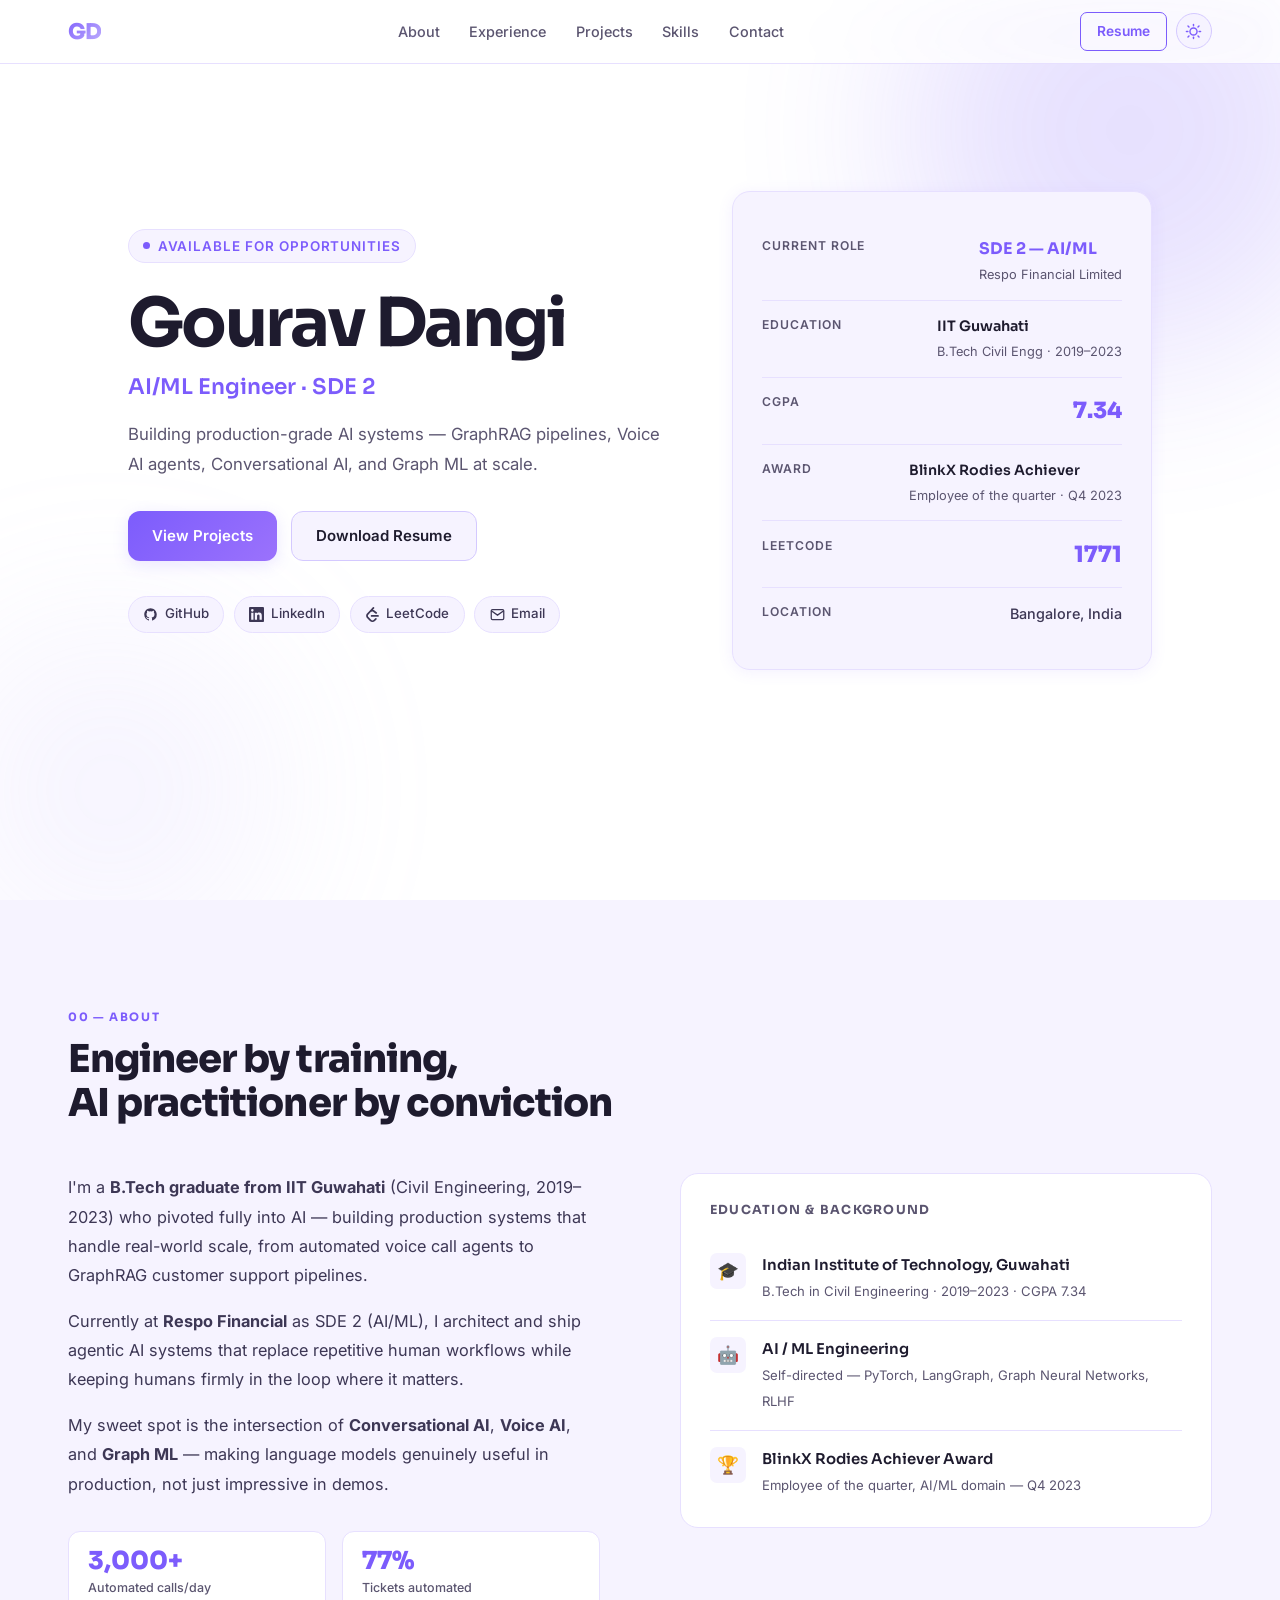
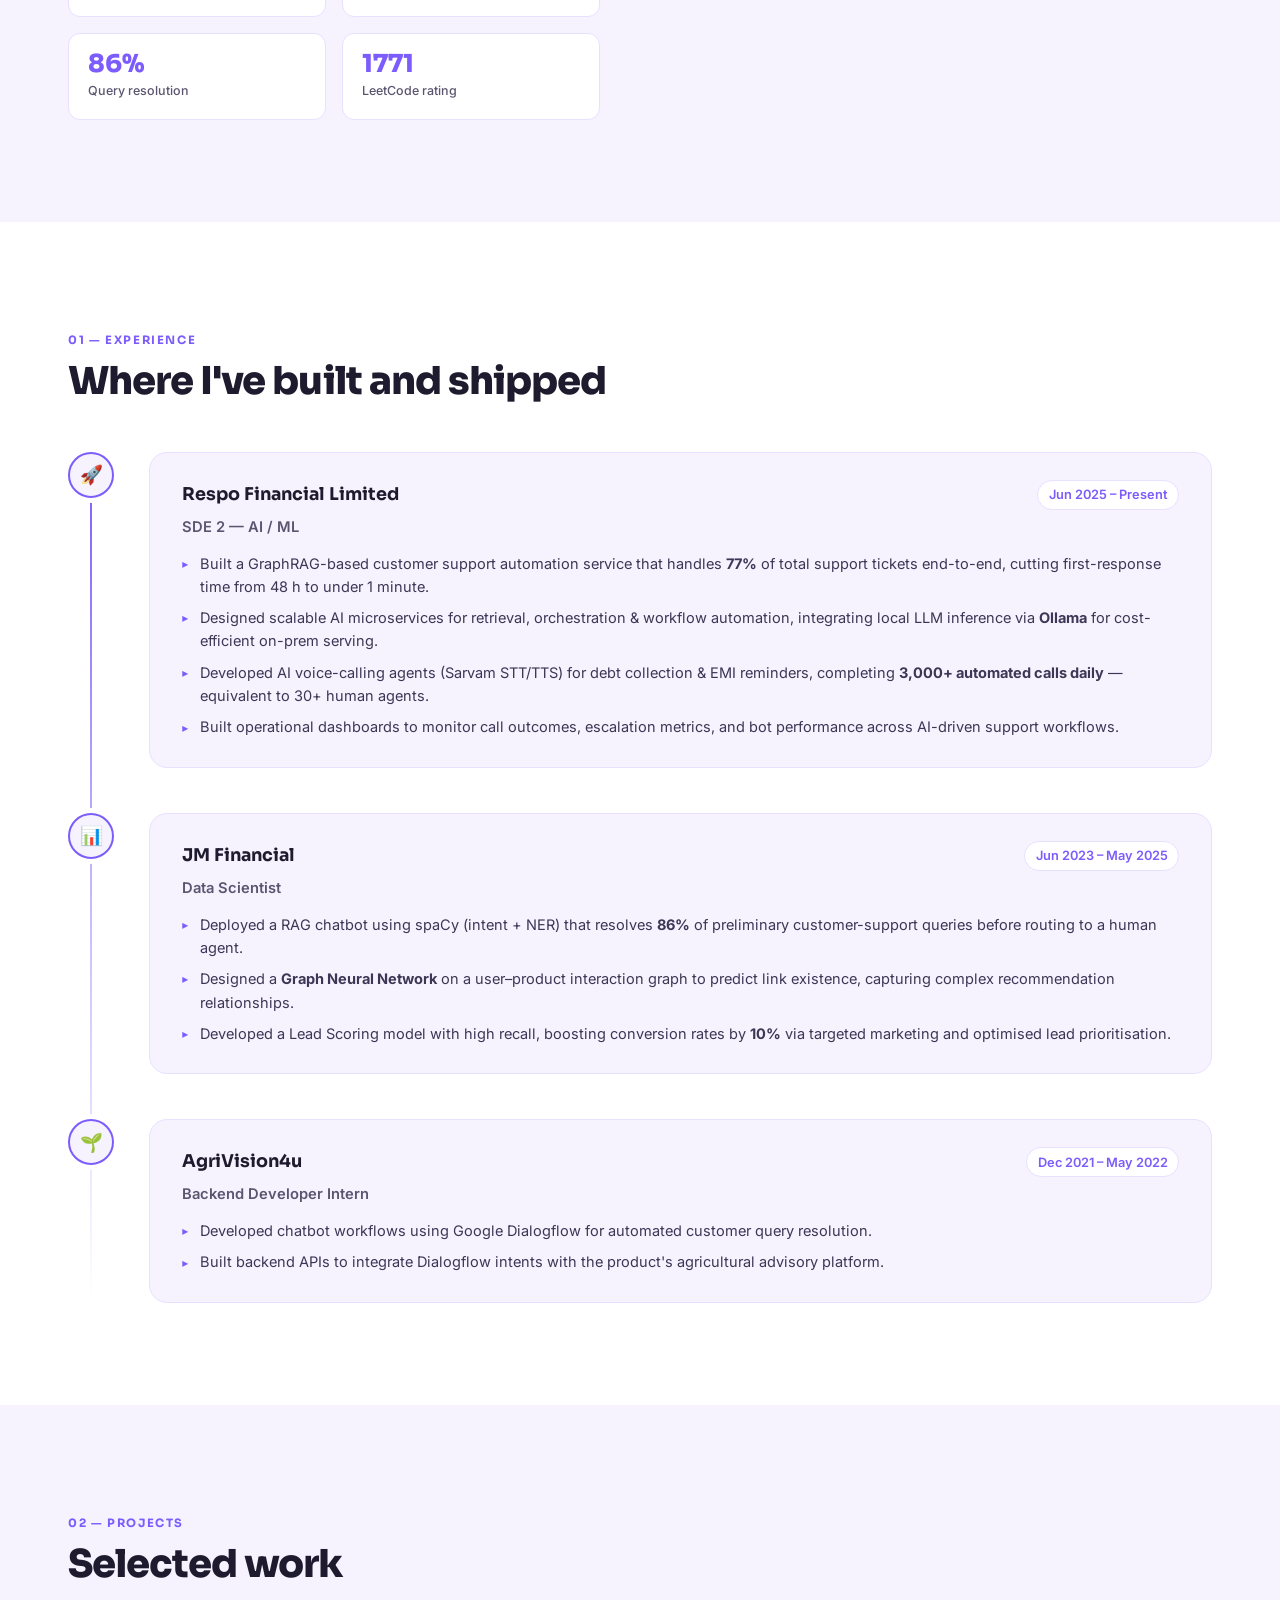
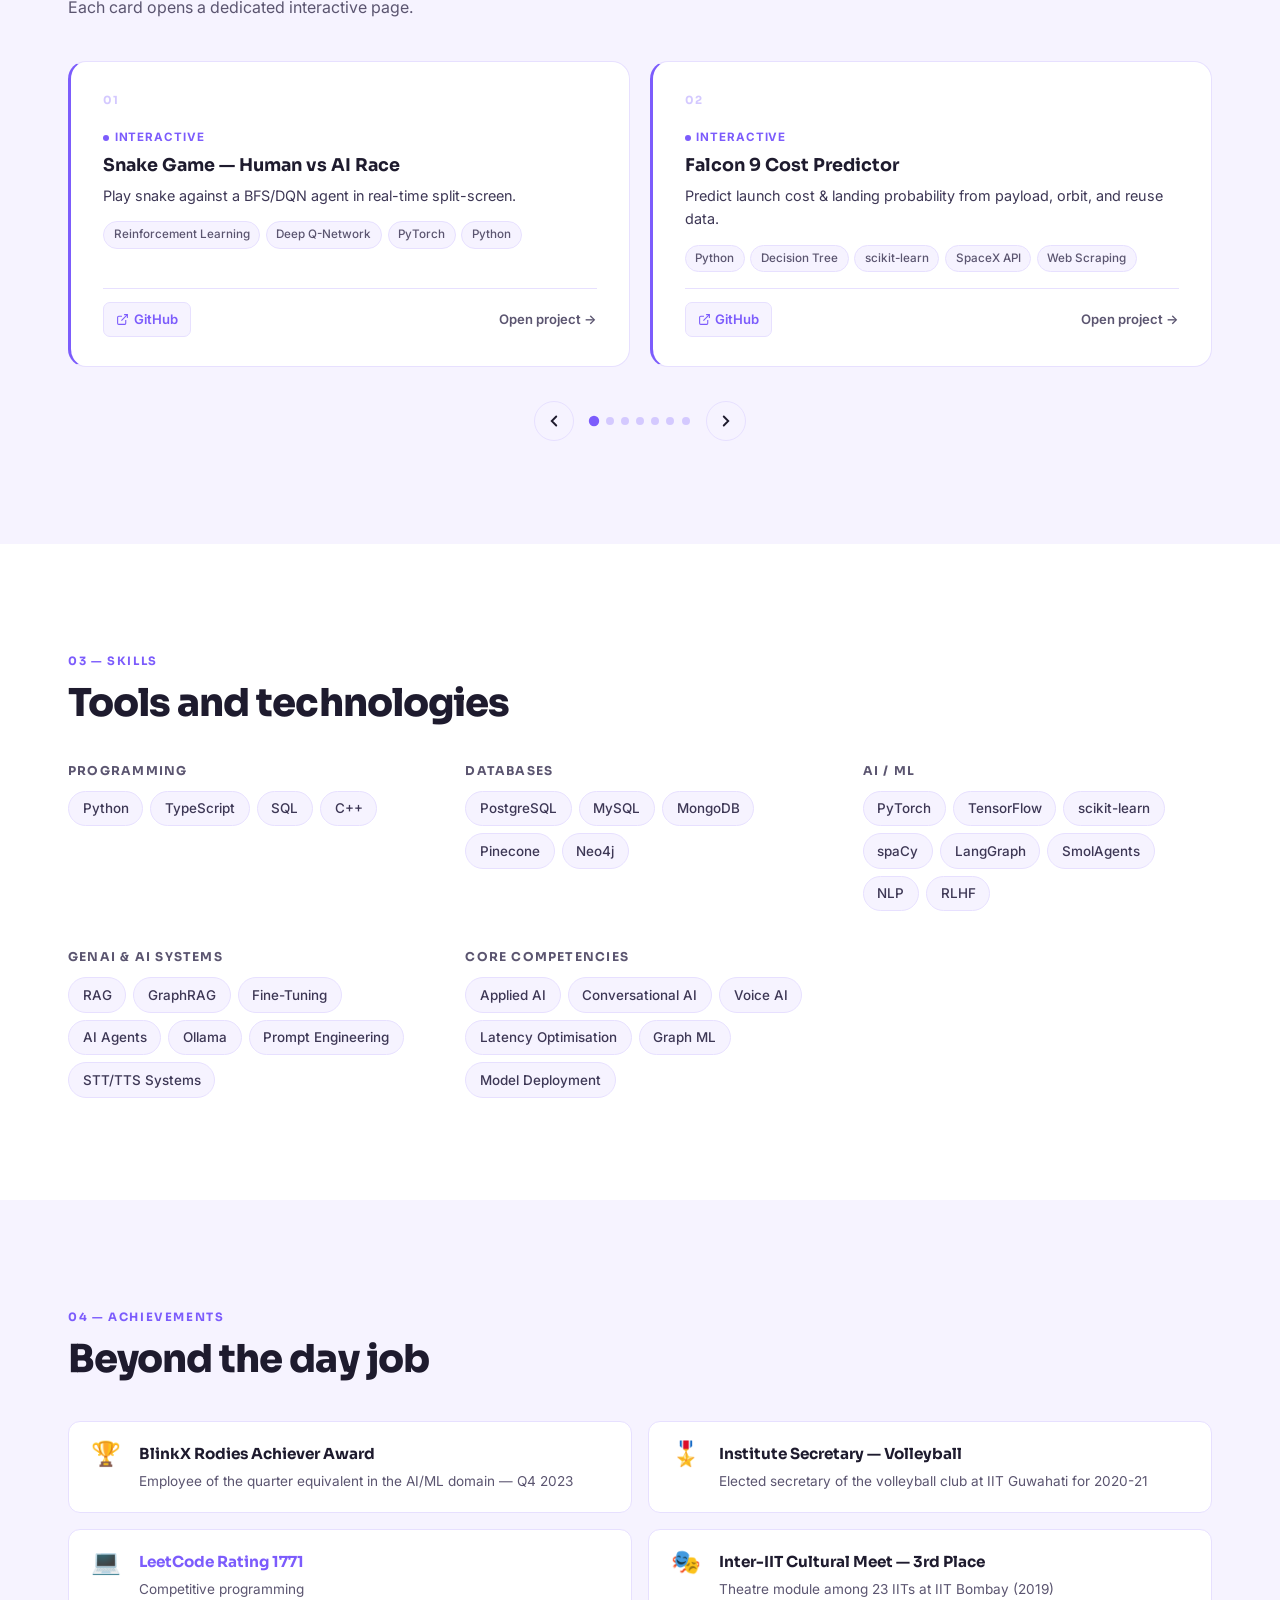
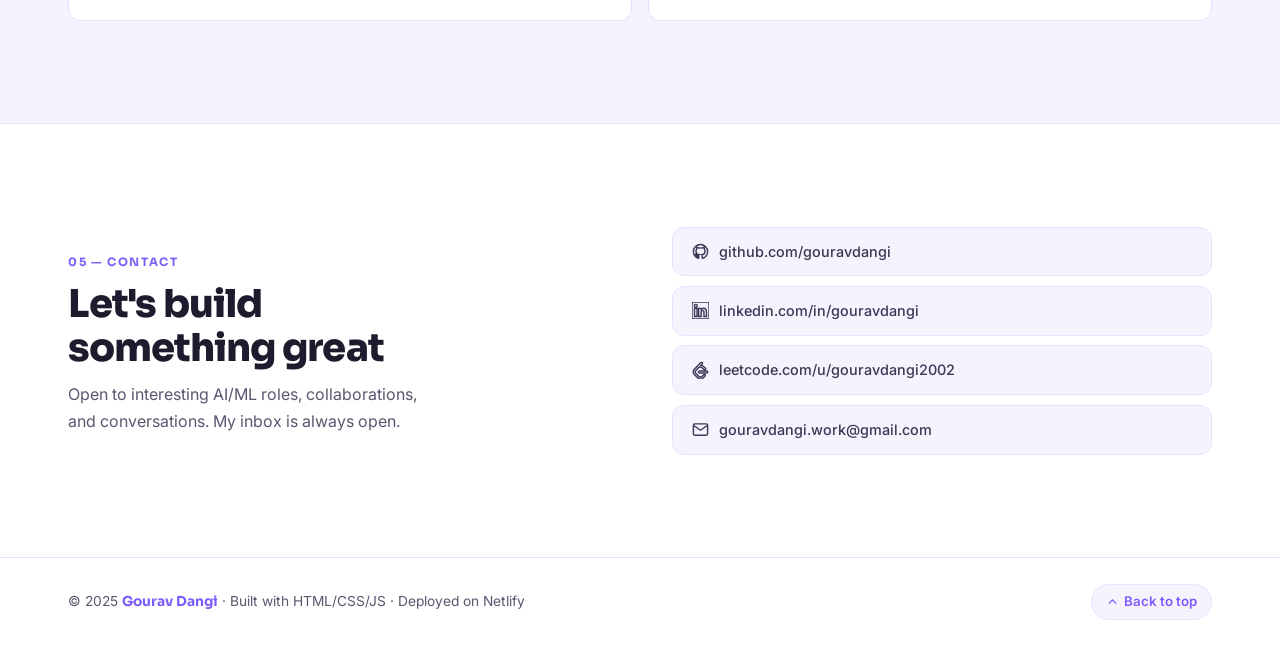
==== index.html @ 4181b65f "minor fix" ====
<!DOCTYPE html>
<html lang="en" data-theme="light">
<head>
  <meta charset="UTF-8" />
  <meta name="viewport" content="width=device-width, initial-scale=1.0" />
  <title>Gourav Dangi — AI/ML Engineer</title>
  <meta name="description" content="Portfolio of Gourav Dangi — AI/ML Engineer specialising in Conversational AI, Voice AI, GraphRAG and agentic systems." />
  <link rel="preconnect" href="https://fonts.googleapis.com" />
  <link rel="preconnect" href="https://fonts.gstatic.com" crossorigin />
  <link rel="icon" type="image/svg+xml" href="assets/favicon.svg" />
  <link rel="stylesheet" href="css/styles.css" />
  <script>(function(){var s=localStorage.getItem('theme')||(window.matchMedia('(prefers-color-scheme:dark)').matches?'dark':'light');document.documentElement.setAttribute('data-theme',s);})();</script>
</head>
<body>

<!-- ── Navbar ──────────────────────────────────────────────── -->
<nav id="navbar">
  <div class="container nav-inner">
    <a href="#hero" class="nav-logo">GD</a>
    <ul class="nav-links">
      <li><a href="#about">About</a></li>
      <li><a href="#experience">Experience</a></li>
      <li><a href="#projects">Projects</a></li>
      <li><a href="#skills">Skills</a></li>
      <li><a href="#contact">Contact</a></li>
    </ul>
    <div class="nav-actions">
      <a href="assets/resume.pdf" download class="btn-resume desktop">Resume</a>
      <button class="theme-toggle" id="themeToggle" aria-label="Toggle colour theme">
        <svg class="icon-sun" viewBox="0 0 24 24"><circle cx="12" cy="12" r="5"/><line x1="12" y1="2" x2="12" y2="4"/><line x1="12" y1="20" x2="12" y2="22"/><line x1="4.22" y1="4.22" x2="5.64" y2="5.64"/><line x1="18.36" y1="18.36" x2="19.78" y2="19.78"/><line x1="2" y1="12" x2="4" y2="12"/><line x1="20" y1="12" x2="22" y2="12"/><line x1="4.22" y1="19.78" x2="5.64" y2="18.36"/><line x1="18.36" y1="5.64" x2="19.78" y2="4.22"/></svg>
        <svg class="icon-moon" viewBox="0 0 24 24" style="display:none"><path d="M21 12.79A9 9 0 1 1 11.21 3 7 7 0 0 0 21 12.79z"/></svg>
      </button>
      <button class="hamburger" id="hamburger" aria-label="Open menu" aria-expanded="false">
        <span></span><span></span><span></span>
      </button>
    </div>
  </div>
</nav>
<div class="nav-mobile" id="mobileNav">
  <a href="#about">About</a>
  <a href="#experience">Experience</a>
  <a href="#projects">Projects</a>
  <a href="#skills">Skills</a>
  <a href="#contact">Contact</a>
  <a href="assets/resume.pdf" download>Download Resume</a>
</div>

<!-- ── Hero ────────────────────────────────────────────────── -->
<section id="hero">
  <div class="hero-blob blob-1" aria-hidden="true"></div>
  <div class="hero-blob blob-2" aria-hidden="true"></div>
  <div class="container">
    <div class="hero-grid">
      <div class="hero-left">
        <div class="hero-eyebrow">Available for opportunities</div>
        <h1 class="hero-name">Gourav Dangi</h1>
        <p class="hero-role">AI/ML Engineer &middot; SDE 2</p>
        <p class="hero-tagline">
          Building production-grade AI systems — GraphRAG pipelines,
          Voice AI agents, Conversational AI, and Graph ML at scale.
        </p>
        <div class="hero-btns">
          <a href="#projects" class="btn-primary">View Projects</a>
          <a href="assets/resume.pdf" download class="btn-secondary">Download Resume</a>
        </div>
        <div class="hero-socials">
          <a href="https://github.com/gouravdangi" target="_blank" rel="noopener" class="social-link">
            <svg viewBox="0 0 24 24" width="15" height="15" fill="currentColor"><path d="M12 2C6.477 2 2 6.484 2 12.017c0 4.425 2.865 8.18 6.839 9.504.5.092.682-.217.682-.483 0-.237-.008-.868-.013-1.703-2.782.605-3.369-1.343-3.369-1.343-.454-1.158-1.11-1.466-1.11-1.466-.908-.62.069-.608.069-.608 1.003.07 1.531 1.032 1.531 1.032.892 1.53 2.341 1.088 2.91.832.092-.647.35-1.088.636-1.338-2.22-.253-4.555-1.113-4.555-4.951 0-1.093.39-1.988 1.029-2.688-.103-.253-.446-1.272.098-2.65 0 0 .84-.27 2.75 1.026A9.564 9.564 0 0 1 12 6.844a9.59 9.59 0 0 1 2.504.337c1.909-1.296 2.747-1.027 2.747-1.027.546 1.379.202 2.398.1 2.651.64.7 1.028 1.595 1.028 2.688 0 3.848-2.339 4.695-4.566 4.943.359.309.678.92.678 1.855 0 1.338-.012 2.419-.012 2.747 0 .268.18.58.688.482A10.019 10.019 0 0 0 22 12.017C22 6.484 17.522 2 12 2z"/></svg>
            GitHub
          </a>
          <a href="https://www.linkedin.com/in/gouravdangi" target="_blank" rel="noopener" class="social-link">
            <svg viewBox="0 0 24 24" width="15" height="15" fill="currentColor"><path d="M20.447 20.452h-3.554v-5.569c0-1.328-.027-3.037-1.852-3.037-1.853 0-2.136 1.445-2.136 2.939v5.667H9.351V9h3.414v1.561h.046c.477-.9 1.637-1.85 3.37-1.85 3.601 0 4.267 2.37 4.267 5.455v6.286zM5.337 7.433a2.062 2.062 0 0 1-2.063-2.065 2.064 2.064 0 1 1 2.063 2.065zm1.782 13.019H3.555V9h3.564v11.452zM22.225 0H1.771C.792 0 0 .774 0 1.729v20.542C0 23.227.792 24 1.771 24h20.451C23.2 24 24 23.227 24 22.271V1.729C24 .774 23.2 0 22.222 0h.003z"/></svg>
            LinkedIn
          </a>
          <a href="https://leetcode.com/u/gouravdangi2002/" target="_blank" rel="noopener" class="social-link">
            <svg viewBox="0 0 24 24" width="15" height="15" fill="currentColor"><path d="M13.483 0a1.374 1.374 0 0 0-.961.438L7.116 6.226l-3.854 4.126a5.266 5.266 0 0 0-1.209 2.104 5.35 5.35 0 0 0-.125.513 5.527 5.527 0 0 0 .062 2.362 5.83 5.83 0 0 0 .349 1.017 5.938 5.938 0 0 0 1.271 1.818l4.277 4.193.039.038c2.248 2.165 5.852 2.133 8.063-.074l2.396-2.392c.54-.54.54-1.414.003-1.955a1.378 1.378 0 0 0-1.951-.003l-2.396 2.392a3.021 3.021 0 0 1-4.205.038l-.02-.019-4.276-4.193c-.652-.64-.972-1.469-.948-2.263a2.68 2.68 0 0 1 .066-.523 2.545 2.545 0 0 1 .619-1.164L9.13 8.114c1.058-1.134 3.204-1.27 4.43-.278l3.501 2.831c.593.48 1.461.387 1.94-.207a1.384 1.384 0 0 0-.207-1.943l-3.5-2.831c-.8-.647-1.766-1.045-2.774-1.202l2.015-2.158A1.384 1.384 0 0 0 13.483 0zm-2.866 12.815a1.38 1.38 0 0 0-1.38 1.382 1.38 1.38 0 0 0 1.38 1.382H20.79a1.38 1.38 0 0 0 1.38-1.382 1.38 1.38 0 0 0-1.38-1.382z"/></svg>
            LeetCode
          </a>
          <a href="mailto:gouravdangi.work@gmail.com" class="social-link">
            <svg viewBox="0 0 24 24" width="15" height="15" fill="none" stroke="currentColor" stroke-width="2"><path d="M4 4h16c1.1 0 2 .9 2 2v12c0 1.1-.9 2-2 2H4c-1.1 0-2-.9-2-2V6c0-1.1.9-2 2-2z"/><polyline points="22,6 12,13 2,6"/></svg>
            Email
          </a>
        </div>
      </div>
      <div class="hero-panel">
        <div class="hero-panel-row">
          <div class="panel-label">Current role</div>
          <div>
            <div style="font-family:'Sora',sans-serif;font-weight:700;font-size:1rem;color:var(--accent)">SDE 2 — AI/ML</div>
            <div class="panel-sub">Respo Financial Limited</div>
          </div>
        </div>
        <div class="hero-panel-row">
          <div class="panel-label">Education</div>
          <div>
            <div style="font-family:'Sora',sans-serif;font-weight:600;font-size:0.9rem;color:var(--text)">IIT Guwahati</div>
            <div class="panel-sub">B.Tech Civil Engg &middot; 2019–2023</div>
          </div>
        </div>
        <div class="hero-panel-row">
          <div class="panel-label">CGPA</div>
          <div class="panel-value">7.34</div>
        </div>
        <div class="hero-panel-row">
          <div class="panel-label">Award</div>
          <div>
            <div style="font-family:'Sora',sans-serif;font-weight:600;font-size:0.88rem;color:var(--text)">BlinkX Rodies Achiever</div>
            <div class="panel-sub">Employee of the quarter &middot; Q4 2023</div>
          </div>
        </div>
        <div class="hero-panel-row">
          <div class="panel-label">LeetCode</div>
          <div class="panel-value">1771</div>
        </div>
        <div class="hero-panel-row" style="border-bottom:none">
          <div class="panel-label">Location</div>
          <div style="font-size:0.9rem;color:var(--text-2);font-weight:500">Bangalore, India</div>
        </div>
      </div>
    </div>
  </div>
</section>

<!-- ── About ────────────────────────────────────────────────── -->
<section id="about">
  <div class="container">
    <div class="">
      <div class="sec-kicker">00 &mdash; About</div>
      <h2 class="sec-title">Engineer by training,<br>AI practitioner by conviction</h2>
    </div>
    <div class="about-layout" style="margin-top:3rem">
      <div class="about-text">
        <p>
          I'm a <strong>B.Tech graduate from IIT Guwahati</strong> (Civil Engineering, 2019–2023)
          who pivoted fully into AI — building production systems that handle real-world
          scale, from automated voice call agents to GraphRAG customer support pipelines.
        </p>
        <p>
          Currently at <strong>Respo Financial</strong> as SDE 2 (AI/ML), I architect and ship
          agentic AI systems that replace repetitive human workflows while keeping humans
          firmly in the loop where it matters.
        </p>
        <p>
          My sweet spot is the intersection of <strong>Conversational AI</strong>,
          <strong>Voice AI</strong>, and <strong>Graph ML</strong> — making language models
          genuinely useful in production, not just impressive in demos.
        </p>
        <div class="stats-strip" style="grid-template-columns:repeat(2,1fr)">
          <div class="stat-card"><div class="stat-value">3,000+</div><div class="stat-label">Automated calls/day</div></div>
          <div class="stat-card"><div class="stat-value">77%</div><div class="stat-label">Tickets automated</div></div>
          <div class="stat-card"><div class="stat-value">86%</div><div class="stat-label">Query resolution</div></div>
          <div class="stat-card"><div class="stat-value">1771</div><div class="stat-label">LeetCode rating</div></div>
        </div>
      </div>
      <div class="about-edu">
        <h4>Education &amp; Background</h4>
        <div class="edu-item">
          <div class="edu-icon">🎓</div>
          <div class="edu-info">
            <h5>Indian Institute of Technology, Guwahati</h5>
            <span>B.Tech in Civil Engineering &middot; 2019–2023 &middot; CGPA 7.34</span>
          </div>
        </div>
        <div class="edu-item">
          <div class="edu-icon">🤖</div>
          <div class="edu-info">
            <h5>AI / ML Engineering</h5>
            <span>Self-directed — PyTorch, LangGraph, Graph Neural Networks, RLHF</span>
          </div>
        </div>
        <div class="edu-item">
          <div class="edu-icon">🏆</div>
          <div class="edu-info">
            <h5>BlinkX Rodies Achiever Award</h5>
            <span>Employee of the quarter, AI/ML domain — Q4 2023</span>
          </div>
        </div>
      </div>
    </div>
  </div>
</section>

<!-- ── Experience ───────────────────────────────────────────── -->
<section id="experience">
  <div class="container">
    <div class="">
      <div class="sec-kicker">01 &mdash; Experience</div>
      <h2 class="sec-title">Where I've built and shipped</h2>
    </div>
    <div class="timeline" id="experienceTimeline" style="margin-top:3rem"></div>
  </div>
</section>

<!-- ── Projects ─────────────────────────────────────────────── -->
<section id="projects">
  <div class="container">
    <div class="">
      <div class="sec-kicker">02 &mdash; Projects</div>
      <h2 class="sec-title">Selected work</h2>
      <p class="sec-sub">Each card opens a dedicated interactive page.</p>
    </div>
    <div class="proj-carousel-wrap" style="margin-top:2.5rem">
      <div class="proj-carousel" id="projCarousel"></div>
      <div class="proj-carousel-nav">
        <button class="proj-nav-btn" id="projPrev" aria-label="Previous projects">
          <svg width="18" height="18" viewBox="0 0 24 24" fill="none" stroke="currentColor" stroke-width="2.5" stroke-linecap="round"><polyline points="15 18 9 12 15 6"/></svg>
        </button>
        <div class="proj-dots" id="projDots"></div>
        <button class="proj-nav-btn" id="projNext" aria-label="Next projects">
          <svg width="18" height="18" viewBox="0 0 24 24" fill="none" stroke="currentColor" stroke-width="2.5" stroke-linecap="round"><polyline points="9 18 15 12 9 6"/></svg>
        </button>
      </div>
    </div>
  </div>
</section>

<!-- ── Skills ───────────────────────────────────────────────── -->
<section id="skills">
  <div class="container">
    <div class="">
      <div class="sec-kicker">03 &mdash; Skills</div>
      <h2 class="sec-title">Tools and technologies</h2>
    </div>
    <div class="skills-groups" id="skillsGroups" style="margin-top:2.5rem"></div>
  </div>
</section>

<!-- ── Achievements ─────────────────────────────────────────── -->
<section id="achievements">
  <div class="container">
    <div class="">
      <div class="sec-kicker">04 &mdash; Achievements</div>
      <h2 class="sec-title">Beyond the day job</h2>
    </div>
    <div class="achievements-list" id="achievementsList" style="margin-top:2.5rem"></div>
  </div>
</section>

<!-- ── Contact ───────────────────────────────────────────────── -->
<section id="contact">
  <div class="container">
    <div class="contact-band">
      <div class="contact-left">
        <div class="sec-kicker">05 &mdash; Contact</div>
        <h2 class="sec-title" style="margin-bottom:0.7rem">Let's build<br>something great</h2>
        <p>Open to interesting AI/ML roles, collaborations, and conversations. My inbox is always open.</p>
      </div>
      <div class="contact-links">
        <a href="https://github.com/gouravdangi" target="_blank" rel="noopener" class="contact-link">
          <svg viewBox="0 0 24 24" class="contact-link-icon" fill="currentColor" stroke="none"><path d="M12 2C6.477 2 2 6.484 2 12.017c0 4.425 2.865 8.18 6.839 9.504.5.092.682-.217.682-.483 0-.237-.008-.868-.013-1.703-2.782.605-3.369-1.343-3.369-1.343-.454-1.158-1.11-1.466-1.11-1.466-.908-.62.069-.608.069-.608 1.003.07 1.531 1.032 1.531 1.032.892 1.53 2.341 1.088 2.91.832.092-.647.35-1.088.636-1.338-2.22-.253-4.555-1.113-4.555-4.951 0-1.093.39-1.988 1.029-2.688-.103-.253-.446-1.272.098-2.65 0 0 .84-.27 2.75 1.026A9.564 9.564 0 0 1 12 6.844a9.59 9.59 0 0 1 2.504.337c1.909-1.296 2.747-1.027 2.747-1.027.546 1.379.202 2.398.1 2.651.64.7 1.028 1.595 1.028 2.688 0 3.848-2.339 4.695-4.566 4.943.359.309.678.92.678 1.855 0 1.338-.012 2.419-.012 2.747 0 .268.18.58.688.482A10.019 10.019 0 0 0 22 12.017C22 6.484 17.522 2 12 2z"/></svg>
          github.com/gouravdangi
        </a>
        <a href="https://www.linkedin.com/in/gouravdangi" target="_blank" rel="noopener" class="contact-link">
          <svg viewBox="0 0 24 24" class="contact-link-icon" fill="currentColor" stroke="none"><path d="M20.447 20.452h-3.554v-5.569c0-1.328-.027-3.037-1.852-3.037-1.853 0-2.136 1.445-2.136 2.939v5.667H9.351V9h3.414v1.561h.046c.477-.9 1.637-1.85 3.37-1.85 3.601 0 4.267 2.37 4.267 5.455v6.286zM5.337 7.433a2.062 2.062 0 0 1-2.063-2.065 2.064 2.064 0 1 1 2.063 2.065zm1.782 13.019H3.555V9h3.564v11.452zM22.225 0H1.771C.792 0 0 .774 0 1.729v20.542C0 23.227.792 24 1.771 24h20.451C23.2 24 24 23.227 24 22.271V1.729C24 .774 23.2 0 22.222 0h.003z"/></svg>
          linkedin.com/in/gouravdangi
        </a>
        <a href="https://leetcode.com/u/gouravdangi2002/" target="_blank" rel="noopener" class="contact-link">
          <svg viewBox="0 0 24 24" class="contact-link-icon" fill="currentColor" stroke="none"><path d="M13.483 0a1.374 1.374 0 0 0-.961.438L7.116 6.226l-3.854 4.126a5.266 5.266 0 0 0-1.209 2.104 5.35 5.35 0 0 0-.125.513 5.527 5.527 0 0 0 .062 2.362 5.83 5.83 0 0 0 .349 1.017 5.938 5.938 0 0 0 1.271 1.818l4.277 4.193.039.038c2.248 2.165 5.852 2.133 8.063-.074l2.396-2.392c.54-.54.54-1.414.003-1.955a1.378 1.378 0 0 0-1.951-.003l-2.396 2.392a3.021 3.021 0 0 1-4.205.038l-.02-.019-4.276-4.193c-.652-.64-.972-1.469-.948-2.263a2.68 2.68 0 0 1 .066-.523 2.545 2.545 0 0 1 .619-1.164L9.13 8.114c1.058-1.134 3.204-1.27 4.43-.278l3.501 2.831c.593.48 1.461.387 1.94-.207a1.384 1.384 0 0 0-.207-1.943l-3.5-2.831c-.8-.647-1.766-1.045-2.774-1.202l2.015-2.158A1.384 1.384 0 0 0 13.483 0zm-2.866 12.815a1.38 1.38 0 0 0-1.38 1.382 1.38 1.38 0 0 0 1.38 1.382H20.79a1.38 1.38 0 0 0 1.38-1.382 1.38 1.38 0 0 0-1.38-1.382z"/></svg>
          leetcode.com/u/gouravdangi2002
        </a>
        <a href="mailto:gouravdangi.work@gmail.com" class="contact-link">
          <svg viewBox="0 0 24 24" class="contact-link-icon" fill="none" stroke="currentColor" stroke-width="2"><path d="M4 4h16c1.1 0 2 .9 2 2v12c0 1.1-.9 2-2 2H4c-1.1 0-2-.9-2-2V6c0-1.1.9-2 2-2z"/><polyline points="22,6 12,13 2,6"/></svg>
          gouravdangi.work@gmail.com
        </a>
      </div>
    </div>
  </div>
</section>

<footer>
  <div class="container footer-inner">
    <p class="footer-left">&copy; 2025 <strong>Gourav Dangi</strong> &middot; Built with HTML/CSS/JS &middot; Deployed on Netlify</p>
    <a href="#hero" class="back-top">
      <svg width="13" height="13" viewBox="0 0 24 24" fill="none" stroke="currentColor" stroke-width="2.5" stroke-linecap="round"><polyline points="18 15 12 9 6 15"/></svg>
      Back to top
    </a>
  </div>
</footer>

<script src="js/data.js"></script>
<script src="js/site.js"></script>
<script src="js/main.js"></script>
</body>
</html>
---- css/styles.css ----
/* ── Google Fonts ─────────────────────────────────────────────── */
@import url('https://fonts.googleapis.com/css2?family=Sora:wght@400;500;600;700;800&family=Inter:wght@300;400;500;600&display=swap');

/* ── Design Tokens ────────────────────────────────────────────── */
:root {
  --bg:           #FFFFFF;
  --surface:      #F6F3FF;
  --surface-2:    #EDE8FF;
  --accent:       #7C5CFC;
  --accent-soft:  #C4B5FD;
  --accent-glow:  rgba(124,92,252,0.15);
  --text:         #1E1B2E;
  --text-2:       #3D3755;
  --muted:        #5B5570;
  --border:       #E7E0FF;
  --border-2:     #D4C9FF;
  --radius:       12px;
  --radius-sm:    7px;
  --radius-lg:    18px;
  --shadow:       0 2px 16px rgba(124,92,252,0.09);
  --shadow-lg:    0 6px 32px rgba(124,92,252,0.14);
  --nav-h:        64px;
  --font-sans:    'Inter', system-ui, sans-serif;
  --font-display: 'Sora', system-ui, sans-serif;
  --transition:   0.2s ease;
}
[data-theme="dark"] {
  --bg:           #111019;
  --surface:      #1C1829;
  --surface-2:    #251F38;
  --accent:       #C4B5FD;
  --accent-soft:  #7C5CFC;
  --accent-glow:  rgba(196,181,253,0.13);
  --text:         #F2F0FF;
  --text-2:       #CFC8F0;
  --muted:        #9E96BF;
  --border:       #2A2440;
  --border-2:     #352D55;
  --shadow:       0 2px 16px rgba(0,0,0,0.45);
  --shadow-lg:    0 6px 32px rgba(0,0,0,0.6);
}

/* ── Reset ────────────────────────────────────────────────────── */
*,*::before,*::after { box-sizing: border-box; margin: 0; padding: 0; }
html {
  scroll-behavior: smooth;
  scroll-padding-top: var(--nav-h);
  font-size: 16px;
  -webkit-text-size-adjust: 100%;
}
@media (prefers-reduced-motion: reduce) {
  html { scroll-behavior: auto; }
  *,*::before,*::after { animation-duration:.01ms!important; transition-duration:.01ms!important; }
}
body {
  font-family: var(--font-sans);
  background: var(--bg);
  color: var(--text);
  line-height: 1.65;
  transition: background var(--transition), color var(--transition);
  overflow-x: hidden;
  animation: bodyFade 0.3s ease both;
}
@keyframes bodyFade { from { opacity:0 } to { opacity:1 } }
img,svg { display:block; max-width:100%; }
a { color: var(--accent); text-decoration: none; transition: opacity var(--transition); }
a:hover { opacity: 0.8; }
a:focus-visible { outline: 2px solid var(--accent); outline-offset: 3px; border-radius: 3px; }
button { cursor: pointer; font-family: var(--font-sans); }
ul { list-style: none; }

/* ── Typography ──────────────────────────────────────────────── */
h1,h2,h3,h4 { font-family: var(--font-display); font-weight: 700; line-height: 1.15; color: var(--text); }
h1 { font-size: clamp(2.6rem,5.5vw,4.2rem); letter-spacing: -0.04em; }
h2 { font-size: clamp(1.9rem,3.5vw,2.8rem); letter-spacing: -0.025em; }
h3 { font-size: 1.2rem; }
p  { color: var(--text-2); }

/* ── Layout ──────────────────────────────────────────────────── */
.container {
  max-width: 1240px;
  margin-inline: auto;
  padding-inline: clamp(1.4rem,4vw,3rem);
}
.container--wide {
  max-width: 1360px;
  margin-inline: auto;
  padding-inline: clamp(1.4rem,4vw,3rem);
}
section { padding-block: clamp(4rem,8vw,7rem); }

/* ── Scroll Reveal — removed; all content visible immediately ── */

/* ── Section kicker / editorial heading ──────────────────────── */
.sec-kicker {
  display: inline-block;
  font-size: 0.72rem;
  font-weight: 700;
  letter-spacing: 0.14em;
  text-transform: uppercase;
  color: var(--accent);
  font-family: var(--font-display);
  margin-bottom: 0.6rem;
}
.sec-title {
  font-family: var(--font-display);
  font-size: clamp(1.75rem,3vw,2.5rem);
  font-weight: 800;
  color: var(--text);
  letter-spacing: -0.025em;
  line-height: 1.15;
}
.sec-sub {
  font-size: 1rem;
  color: var(--muted);
  margin-top: 0.5rem;
  max-width: 520px;
}

/* ── Navbar ──────────────────────────────────────────────────── */
#navbar {
  position: fixed; top:0; left:0; right:0;
  height: var(--nav-h);
  display: flex; align-items: center;
  background: rgba(255,255,255,0.86);
  backdrop-filter: blur(16px);
  -webkit-backdrop-filter: blur(16px);
  border-bottom: 1px solid var(--border);
  z-index: 100;
  transition: background var(--transition), box-shadow var(--transition), border-color var(--transition);
}
[data-theme="dark"] #navbar { background: rgba(17,16,25,0.88); }
#navbar.scrolled { box-shadow: var(--shadow); }

.nav-inner {
  display: flex; align-items: center; justify-content: space-between; width: 100%;
}
.nav-logo {
  font-family: var(--font-display); font-weight: 800; font-size: 1.35rem;
  letter-spacing: -0.04em;
  background: linear-gradient(135deg, var(--accent), var(--accent-soft));
  -webkit-background-clip: text; -webkit-text-fill-color: transparent; background-clip: text;
}
.nav-links { display: flex; align-items: center; gap: 0.15rem; }
.nav-links a {
  font-size: 0.9rem; font-weight: 500; color: var(--muted);
  padding: 0.45rem 0.85rem; border-radius: var(--radius-sm);
  transition: color var(--transition), background var(--transition);
}
.nav-links a:hover, .nav-links a.active {
  color: var(--accent); background: var(--surface); opacity: 1;
}
.nav-actions { display: flex; align-items: center; gap: 0.55rem; }

.btn-resume {
  font-size: 0.86rem; font-weight: 600;
  padding: 0.42rem 1rem;
  border-radius: var(--radius-sm);
  border: 1.5px solid var(--accent);
  color: var(--accent); background: transparent;
  transition: background var(--transition), color var(--transition);
}
.btn-resume:hover { background: var(--accent); color: #fff; }

.theme-toggle {
  width: 36px; height: 36px; border-radius: 50%;
  border: 1.5px solid var(--border-2);
  background: var(--surface);
  display: flex; align-items: center; justify-content: center;
  transition: background var(--transition);
  flex-shrink: 0;
}
.theme-toggle:hover { background: var(--surface-2); }
.theme-toggle svg { width: 17px; height: 17px; stroke: var(--accent); fill: none; stroke-width: 2; stroke-linecap: round; }

.hamburger {
  display: none; width: 36px; height: 36px;
  border-radius: var(--radius-sm); border: 1.5px solid var(--border);
  background: var(--surface);
  flex-direction: column; align-items: center; justify-content: center; gap: 5px;
}
.hamburger span { display:block; width:17px; height:2px; background:var(--text); border-radius:2px; transition: transform var(--transition), opacity var(--transition); }
.hamburger.open span:nth-child(1) { transform: translateY(7px) rotate(45deg); }
.hamburger.open span:nth-child(2) { opacity:0; }
.hamburger.open span:nth-child(3) { transform: translateY(-7px) rotate(-45deg); }

.nav-mobile {
  display: none; flex-direction: column;
  background: var(--bg); border-bottom: 1px solid var(--border);
  padding: 1rem 1.4rem 1.4rem; gap: 0.15rem;
  position: fixed; top: var(--nav-h); left:0; right:0;
  z-index: 99; box-shadow: var(--shadow);
}
.nav-mobile.open { display: flex; }
.nav-mobile a {
  font-size: 0.97rem; font-weight: 500; color: var(--text);
  padding: 0.6rem 0.8rem; border-radius: var(--radius-sm);
  transition: background var(--transition), color var(--transition);
}
.nav-mobile a:hover { background: var(--surface); color: var(--accent); opacity:1; }

/* ── Hero ────────────────────────────────────────────────────── */
#hero {
  min-height: 100svh;
  display: flex; align-items: center;
  padding-top: var(--nav-h);
  position: relative; overflow: hidden;
}
.hero-blob {
  position:absolute; border-radius:50%;
  filter: blur(90px); pointer-events:none;
  animation: blobFloat 10s ease-in-out infinite alternate;
}
.blob-1 { width:460px; height:460px; background:var(--accent); opacity:0.18; top:-100px; right:-80px; }
.blob-2 { width:340px; height:340px; background:var(--accent-soft); opacity:0.14; bottom:-60px; left:-60px; animation-delay:-5s; }
[data-theme="dark"] .blob-1 { opacity:0.12; }
[data-theme="dark"] .blob-2 { opacity:0.10; }
@keyframes blobFloat { from { transform:translate(0,0) scale(1); } to { transform:translate(18px,16px) scale(1.06); } }

.hero-grid {
  position: relative; z-index: 1;
  display: grid;
  grid-template-columns: 1fr 420px;
  gap: 4rem;
  align-items: center;
  width: 100%;
}
.hero-eyebrow {
  display: inline-flex; align-items: center; gap: 0.5rem;
  font-size: 0.84rem; font-weight: 600; letter-spacing: 0.07em; text-transform: uppercase;
  color: var(--accent); background: var(--surface);
  border: 1px solid var(--border);
  padding: 0.3rem 0.85rem; border-radius: 100px;
  margin-bottom: 1.4rem;
}
.hero-eyebrow::before {
  content:''; width:7px; height:7px; border-radius:50%;
  background:var(--accent); animation: pulse 2s ease-in-out infinite;
}
@keyframes pulse { 0%,100%{opacity:1;transform:scale(1)} 50%{opacity:0.35;transform:scale(0.7)} }
.hero-name { margin-bottom: 0.4rem; }
.hero-role {
  font-family: var(--font-display); font-size: clamp(1.05rem,2.2vw,1.35rem);
  font-weight: 600; color: var(--accent); margin-bottom: 1rem;
}
.hero-tagline {
  font-size: 1.05rem; color: var(--muted); line-height: 1.75;
  max-width: 540px; margin-bottom: 2rem;
}
.hero-btns { display: flex; flex-wrap: wrap; gap: 0.85rem; margin-bottom: 2.2rem; }

.btn-primary {
  display: inline-flex; align-items: center; gap: 0.5rem;
  padding: 0.72rem 1.5rem;
  background: linear-gradient(135deg, var(--accent), #9B72FC);
  color: #fff; border: none; border-radius: var(--radius);
  font-size: 0.94rem; font-weight: 600; font-family: var(--font-sans);
  box-shadow: 0 4px 16px var(--accent-glow);
  transition: opacity var(--transition), transform var(--transition), box-shadow var(--transition);
  text-decoration: none;
}
.btn-primary:hover { opacity:0.88; transform:translateY(-2px); box-shadow:var(--shadow-lg); color:#fff; }

.btn-secondary {
  display: inline-flex; align-items: center; gap: 0.5rem;
  padding: 0.72rem 1.5rem;
  background: var(--surface); color: var(--text);
  border: 1.5px solid var(--border-2); border-radius: var(--radius);
  font-size: 0.94rem; font-weight: 600; font-family: var(--font-sans);
  transition: background var(--transition), border-color var(--transition), transform var(--transition);
  text-decoration: none;
}
.btn-secondary:hover { background:var(--surface-2); border-color:var(--accent); transform:translateY(-2px); color:var(--text); opacity:1; }

.hero-socials { display: flex; flex-wrap: wrap; gap: 0.6rem; }
.social-link {
  display: inline-flex; align-items: center; gap: 0.4rem;
  padding: 0.4rem 0.9rem; border-radius: 100px;
  border: 1px solid var(--border); background: var(--surface);
  font-size: 0.83rem; font-weight: 500; color: var(--text-2);
  transition: border-color var(--transition), color var(--transition), background var(--transition), transform var(--transition);
}
.social-link svg { width:15px; height:15px; flex-shrink:0; }
.social-link:hover { border-color:var(--accent); color:var(--accent); background:var(--surface-2); transform:translateY(-2px); opacity:1; }

/* Hero right panel */
.hero-panel {
  background: var(--surface);
  border: 1px solid var(--border);
  border-radius: var(--radius-lg);
  padding: 1.8rem;
  box-shadow: var(--shadow);
}
.hero-panel-row {
  display: flex; justify-content: space-between;
  align-items: flex-start;
  padding: 0.9rem 0;
  border-bottom: 1px solid var(--border);
}
.hero-panel-row:last-child { border-bottom: none; }
.panel-label { font-size: 0.76rem; font-weight: 600; text-transform: uppercase; letter-spacing: 0.08em; color: var(--muted); }
.panel-value { font-family: var(--font-display); font-size: 1.4rem; font-weight: 800; color: var(--accent); }
.panel-sub   { font-size: 0.8rem; color: var(--muted); margin-top: 0.15rem; }

/* ── About ───────────────────────────────────────────────────── */
#about { background: var(--surface); }
.about-layout {
  display: grid;
  grid-template-columns: 1fr 1fr;
  gap: 5rem;
  align-items: start;
}
.about-text p { margin-bottom: 1rem; font-size: 1.02rem; line-height: 1.8; }
.stats-strip {
  display: grid;
  grid-template-columns: repeat(4, 1fr);
  gap: 1rem;
  margin-top: 2rem;
}
.stat-card {
  background: var(--bg); border: 1px solid var(--border); border-radius: var(--radius);
  padding: 1.1rem 1.2rem;
  transition: box-shadow var(--transition), border-color var(--transition), transform var(--transition);
}
.stat-card:hover { box-shadow: var(--shadow); border-color: var(--accent-soft); transform: translateY(-3px); }
.stat-value { font-family: var(--font-display); font-size: 1.55rem; font-weight: 800; color: var(--accent); line-height:1; margin-bottom:0.25rem; }
.stat-label { font-size: 0.78rem; font-weight: 500; color: var(--muted); }
.about-edu {
  background: var(--bg); border: 1px solid var(--border);
  border-radius: var(--radius-lg); padding: 1.8rem;
}
.about-edu h4 { font-size: 0.78rem; font-weight: 700; letter-spacing: 0.1em; text-transform: uppercase; color: var(--muted); margin-bottom: 1.2rem; }
.edu-item { display:flex; gap:1rem; align-items:flex-start; padding:1rem 0; border-bottom:1px solid var(--border); }
.edu-item:last-child { border-bottom:none; padding-bottom:0; }
.edu-icon { width:36px; height:36px; border-radius:var(--radius-sm); background:var(--surface); display:flex; align-items:center; justify-content:center; flex-shrink:0; font-size:1.1rem; }
.edu-info h5 { font-family:var(--font-display); font-weight:600; font-size:0.93rem; color:var(--text); }
.edu-info span { font-size:0.82rem; color:var(--muted); }

/* ── Experience ──────────────────────────────────────────────── */
.timeline { position: relative; }
.timeline::before {
  content:''; position:absolute; left:22px; top:0; bottom:0;
  width:2px; background:linear-gradient(to bottom, var(--accent), var(--accent-soft), transparent);
}
.tl-item { display:flex; gap:2.2rem; padding-bottom:2.8rem; position:relative; }
.tl-item:last-child { padding-bottom:0; }
.tl-dot {
  width:46px; height:46px; border-radius:50%;
  background:var(--surface); border:2.5px solid var(--accent);
  display:flex; align-items:center; justify-content:center;
  flex-shrink:0; z-index:1; font-size:1.15rem;
  box-shadow: 0 0 0 5px var(--bg);
}
.tl-card {
  flex:1; background:var(--surface); border:1px solid var(--border);
  border-radius:var(--radius-lg); padding:1.7rem 2rem;
  transition: box-shadow var(--transition), border-color var(--transition), transform var(--transition);
}
.tl-card:hover { box-shadow:var(--shadow-lg); border-color:var(--accent-soft); transform:translateX(4px); }
.tl-header { display:flex; justify-content:space-between; align-items:flex-start; flex-wrap:wrap; gap:0.5rem; margin-bottom:0.3rem; }
.tl-company { font-family:var(--font-display); font-weight:700; font-size:1.1rem; color:var(--text); }
.tl-date { font-size:0.8rem; font-weight:600; color:var(--accent); background:var(--bg); border:1px solid var(--border); padding:0.22rem 0.65rem; border-radius:100px; }
.tl-role { font-weight:600; color:var(--muted); font-size:0.92rem; margin-bottom:0.85rem; }
.tl-bullets { display:flex; flex-direction:column; gap:0.5rem; }
.tl-bullets li { font-size:0.91rem; color:var(--text-2); padding-left:1.1rem; position:relative; line-height:1.6; }
.tl-bullets li::before { content:'▸'; position:absolute; left:0; color:var(--accent); font-size:0.75rem; top:0.1em; }

/* ── Project cards (shared: carousel + project pages) ───────── */
#projects { background: var(--surface); }

.project-card {
  display: flex;
  flex-direction: column;
  background: var(--bg);
  border: 1px solid var(--border);
  border-radius: var(--radius-lg);
  padding: 1.8rem 2rem;
  gap: 1rem;
  text-decoration: none;
  color: inherit;
  transition: box-shadow var(--transition), border-color var(--transition), transform var(--transition);
  position: relative;
  overflow: hidden;
}
.project-card:hover { box-shadow: var(--shadow-lg); border-color: var(--accent-soft); transform: translateY(-4px); opacity:1; }
.project-card.interactive { border-left: 3px solid var(--accent); }

.proj-index {
  font-family: var(--font-display);
  font-size: 0.7rem;
  font-weight: 700;
  letter-spacing: 0.12em;
  color: var(--border-2);
  margin-bottom: -0.2rem;
}
.proj-body { flex: 1; }
.proj-kicker {
  display: inline-flex; align-items: center; gap: 0.35rem;
  font-size: 0.72rem; font-weight: 700; letter-spacing: 0.08em; text-transform: uppercase;
  color: var(--accent); margin-bottom: 0.5rem;
}
.proj-live-dot {
  width: 6px; height: 6px; border-radius: 50%;
  background: var(--accent); animation: pulse 2s ease-in-out infinite;
  display: inline-block;
}
.proj-body h3 { font-size: 1.1rem; color: var(--text); margin-bottom: 0.5rem; }
.proj-summary { font-size: 0.9rem; color: var(--text-2); line-height: 1.65; margin-bottom: 0.85rem; }
.project-tags { display:flex; flex-wrap:wrap; gap:0.35rem; }
.tag {
  font-size: 0.73rem; font-weight: 500;
  padding: 0.2rem 0.6rem; border-radius: 100px;
  background: var(--surface); color: var(--muted); border: 1px solid var(--border);
}
.proj-footer {
  display: flex; align-items: center; justify-content: space-between;
  flex-wrap: wrap; gap: 0.5rem;
  padding-top: 0.8rem;
  border-top: 1px solid var(--border);
  margin-top: auto;
}
.proj-ext-link {
  display: inline-flex; align-items: center; gap: 0.3rem;
  font-size: 0.82rem; font-weight: 600; color: var(--accent);
  padding: 0.35rem 0.75rem; border-radius: var(--radius-sm);
  border: 1px solid var(--border); background: var(--surface);
  transition: background var(--transition), border-color var(--transition);
  cursor: pointer;
}
.proj-ext-link:hover { background: var(--surface-2); border-color: var(--accent); }
.proj-ext-link svg { width:13px; height:13px; stroke:currentColor; fill:none; stroke-width:2; }
.proj-arrow {
  font-size: 0.82rem; font-weight: 600; color: var(--muted);
  margin-left: auto;
  transition: color var(--transition), transform var(--transition);
  display: inline-block;
}
.project-card:hover .proj-arrow { color: var(--accent); transform: translateX(4px); }

/* ── Projects carousel ───────────────────────────────────────── */
.proj-carousel-wrap { position: relative; }
.proj-carousel {
  display: flex;
  gap: 1.2rem;
  overflow-x: auto;
  scroll-snap-type: x mandatory;
  scroll-behavior: smooth;
  -webkit-overflow-scrolling: touch;
  padding-bottom: 0.75rem;
  scrollbar-width: none;
}
.proj-carousel::-webkit-scrollbar { display: none; }
.proj-carousel .project-card {
  flex: 0 0 calc(50% - 0.6rem);
  scroll-snap-align: start;
  min-width: 300px;
}
.proj-carousel-nav {
  display: flex;
  align-items: center;
  justify-content: center;
  gap: 1rem;
  margin-top: 1.4rem;
}
.proj-nav-btn {
  width: 40px; height: 40px; border-radius: 50%;
  border: 1.5px solid var(--border); background: var(--surface);
  display: flex; align-items: center; justify-content: center;
  color: var(--text); cursor: pointer;
  transition: background var(--transition), border-color var(--transition), transform var(--transition);
  flex-shrink: 0;
}
.proj-nav-btn:hover { background: var(--surface-2); border-color: var(--accent); transform: scale(1.05); }
.proj-nav-btn svg { stroke: var(--text); }
.proj-dots { display: flex; gap: 0.45rem; }
.proj-dot {
  width: 8px; height: 8px; border-radius: 50%;
  background: var(--border-2); border: none; cursor: pointer;
  transition: background var(--transition), transform var(--transition);
  padding: 0;
}
.proj-dot.active { background: var(--accent); transform: scale(1.3); }

/* ── Skills ──────────────────────────────────────────────────── */
.skills-groups {
  display: grid;
  grid-template-columns: repeat(3, 1fr);
  gap: 2.5rem 3rem;
}
.skill-group h4 { font-size: 0.76rem; font-weight: 700; letter-spacing: 0.1em; text-transform: uppercase; color: var(--muted); margin-bottom: 0.75rem; }
.skill-chips { display:flex; flex-wrap:wrap; gap:0.45rem; }
.skill-chip {
  padding: 0.35rem 0.85rem; border-radius: 100px;
  border: 1.5px solid var(--border); background: var(--surface);
  font-size: 0.84rem; font-weight: 500; color: var(--text-2);
  transition: border-color var(--transition), color var(--transition), transform var(--transition), background var(--transition);
}
.skill-chip:hover { border-color:var(--accent); color:var(--accent); background:var(--surface-2); transform:translateY(-2px); }

/* ── Achievements ────────────────────────────────────────────── */
#achievements { background: var(--surface); }
.achievements-list { display:grid; grid-template-columns:1fr 1fr; gap:1rem; }
.ach-item {
  display:flex; gap:1.1rem; align-items:flex-start;
  background:var(--bg); border:1px solid var(--border);
  border-radius:var(--radius); padding:1.2rem 1.4rem;
  transition: box-shadow var(--transition), border-color var(--transition), transform var(--transition);
}
.ach-item:hover { box-shadow:var(--shadow); border-color:var(--accent-soft); transform:translateX(4px); }
.ach-icon { font-size:1.5rem; flex-shrink:0; line-height:1; margin-top:0.05rem; }
.ach-info h5 { font-family:var(--font-display); font-weight:700; font-size:0.95rem; color:var(--text); margin-bottom:0.25rem; }
.ach-info p { font-size:0.85rem; color:var(--muted); margin:0; }

/* ── Contact — two-col band ──────────────────────────────────── */
#contact { border-top: 1px solid var(--border); }
.contact-band {
  display: grid;
  grid-template-columns: 1fr 1fr;
  gap: 4rem;
  align-items: center;
}
.contact-left h2 { margin-bottom: 0.6rem; }
.contact-left p { color: var(--muted); font-size: 1rem; max-width: 380px; }
.contact-links { display: flex; flex-direction: column; gap: 0.6rem; }
.contact-link {
  display: inline-flex; align-items: center; gap: 0.6rem;
  padding: 0.75rem 1.2rem;
  border-radius: var(--radius); border: 1.5px solid var(--border);
  background: var(--surface); font-size: 0.9rem; font-weight: 500; color: var(--text-2);
  transition: border-color var(--transition), color var(--transition), background var(--transition), transform var(--transition);
}
.contact-link:hover { border-color: var(--accent); color: var(--accent); background: var(--surface-2); transform: translateX(4px); opacity:1; }
.contact-link svg { width:17px; height:17px; stroke:currentColor; fill:none; stroke-width:2; flex-shrink:0; }
.contact-link-icon { width:17px; height:17px; flex-shrink:0; }

/* ── Footer ──────────────────────────────────────────────────── */
footer { border-top: 1px solid var(--border); padding-block: 1.6rem; }
.footer-inner { display:flex; align-items:center; justify-content:space-between; flex-wrap:wrap; gap:1rem; }
.footer-left { font-size:0.86rem; color:var(--muted); }
.footer-left strong { color:var(--accent); font-family:var(--font-display); }
.back-top {
  display:inline-flex; align-items:center; gap:0.35rem;
  font-size:0.83rem; font-weight:600; color:var(--accent);
  padding:0.38rem 0.85rem; border-radius:100px;
  border:1px solid var(--border); background:var(--surface);
  transition: background var(--transition), border-color var(--transition);
}
.back-top:hover { background:var(--surface-2); border-color:var(--accent-soft); opacity:1; }

/* ── Project page layout ─────────────────────────────────────── */
.proj-page {
  padding-top: var(--nav-h);
  min-height: 100svh;
}
.proj-page-header {
  background: var(--surface);
  border-bottom: 1px solid var(--border);
  padding-block: 3rem 3.5rem;
}
.proj-back {
  display: inline-flex; align-items: center; gap: 0.4rem;
  font-size: 0.83rem; font-weight: 600; color: var(--muted);
  margin-bottom: 1.5rem;
  transition: color var(--transition);
}
.proj-back:hover { color: var(--accent); opacity: 1; }
.proj-page-kicker {
  font-size: 0.72rem; font-weight: 700; letter-spacing: 0.14em;
  text-transform: uppercase; color: var(--accent);
  font-family: var(--font-display); margin-bottom: 0.5rem;
}
.proj-page-title { font-size: clamp(2rem,4vw,3.2rem); margin-bottom: 0.75rem; }
.proj-page-sub { font-size: 1.05rem; color: var(--muted); max-width: 620px; }

.proj-page-body {
  display: grid;
  grid-template-columns: 1fr 360px;
  gap: 4rem;
  align-items: start;
  padding-block: 3.5rem;
}
.proj-demo-area { min-width: 0; }
.proj-info-col {
  background: var(--surface);
  border: 1px solid var(--border);
  border-radius: var(--radius-lg);
  padding: 1.8rem;
  position: sticky;
  top: calc(var(--nav-h) + 1.5rem);
}
.proj-info-col h4 {
  font-size: 0.72rem; font-weight: 700; letter-spacing: 0.1em;
  text-transform: uppercase; color: var(--muted); margin-bottom: 1rem;
}
.proj-info-section { margin-bottom: 1.6rem; }
.proj-info-section:last-child { margin-bottom: 0; }
.proj-info-section p { font-size: 0.9rem; line-height: 1.7; color: var(--text-2); }
.proj-info-section .tag { margin-right: 0.3rem; margin-bottom: 0.35rem; }
.info-links { display: flex; flex-direction: column; gap: 0.5rem; margin-top: 0.5rem; }
.info-link {
  display: inline-flex; align-items: center; gap: 0.4rem;
  font-size: 0.85rem; font-weight: 600; color: var(--accent);
  padding: 0.45rem 0.85rem; border-radius: var(--radius-sm);
  border: 1px solid var(--border); background: var(--bg);
  transition: background var(--transition), border-color var(--transition);
}
.info-link:hover { background: var(--surface-2); border-color: var(--accent); opacity:1; }
.info-link svg { width:13px; height:13px; stroke:currentColor; fill:none; stroke-width:2; }

/* ── Snake dual-board ────────────────────────────────────────── */
.snake-race { display: flex; flex-direction: column; gap: 1.2rem; max-width: 900px; margin: 0 auto; }
.snake-scoreboard {
  display: grid; grid-template-columns: 1fr auto 1fr; align-items: center;
  gap: 1rem; text-align: center;
}
.snake-player-score h4 { font-size:0.72rem; font-weight:700; letter-spacing:0.1em; text-transform:uppercase; color:var(--muted); margin-bottom:0.2rem; }
.snake-score-val { font-family:var(--font-display); font-size:2.2rem; font-weight:800; color:var(--accent); line-height:1; }
.vs-divider { font-family:var(--font-display); font-weight:800; font-size:1.4rem; color:var(--muted); }
.snake-boards { display: grid; grid-template-columns: 1fr 1fr; gap: 1rem; }
.snake-board-wrap { display: flex; flex-direction: column; gap: 0.5rem; min-width: 0; }
.snake-board-label { font-size:0.78rem; font-weight:700; letter-spacing:0.08em; text-transform:uppercase; color:var(--muted); text-align:center; }
canvas.snake-canvas {
  border: 2px solid var(--border); border-radius: var(--radius);
  background: var(--surface); display:block; width:100%; aspect-ratio:1/1;
  min-width: 0;
}
canvas.snake-canvas.active-board { border-color: var(--accent); }
.snake-result {
  display: none; text-align:center; padding: 1rem;
  background: var(--surface); border: 1px solid var(--border);
  border-radius: var(--radius); font-family: var(--font-display);
}
.snake-result.show { display: block; }
.result-text { font-size:1.5rem; font-weight:800; color:var(--accent); margin-bottom:0.3rem; }
.snake-controls-row {
  display: flex; align-items: center; justify-content: center;
  flex-wrap: wrap; gap: 0.6rem;
}
.snake-controls-row button {
  padding: 0.5rem 1rem; border-radius: var(--radius-sm);
  border: 1.5px solid var(--border); background: var(--surface);
  font-size: 0.86rem; font-weight: 600; color: var(--text);
  transition: background var(--transition), border-color var(--transition);
}
.snake-controls-row button:hover { background: var(--surface-2); border-color: var(--accent); }
.snake-controls-row button.active { background: var(--accent); color: #fff; border-color: var(--accent); }
.speed-label { font-size:0.82rem; color:var(--muted); font-weight:600; }
.dpad { display:grid; grid-template-columns:repeat(3,42px); grid-template-rows:repeat(3,42px); gap:3px; justify-content:center; }
.dpad button { width:42px; height:42px; border-radius:var(--radius-sm); border:1.5px solid var(--border); background:var(--surface); display:flex; align-items:center; justify-content:center; font-size:0.95rem; transition:background var(--transition); }
.dpad button:hover { background:var(--surface-2); border-color:var(--accent); }
.dpad-up    { grid-column:2; grid-row:1; }
.dpad-left  { grid-column:1; grid-row:2; }
.dpad-right { grid-column:3; grid-row:2; }
.dpad-down  { grid-column:2; grid-row:3; }

/* ── Falcon demo ─────────────────────────────────────────────── */
.falcon-demo { display: flex; flex-direction: column; gap: 1.4rem; }
.slider-row { display:flex; flex-direction:column; gap:0.5rem; }
.slider-label { display:flex; justify-content:space-between; font-size:0.88rem; font-weight:500; color:var(--text); }
.slider-label span { font-weight:700; color:var(--accent); }
input[type=range] {
  width:100%; -webkit-appearance:none; height:5px; border-radius:3px;
  background:var(--border); outline:none; cursor:pointer;
}
input[type=range]::-webkit-slider-thumb {
  -webkit-appearance:none; width:17px; height:17px; border-radius:50%;
  background:var(--accent); border:2px solid var(--bg);
  box-shadow:0 0 0 3px var(--accent-glow); cursor:pointer;
}
input[type=range]::-moz-range-thumb {
  width:17px; height:17px; border-radius:50%;
  background:var(--accent); border:2px solid var(--bg); cursor:pointer;
}
.select-row select {
  width:100%; padding:0.52rem 0.85rem;
  border-radius:var(--radius-sm); border:1.5px solid var(--border);
  background:var(--surface); color:var(--text);
  font-family:var(--font-sans); font-size:0.9rem;
  outline:none; cursor:pointer; appearance:none;
}
.falcon-result {
  background: var(--surface); border: 1px solid var(--border);
  border-radius: var(--radius); padding: 1.5rem 1.8rem;
}
.falcon-cost-val { font-family:var(--font-display); font-size:2.6rem; font-weight:800; color:var(--accent); }
.falcon-cost-sub { font-size:0.84rem; color:var(--muted); margin-top:0.2rem; }
.falcon-breakdown { font-size:0.83rem; color:var(--muted); line-height:2; margin-top:0.9rem; }

/* ── Chat demo ───────────────────────────────────────────────── */
.chat-demo { display: flex; flex-direction: column; gap: 0.9rem; }
.chat-window {
  background:var(--surface); border:1px solid var(--border); border-radius:var(--radius);
  height:380px; overflow-y:auto; padding:1rem;
  display:flex; flex-direction:column; gap:0.75rem; scroll-behavior:smooth;
}
.chat-msg { display:flex; gap:0.55rem; align-items:flex-end; max-width:88%; }
.chat-msg.user { align-self:flex-end; flex-direction:row-reverse; }
.chat-avatar {
  width:28px; height:28px; border-radius:50%; background:var(--accent);
  display:flex; align-items:center; justify-content:center;
  font-size:0.78rem; font-weight:700; color:#fff; flex-shrink:0;
}
.chat-avatar.user { background:var(--surface-2); color:var(--accent); border:1.5px solid var(--accent-soft); }
.chat-bubble {
  padding:0.6rem 0.9rem; border-radius:13px;
  font-size:0.88rem; line-height:1.55;
  background:var(--bg); border:1px solid var(--border); color:var(--text-2);
}
.chat-msg.user .chat-bubble { background:var(--accent); color:#fff; border-color:transparent; }
.chat-chips { display:flex; flex-wrap:wrap; gap:0.45rem; }
.chat-chip {
  padding:0.38rem 0.8rem; border-radius:100px;
  border:1.5px solid var(--accent-soft); background:var(--surface);
  font-size:0.82rem; font-weight:500; color:var(--accent); cursor:pointer;
  transition:background var(--transition), border-color var(--transition);
}
.chat-chip:hover { background:var(--surface-2); border-color:var(--accent); }
.chat-input-row { display:flex; gap:0.55rem; }
.chat-input-row input {
  flex:1; padding:0.58rem 0.95rem; border-radius:var(--radius-sm);
  border:1.5px solid var(--border); background:var(--surface); color:var(--text);
  font-family:var(--font-sans); font-size:0.9rem; outline:none;
  transition:border-color var(--transition);
}
.chat-input-row input:focus { border-color:var(--accent); }
.chat-input-row button {
  padding:0.58rem 1.15rem; border-radius:var(--radius-sm); border:none;
  background:var(--accent); color:#fff; font-weight:600; font-size:0.86rem;
  font-family:var(--font-sans); transition:opacity var(--transition);
}
.chat-input-row button:hover { opacity:0.85; }

/* ── Bandit demo ─────────────────────────────────────────────── */
.bandit-demo { display: flex; flex-direction: column; gap: 1.2rem; }
.bandit-info-box {
  font-size:0.86rem; color:var(--muted); line-height:1.75;
  background:var(--surface); border:1px solid var(--border);
  border-radius:var(--radius-sm); padding:0.9rem 1rem;
}
.bandit-ctr-display { text-align:center; padding: 0.5rem 0; }
.bandit-ctr-label { font-size:0.74rem; font-weight:700; text-transform:uppercase; letter-spacing:0.1em; color:var(--muted); margin-bottom:0.2rem; }
.bandit-ctr-val { font-family:var(--font-display); font-size:2.4rem; font-weight:800; color:var(--accent); }
.hour-grid { display:grid; grid-template-columns:repeat(4,1fr); gap:0.5rem; }
.hour-btn {
  padding:0.5rem 0; border-radius:var(--radius-sm);
  border:1.5px solid var(--border); background:var(--surface);
  font-size:0.8rem; font-weight:600; color:var(--text-2);
  transition:background var(--transition), border-color var(--transition), color var(--transition);
}
.hour-btn:hover { border-color:var(--accent); color:var(--accent); }
.hour-btn.best { background:var(--accent); color:#fff; border-color:var(--accent); }
.bandit-chart-wrap { background:var(--surface); border:1px solid var(--border); border-radius:var(--radius-sm); padding:0.5rem; }
#banditCanvas { display:block; width:100%; height:180px; }
.bandit-actions { display:flex; gap:0.7rem; flex-wrap:wrap; }
.bandit-actions button {
  padding:0.5rem 1.1rem; border-radius:var(--radius-sm);
  border:1.5px solid var(--border); background:var(--surface);
  font-size:0.86rem; font-weight:600; color:var(--text);
  font-family:var(--font-sans);
  transition:background var(--transition), border-color var(--transition);
}
.bandit-actions button:hover { background:var(--surface-2); border-color:var(--accent); }
.bandit-actions .btn-autorun {
  background:var(--accent); color:#fff; border-color:var(--accent);
}
.bandit-actions .btn-autorun:hover { opacity:0.88; }

/* ── Read-only project detail ─────────────────────────────────── */
.detail-grid {
  display: grid;
  grid-template-columns: 1fr 1fr;
  gap: 3rem 4rem;
  margin-top: 2.5rem;
}
.detail-block h4 {
  font-size:0.72rem; font-weight:700; letter-spacing:0.12em;
  text-transform:uppercase; color:var(--muted); margin-bottom:0.7rem;
}
.detail-block p { font-size:0.95rem; line-height:1.8; }
.impact-stat {
  display: flex; align-items: baseline; gap: 0.5rem; margin-bottom: 0.5rem;
}
.impact-num { font-family:var(--font-display); font-size:1.8rem; font-weight:800; color:var(--accent); }
.impact-label { font-size:0.88rem; color:var(--muted); }

/* ── Responsive ──────────────────────────────────────────────── */
@media (max-width: 900px) {
  .hero-grid { grid-template-columns: 1fr; gap: 2.5rem; }
  .hero-panel { display: none; }
}
@media (max-width: 1080px) {
  .about-layout { grid-template-columns: 1fr; gap: 2.5rem; }
  .stats-strip { grid-template-columns: repeat(2, 1fr); }
  .contact-band { grid-template-columns: 1fr; gap: 2.5rem; }
  .proj-page-body { grid-template-columns: 1fr; }
  .proj-info-col { position: static; }
  .detail-grid { grid-template-columns: 1fr; gap: 2rem; }
}
@media (max-width: 780px) {
  .nav-links { display: none; }
  .hamburger { display: flex; }
  .btn-resume.desktop { display: none; }
  .proj-carousel .project-card { flex: 0 0 85%; }
  .skills-groups { grid-template-columns: 1fr 1fr; }
  .achievements-list { grid-template-columns: 1fr; }
  .snake-boards { gap: 0.5rem; }
}
@media (max-width: 520px) {
  .skills-groups { grid-template-columns: 1fr; }
  .stats-strip { grid-template-columns: 1fr 1fr; }
  .proj-carousel .project-card { flex: 0 0 92%; }
}
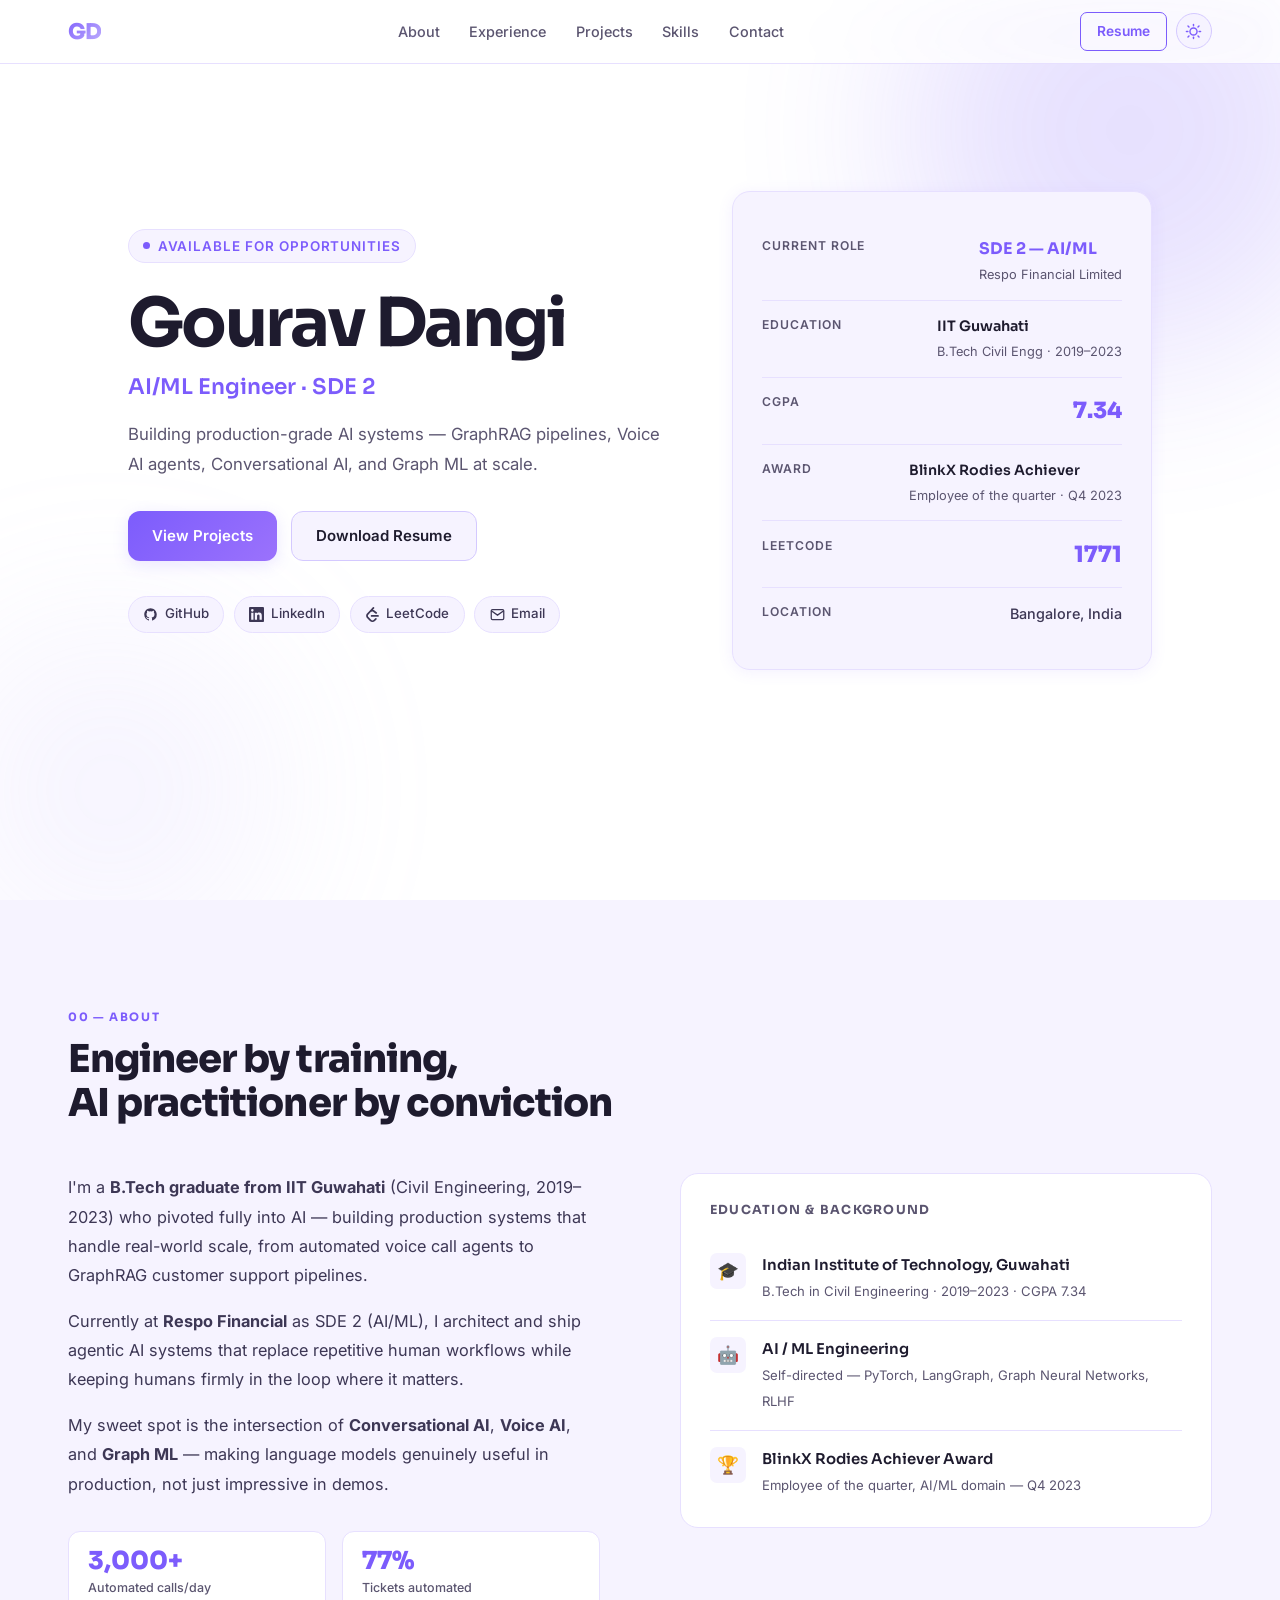
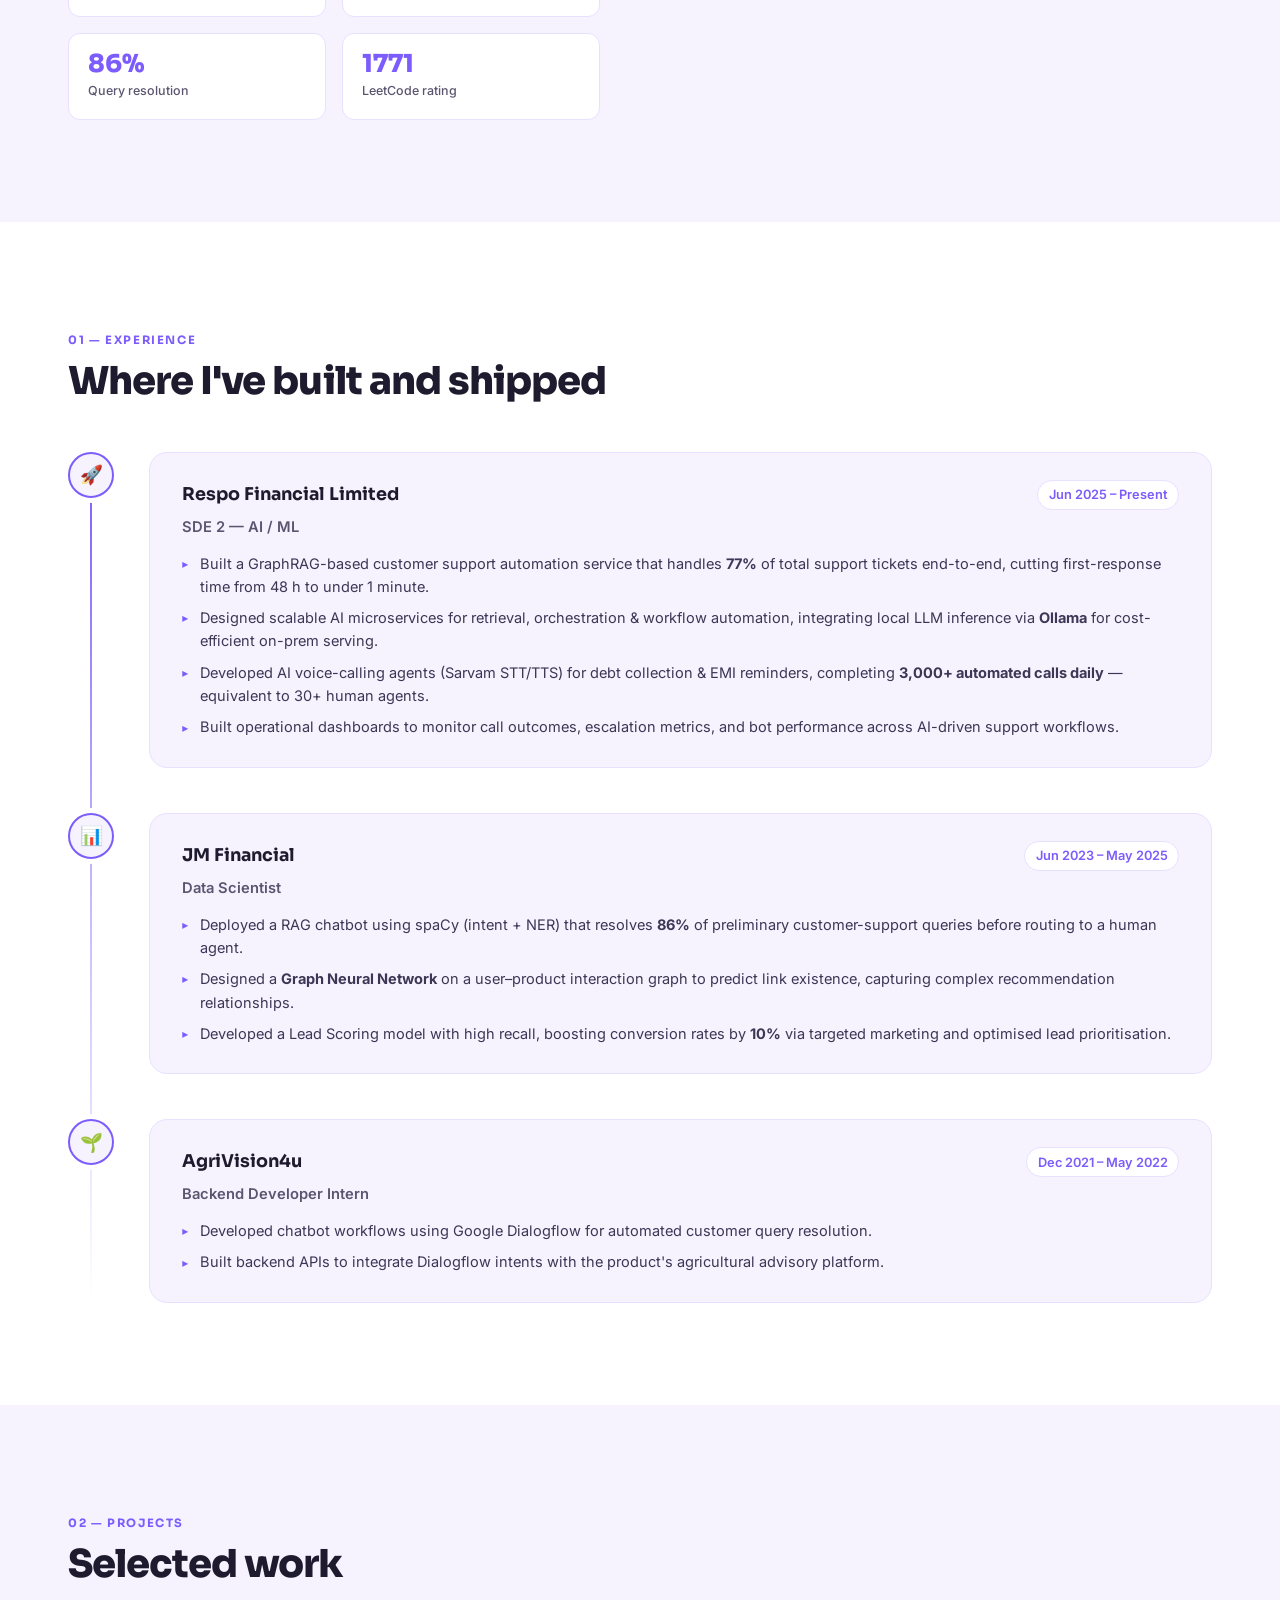
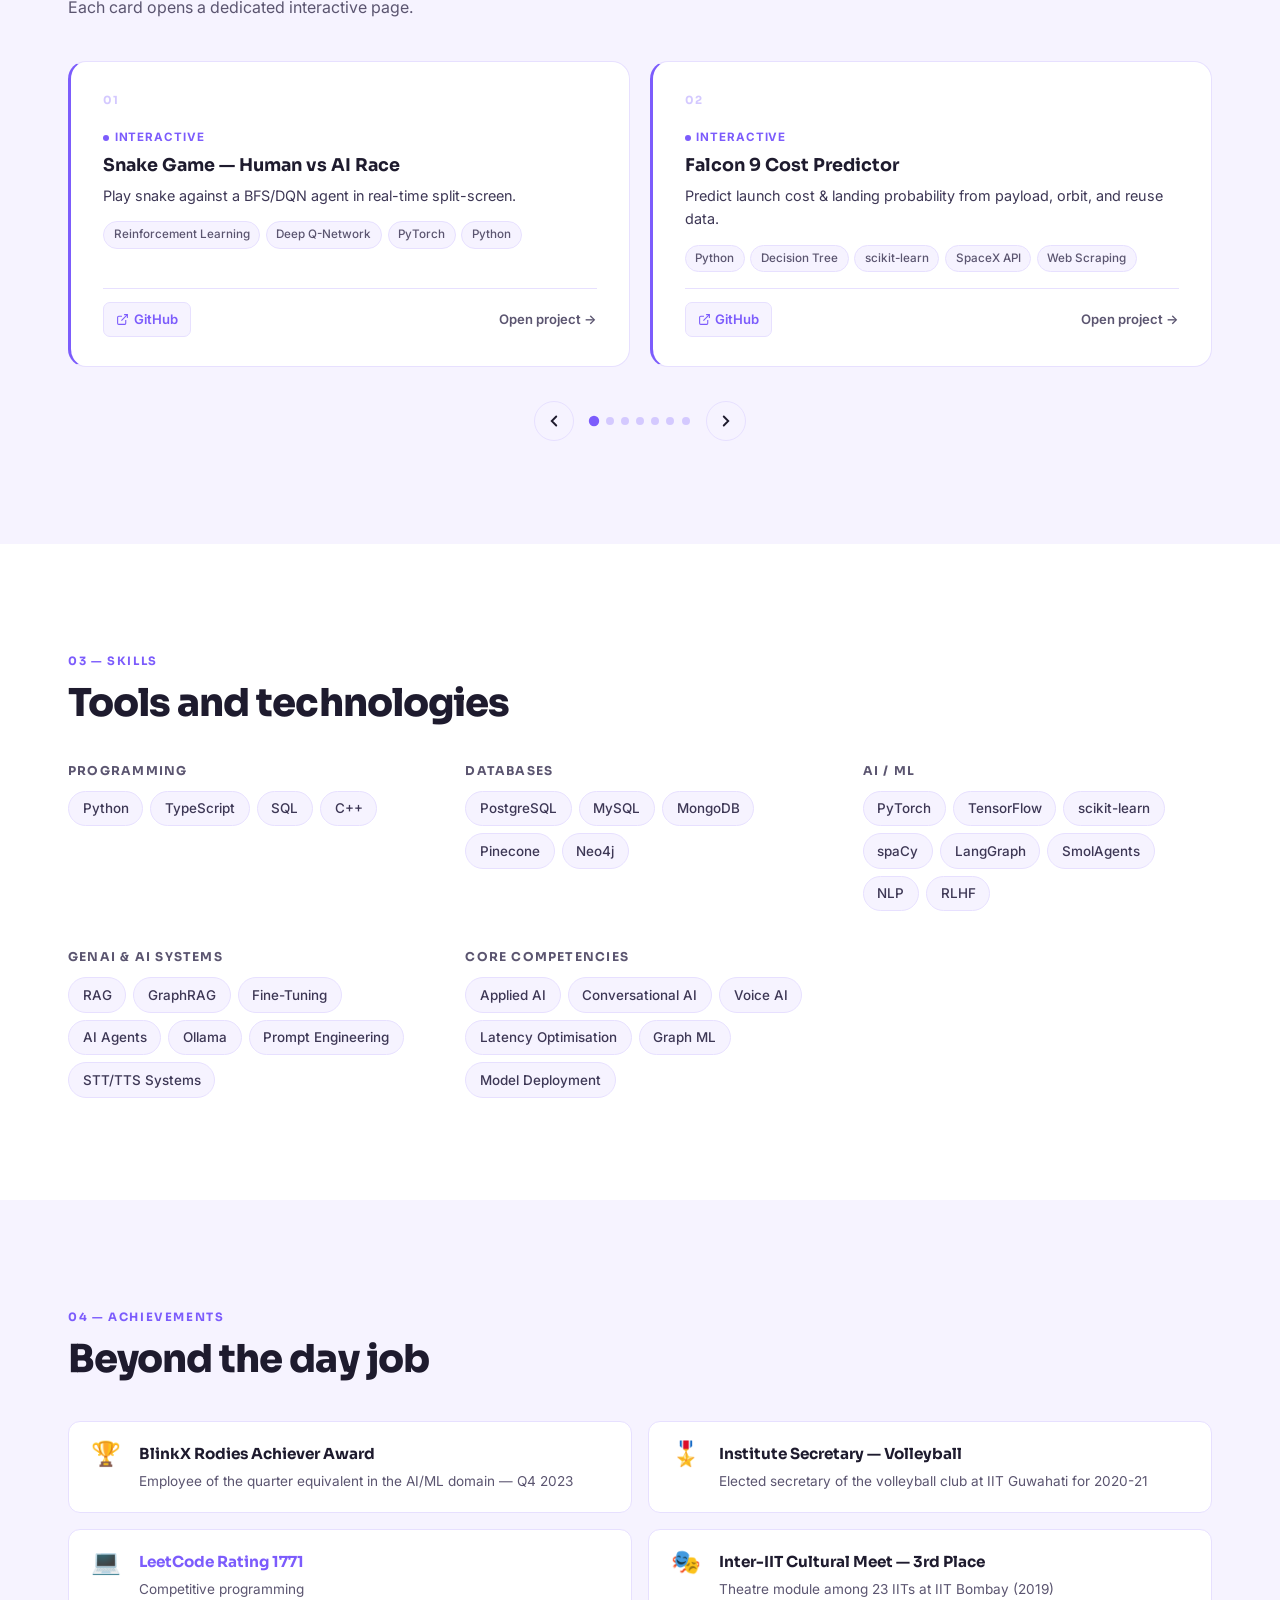
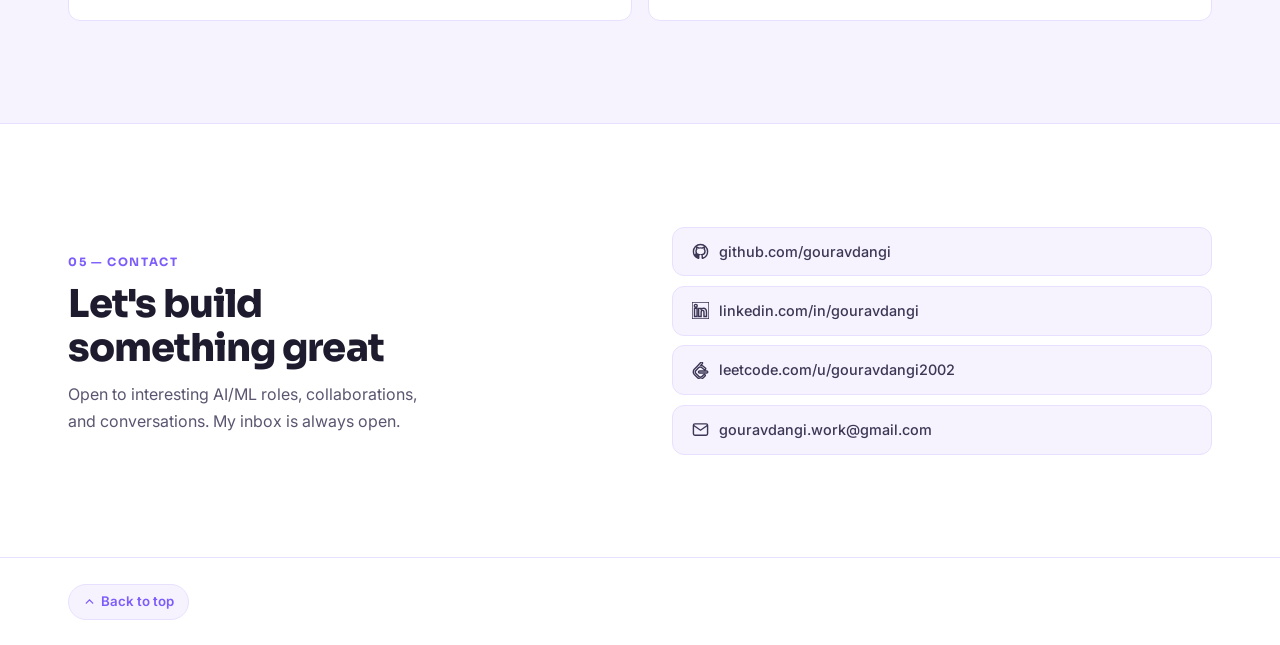
==== commit b2b94d08: "footer fix" ====
--- a/index.html
+++ b/index.html
@@ -269,7 +269,7 @@
 
 <footer>
   <div class="container footer-inner">
-    <p class="footer-left">&copy; 2025 <strong>Gourav Dangi</strong> &middot; Built with HTML/CSS/JS &middot; Deployed on Netlify</p>
+    <!-- <p class="footer-left">&copy; 2025 <strong>Gourav Dangi</strong> &middot; Built with HTML/CSS/JS &middot; Deployed on vercel</p> -->
     <a href="#hero" class="back-top">
       <svg width="13" height="13" viewBox="0 0 24 24" fill="none" stroke="currentColor" stroke-width="2.5" stroke-linecap="round"><polyline points="18 15 12 9 6 15"/></svg>
       Back to top
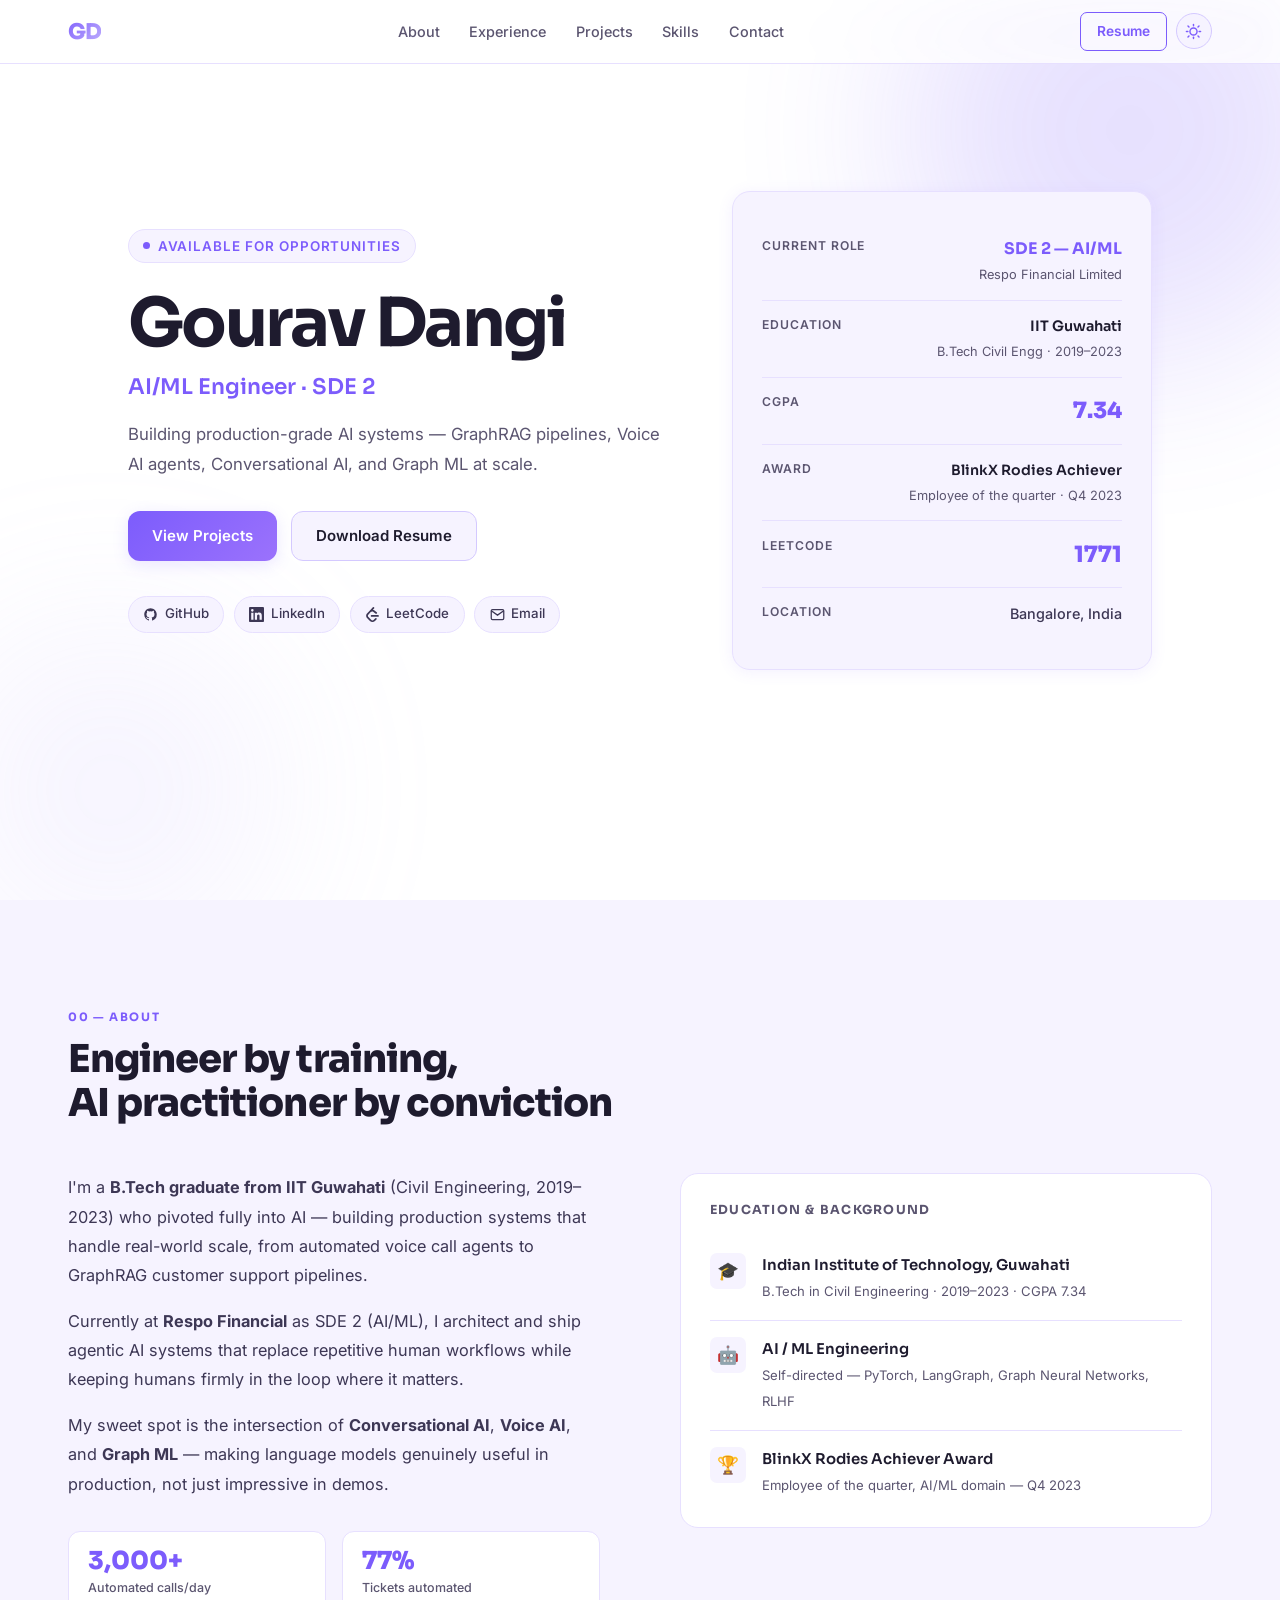
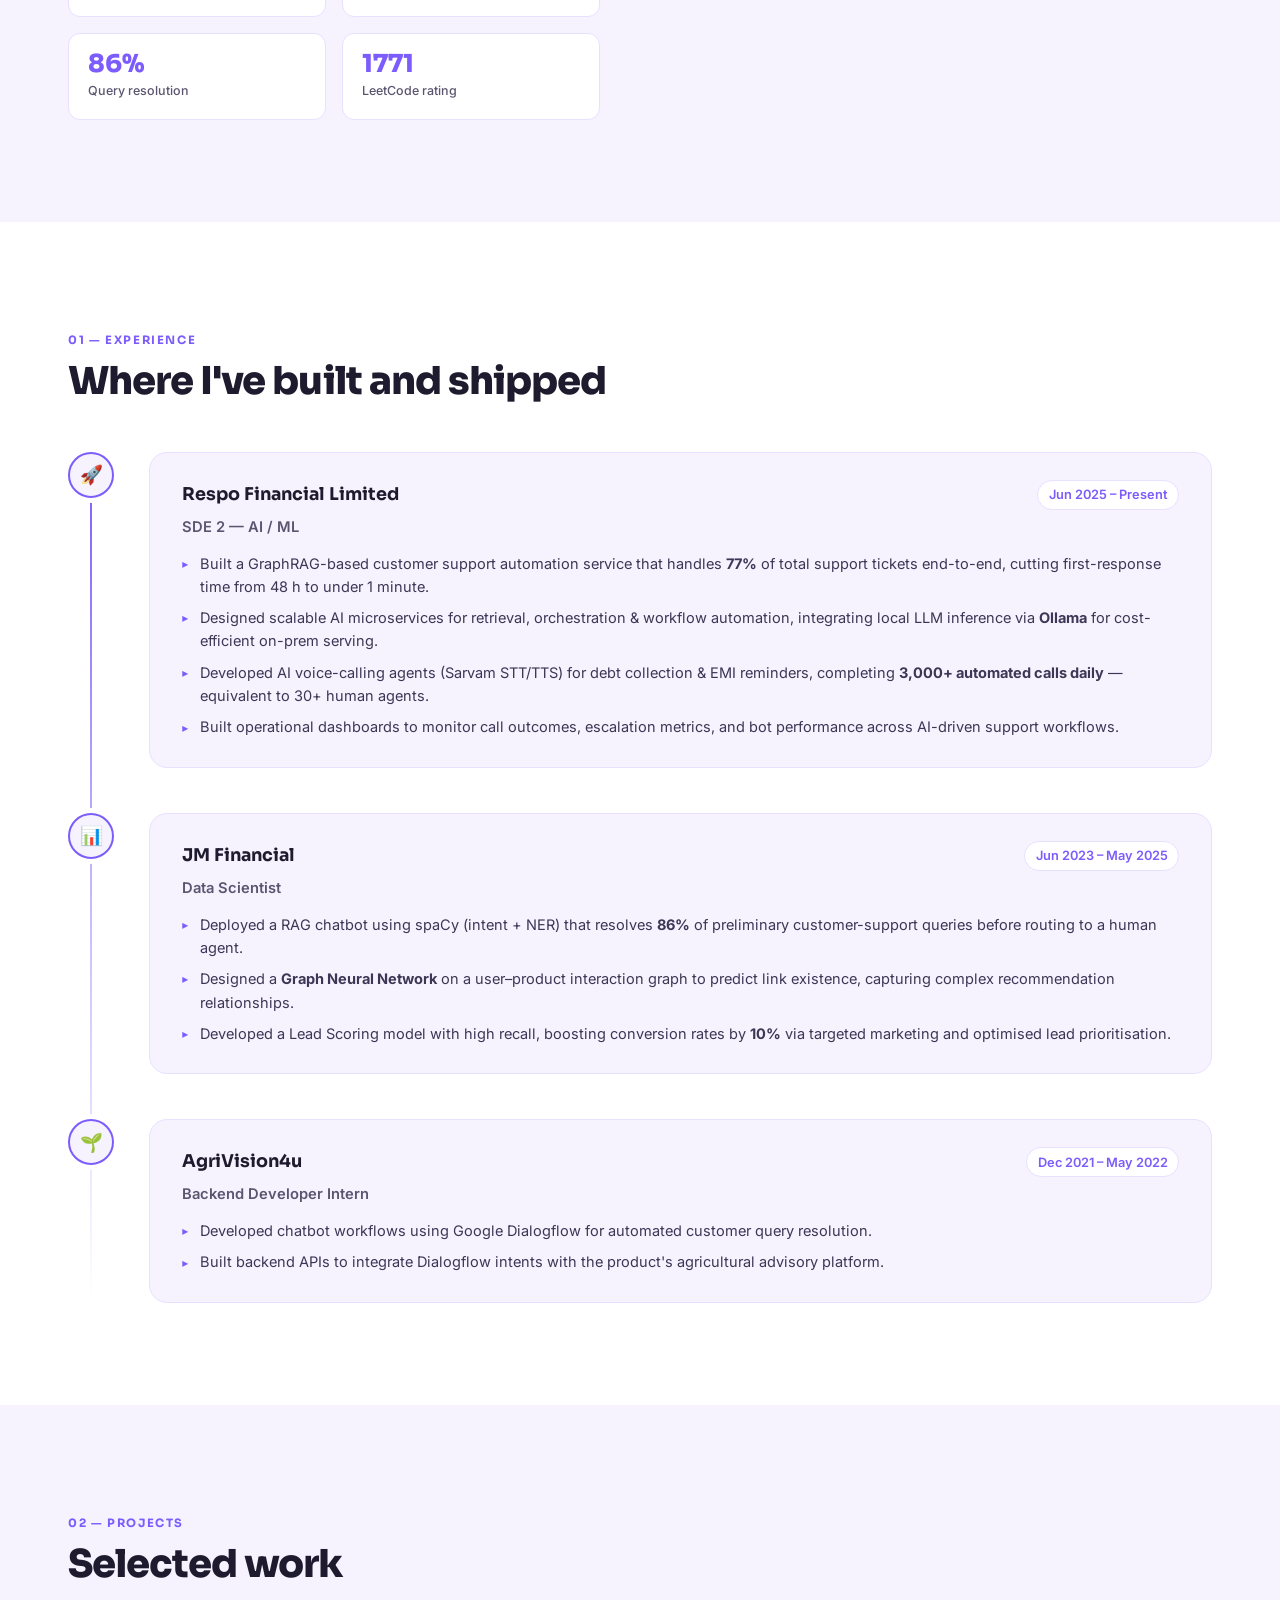
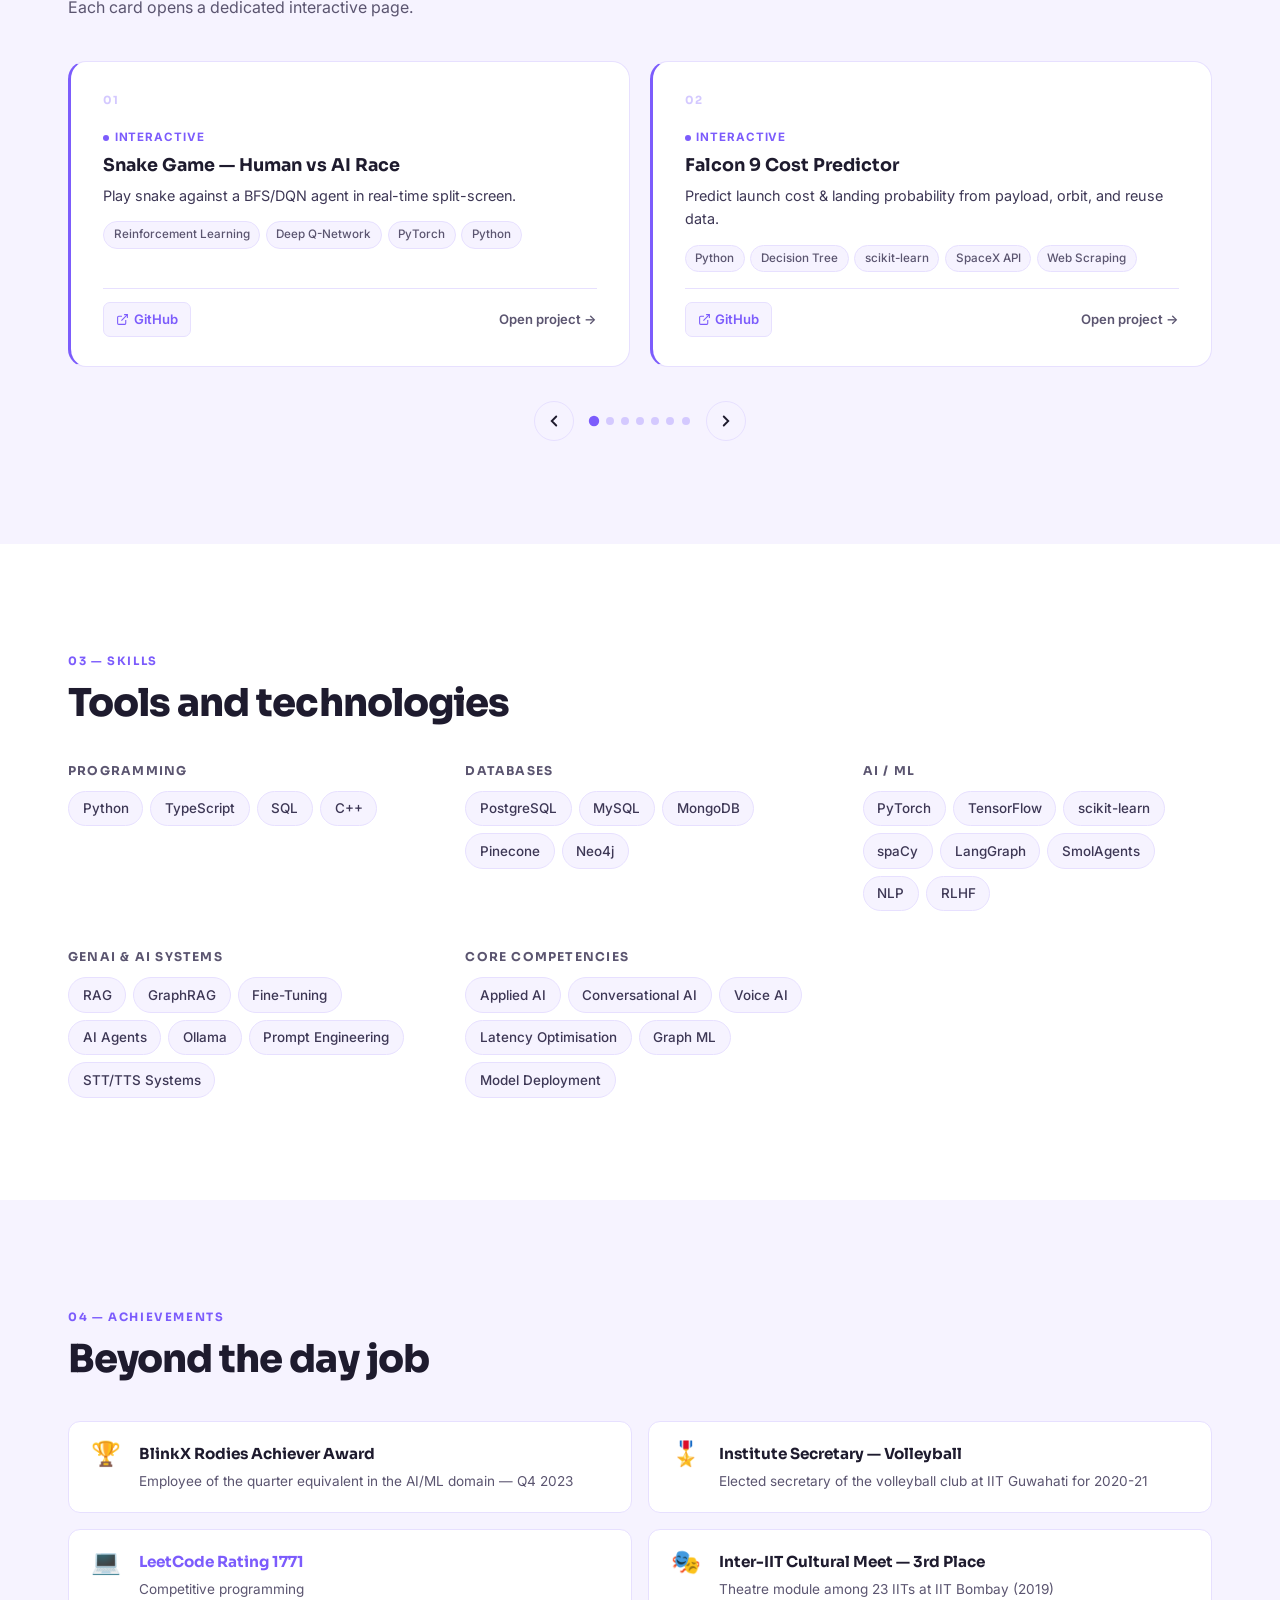
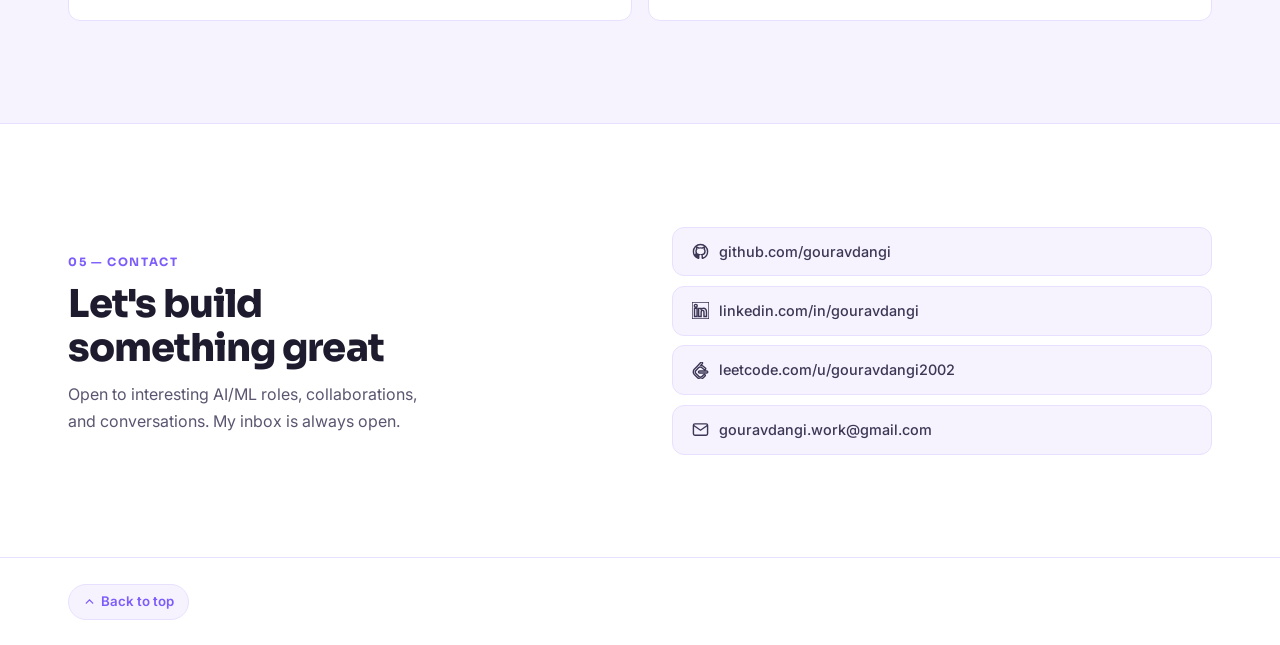
==== commit 3ab30471: "styling fix" ====
--- a/index.html
+++ b/index.html
@@ -85,14 +85,14 @@
       <div class="hero-panel">
         <div class="hero-panel-row">
           <div class="panel-label">Current role</div>
-          <div>
+          <div class="panel-detail">
             <div style="font-family:'Sora',sans-serif;font-weight:700;font-size:1rem;color:var(--accent)">SDE 2 — AI/ML</div>
             <div class="panel-sub">Respo Financial Limited</div>
           </div>
         </div>
         <div class="hero-panel-row">
           <div class="panel-label">Education</div>
-          <div>
+          <div class="panel-detail">
             <div style="font-family:'Sora',sans-serif;font-weight:600;font-size:0.9rem;color:var(--text)">IIT Guwahati</div>
             <div class="panel-sub">B.Tech Civil Engg &middot; 2019–2023</div>
           </div>
@@ -103,7 +103,7 @@
         </div>
         <div class="hero-panel-row">
           <div class="panel-label">Award</div>
-          <div>
+          <div class="panel-detail">
             <div style="font-family:'Sora',sans-serif;font-weight:600;font-size:0.88rem;color:var(--text)">BlinkX Rodies Achiever</div>
             <div class="panel-sub">Employee of the quarter &middot; Q4 2023</div>
           </div>
--- a/css/styles.css
+++ b/css/styles.css
@@ -300,6 +300,7 @@
 .hero-panel-row:last-child { border-bottom: none; }
 .panel-label { font-size: 0.76rem; font-weight: 600; text-transform: uppercase; letter-spacing: 0.08em; color: var(--muted); }
 .panel-value { font-family: var(--font-display); font-size: 1.4rem; font-weight: 800; color: var(--accent); }
+.panel-detail { flex: 1; text-align: right;}
 .panel-sub   { font-size: 0.8rem; color: var(--muted); margin-top: 0.15rem; }
 
 /* ── About ───────────────────────────────────────────────────── */
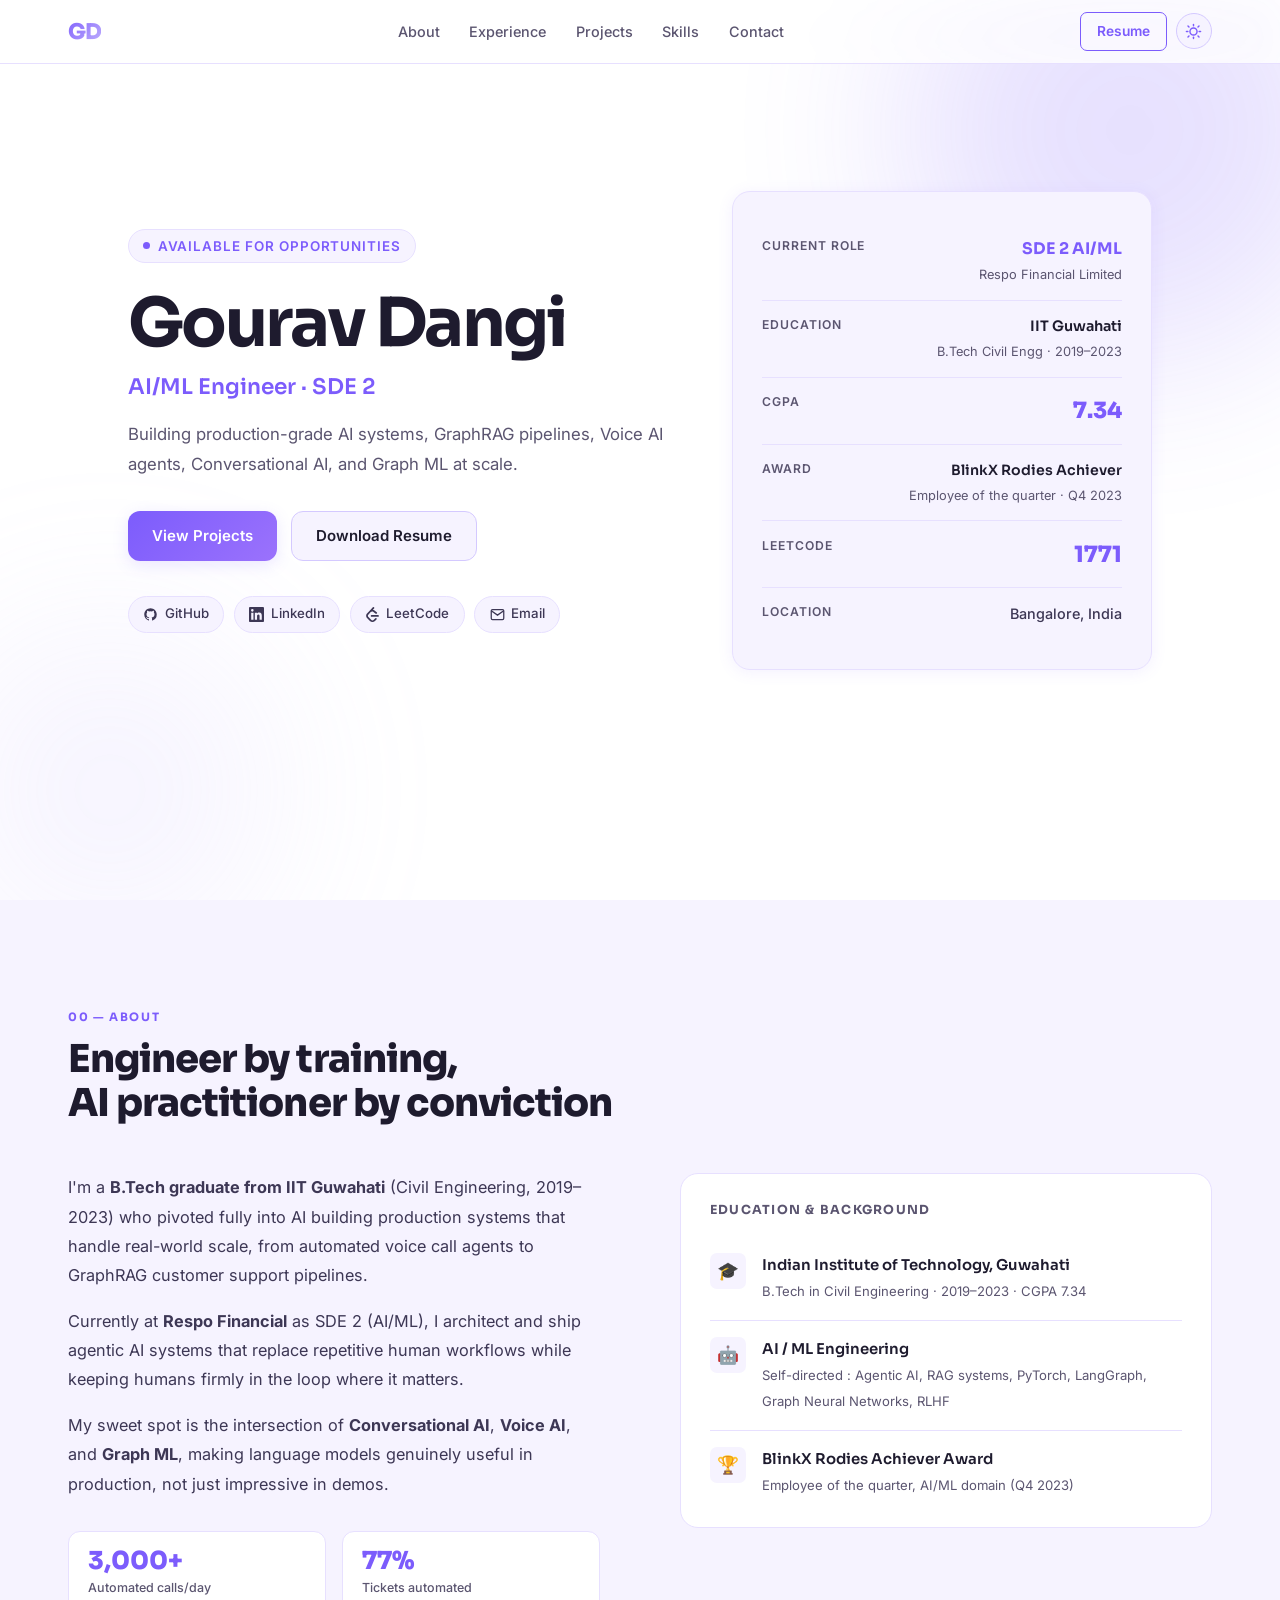
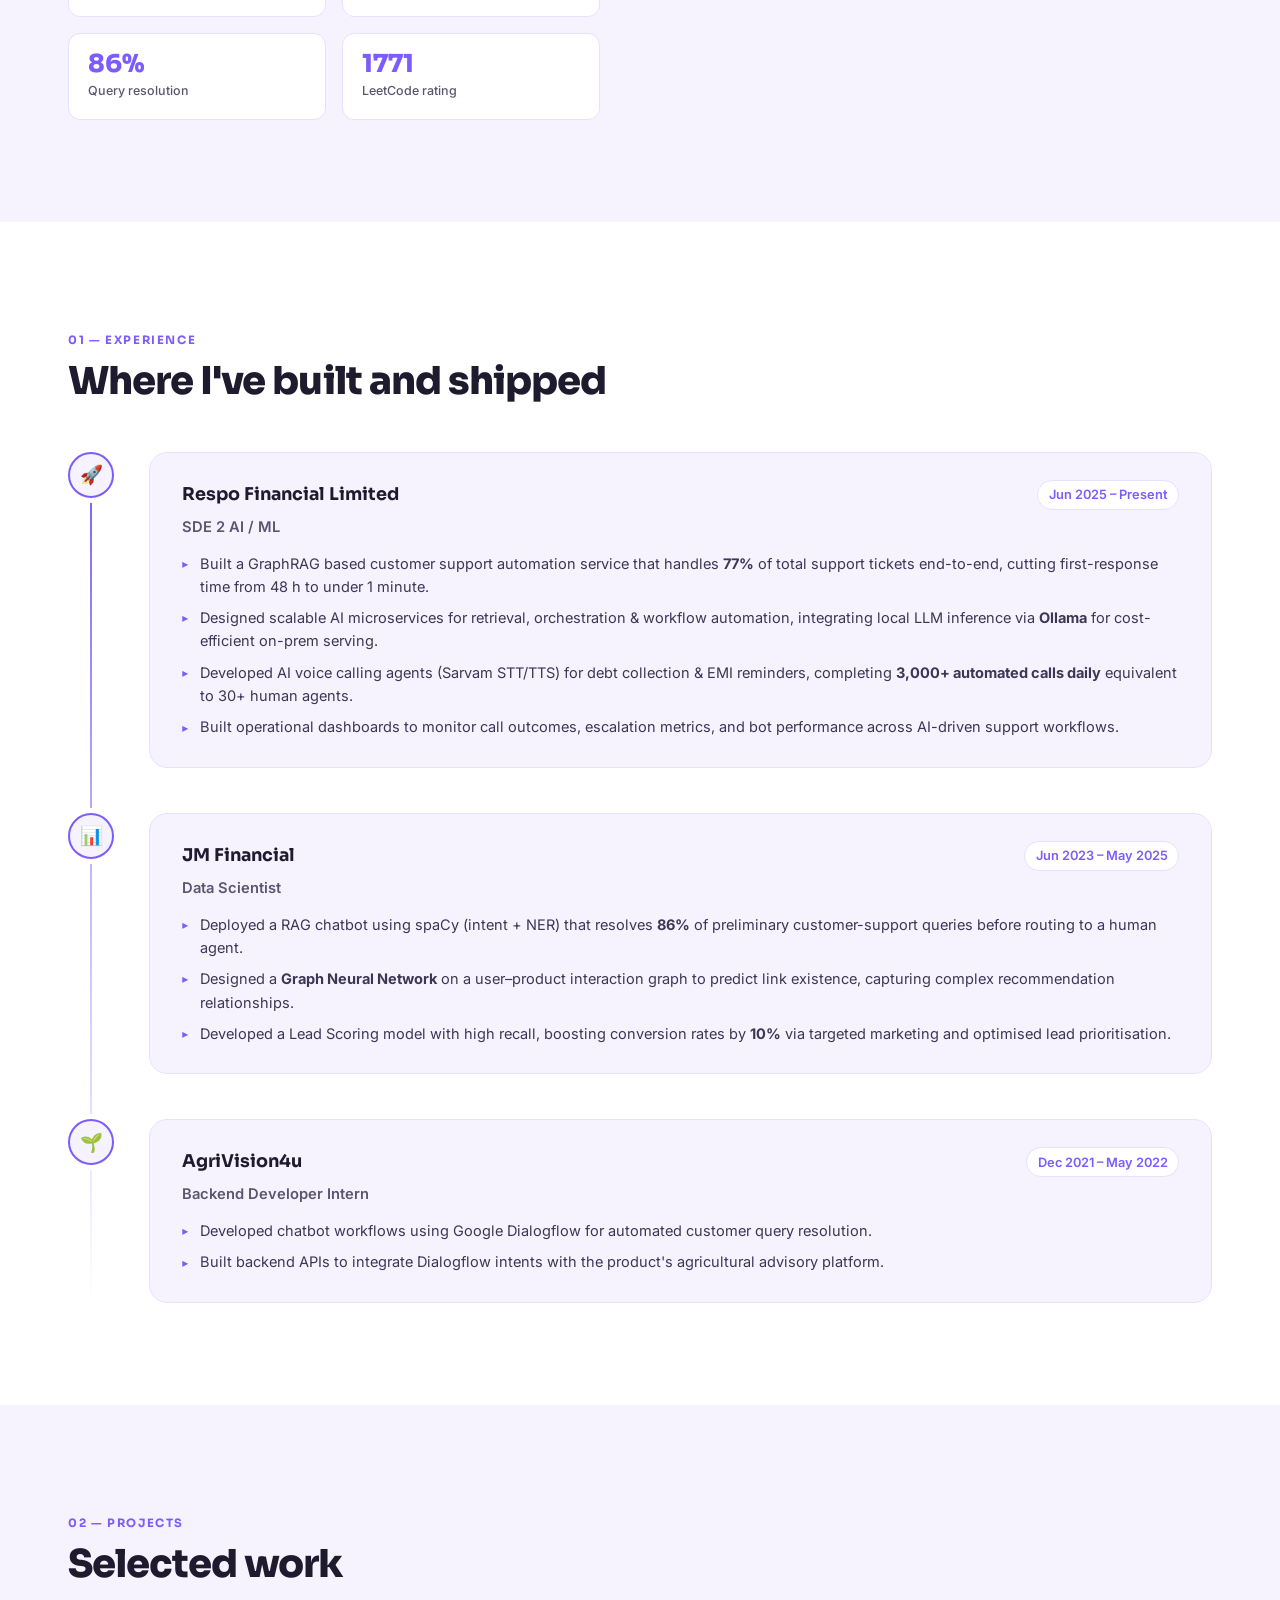
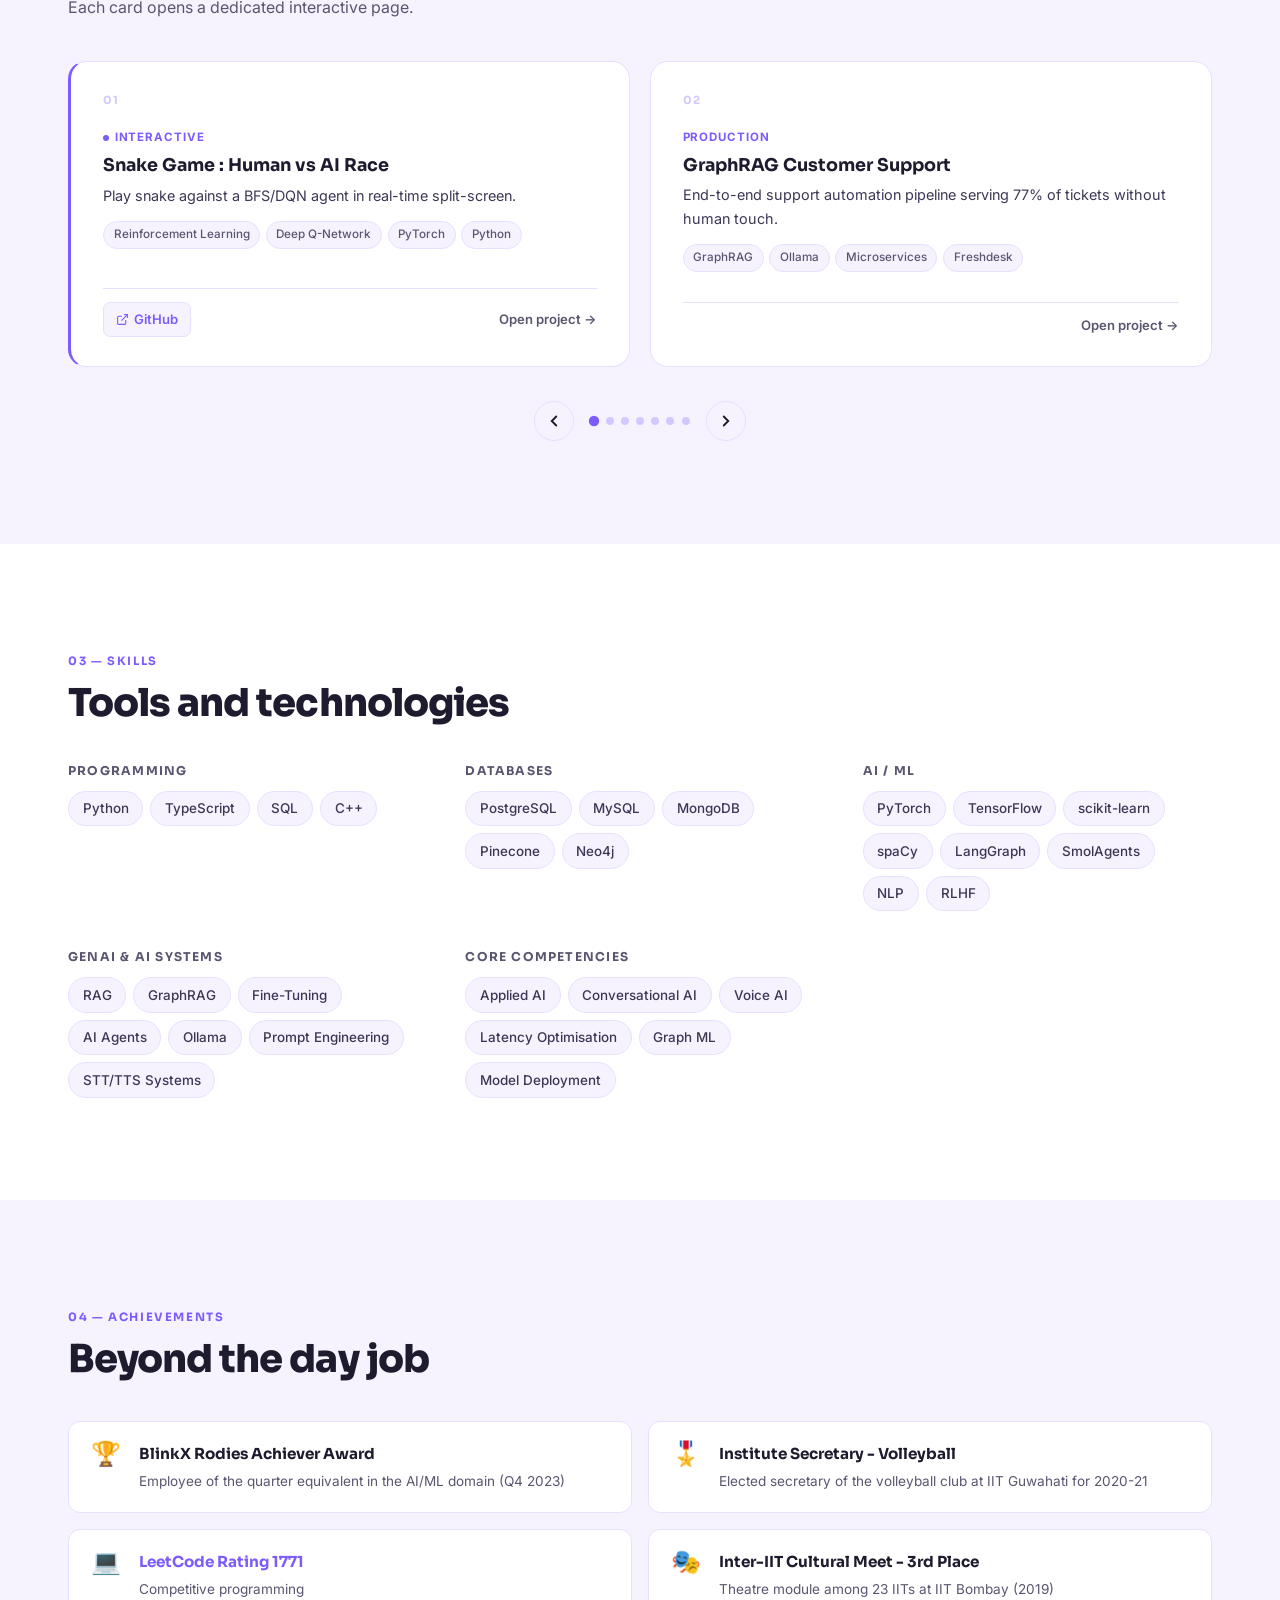
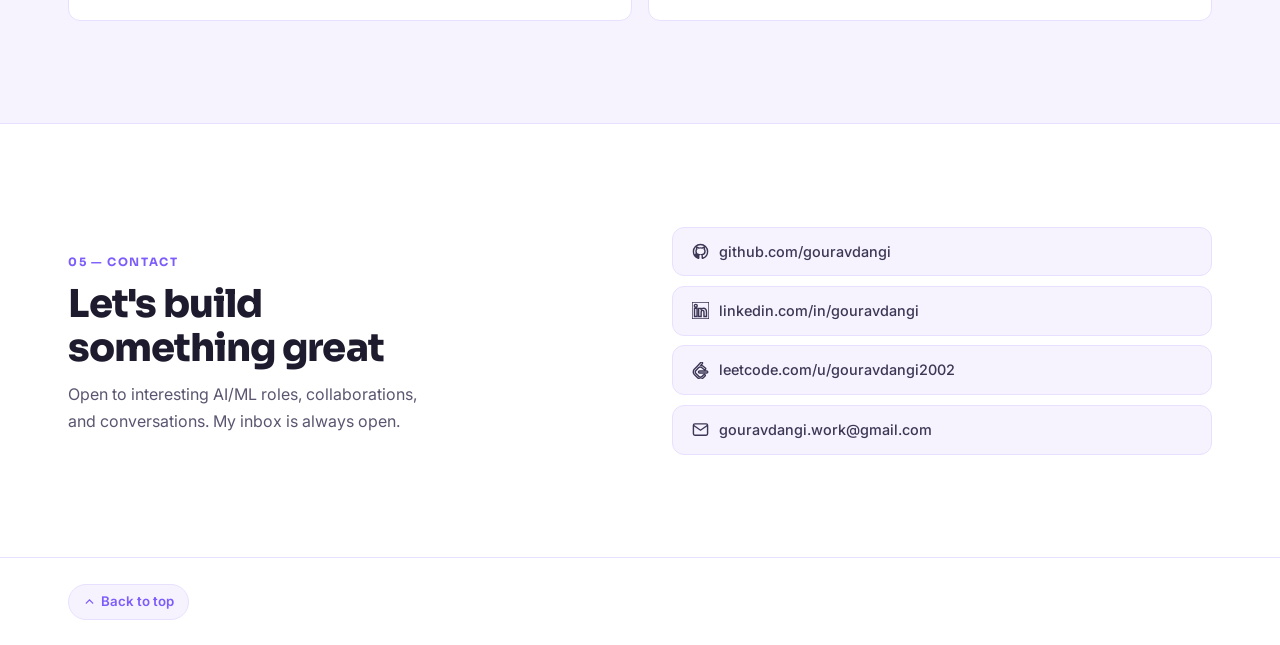
==== commit af610010: "em dashes fix" ====
--- a/index.html
+++ b/index.html
@@ -3,8 +3,8 @@
 <head>
   <meta charset="UTF-8" />
   <meta name="viewport" content="width=device-width, initial-scale=1.0" />
-  <title>Gourav Dangi — AI/ML Engineer</title>
-  <meta name="description" content="Portfolio of Gourav Dangi — AI/ML Engineer specialising in Conversational AI, Voice AI, GraphRAG and agentic systems." />
+  <title>Gourav Dangi - AI/ML Engineer</title>
+  <meta name="description" content="Portfolio of Gourav Dangi - AI/ML Engineer specialising in Conversational AI, Voice AI, GraphRAG and agentic systems." />
   <link rel="preconnect" href="https://fonts.googleapis.com" />
   <link rel="preconnect" href="https://fonts.gstatic.com" crossorigin />
   <link rel="icon" type="image/svg+xml" href="assets/favicon.svg" />
@@ -56,7 +56,7 @@
         <h1 class="hero-name">Gourav Dangi</h1>
         <p class="hero-role">AI/ML Engineer &middot; SDE 2</p>
         <p class="hero-tagline">
-          Building production-grade AI systems — GraphRAG pipelines,
+          Building production-grade AI systems, GraphRAG pipelines,
           Voice AI agents, Conversational AI, and Graph ML at scale.
         </p>
         <div class="hero-btns">
@@ -86,7 +86,7 @@
         <div class="hero-panel-row">
           <div class="panel-label">Current role</div>
           <div class="panel-detail">
-            <div style="font-family:'Sora',sans-serif;font-weight:700;font-size:1rem;color:var(--accent)">SDE 2 — AI/ML</div>
+            <div style="font-family:'Sora',sans-serif;font-weight:700;font-size:1rem;color:var(--accent)">SDE 2 AI/ML</div>
             <div class="panel-sub">Respo Financial Limited</div>
           </div>
         </div>
@@ -132,7 +132,7 @@
       <div class="about-text">
         <p>
           I'm a <strong>B.Tech graduate from IIT Guwahati</strong> (Civil Engineering, 2019–2023)
-          who pivoted fully into AI — building production systems that handle real-world
+          who pivoted fully into AI building production systems that handle real-world
           scale, from automated voice call agents to GraphRAG customer support pipelines.
         </p>
         <p>
@@ -142,7 +142,7 @@
         </p>
         <p>
           My sweet spot is the intersection of <strong>Conversational AI</strong>,
-          <strong>Voice AI</strong>, and <strong>Graph ML</strong> — making language models
+          <strong>Voice AI</strong>, and <strong>Graph ML</strong>, making language models
           genuinely useful in production, not just impressive in demos.
         </p>
         <div class="stats-strip" style="grid-template-columns:repeat(2,1fr)">
@@ -165,14 +165,14 @@
           <div class="edu-icon">🤖</div>
           <div class="edu-info">
             <h5>AI / ML Engineering</h5>
-            <span>Self-directed — PyTorch, LangGraph, Graph Neural Networks, RLHF</span>
+            <span>Self-directed : Agentic AI, RAG systems, PyTorch, LangGraph, Graph Neural Networks, RLHF</span>
           </div>
         </div>
         <div class="edu-item">
           <div class="edu-icon">🏆</div>
           <div class="edu-info">
             <h5>BlinkX Rodies Achiever Award</h5>
-            <span>Employee of the quarter, AI/ML domain — Q4 2023</span>
+            <span>Employee of the quarter, AI/ML domain (Q4 2023)</span>
           </div>
         </div>
       </div>
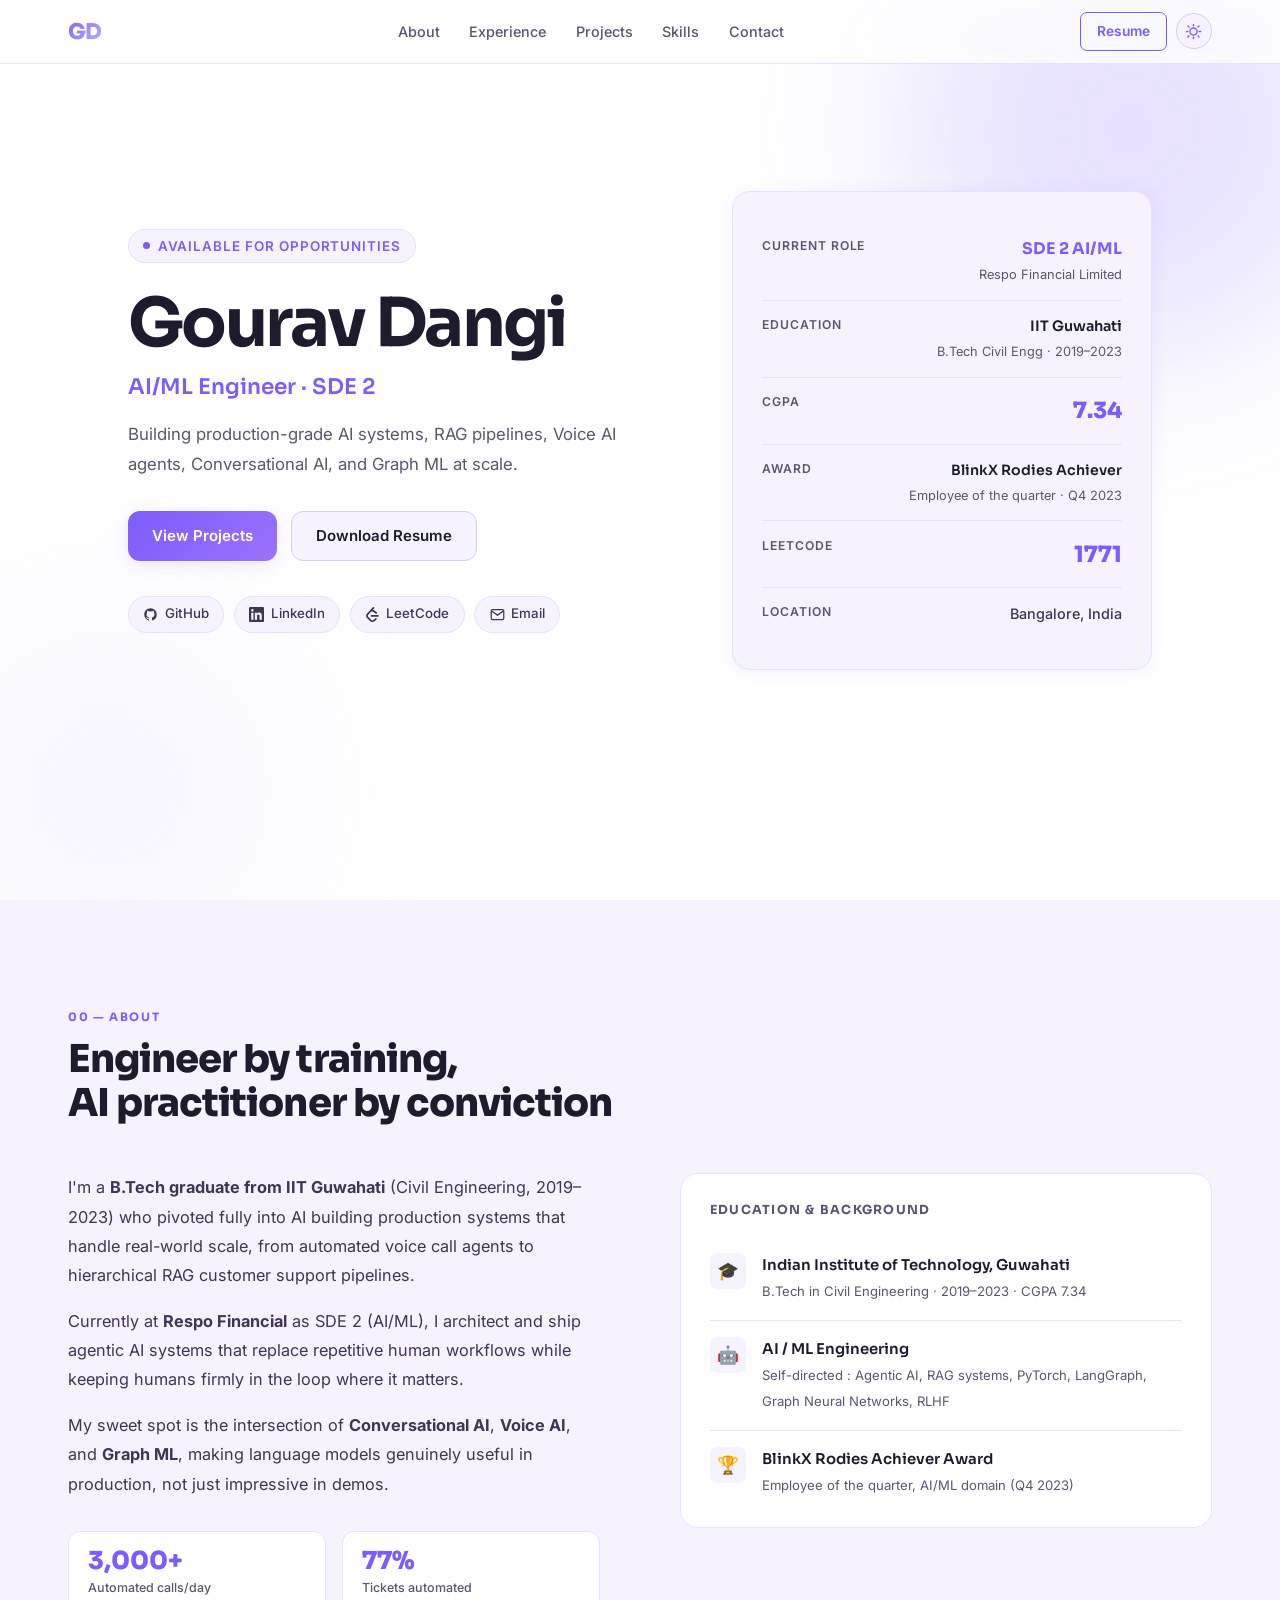
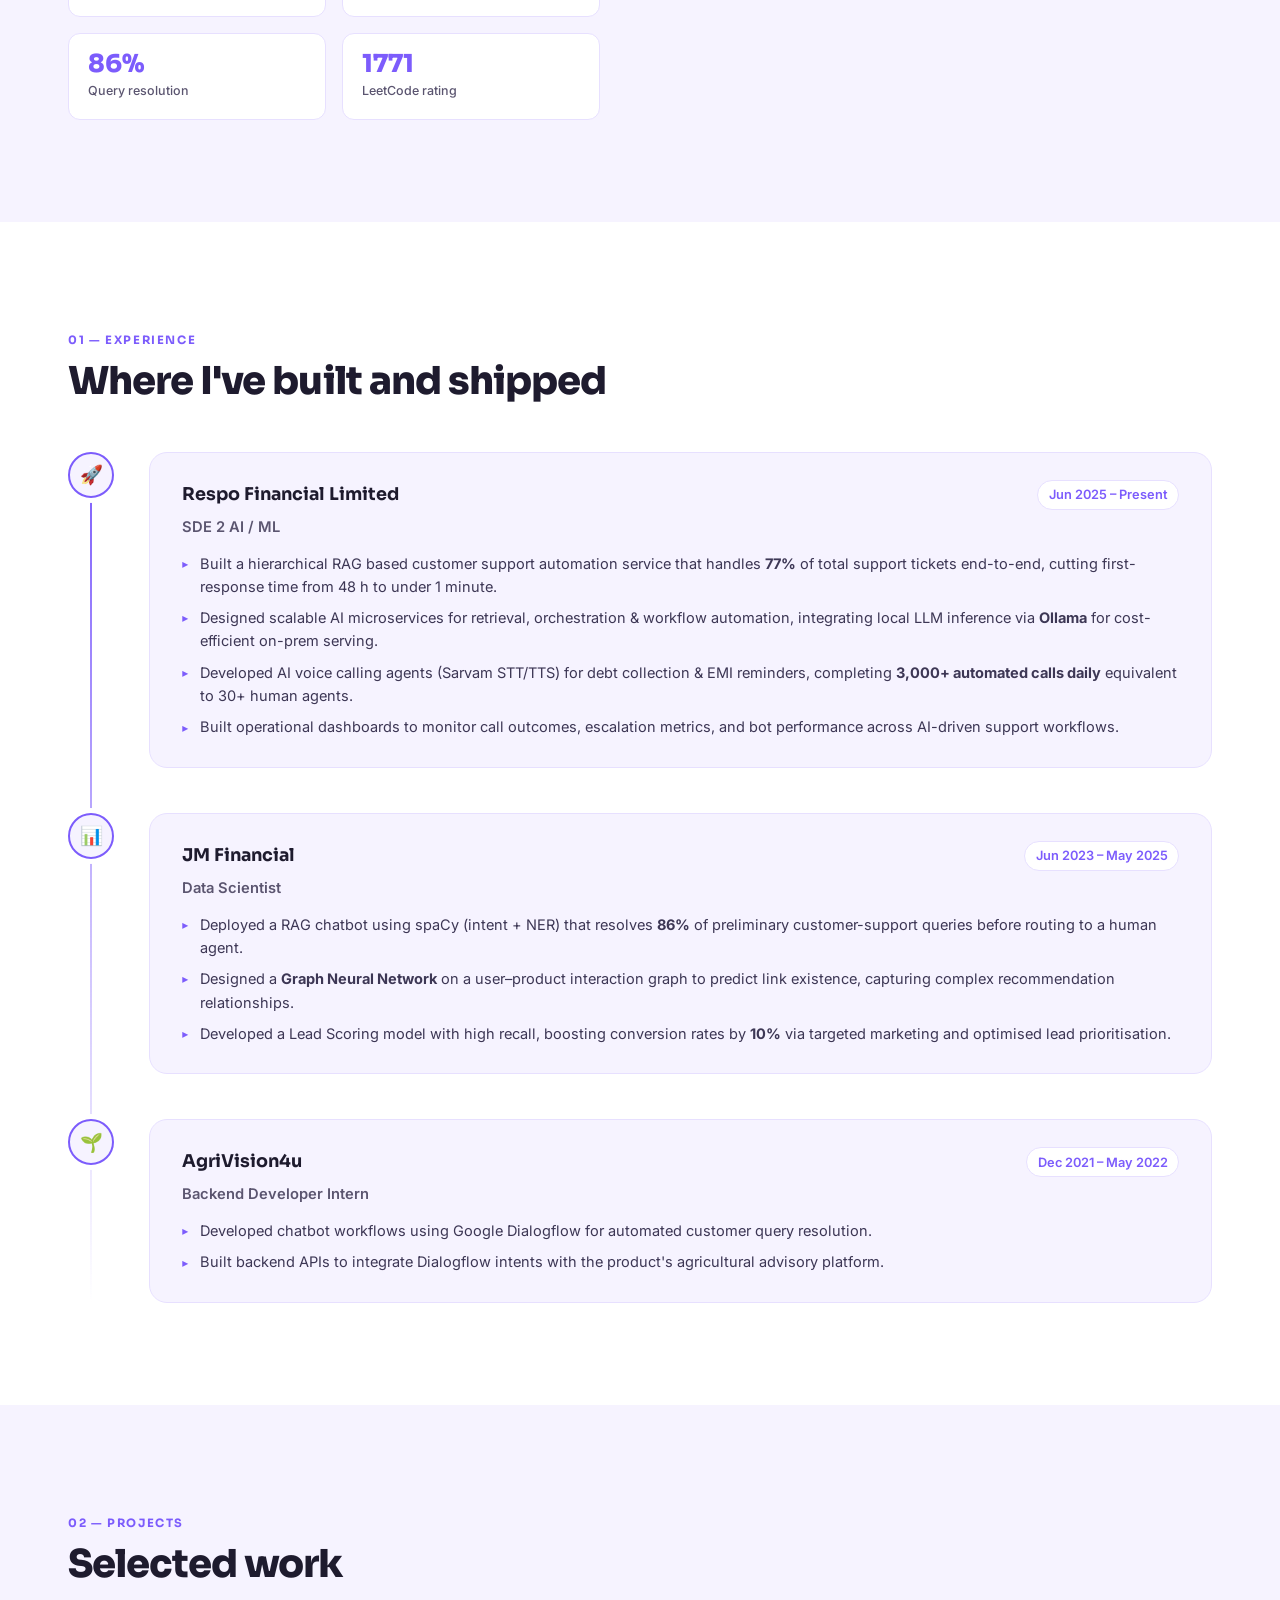
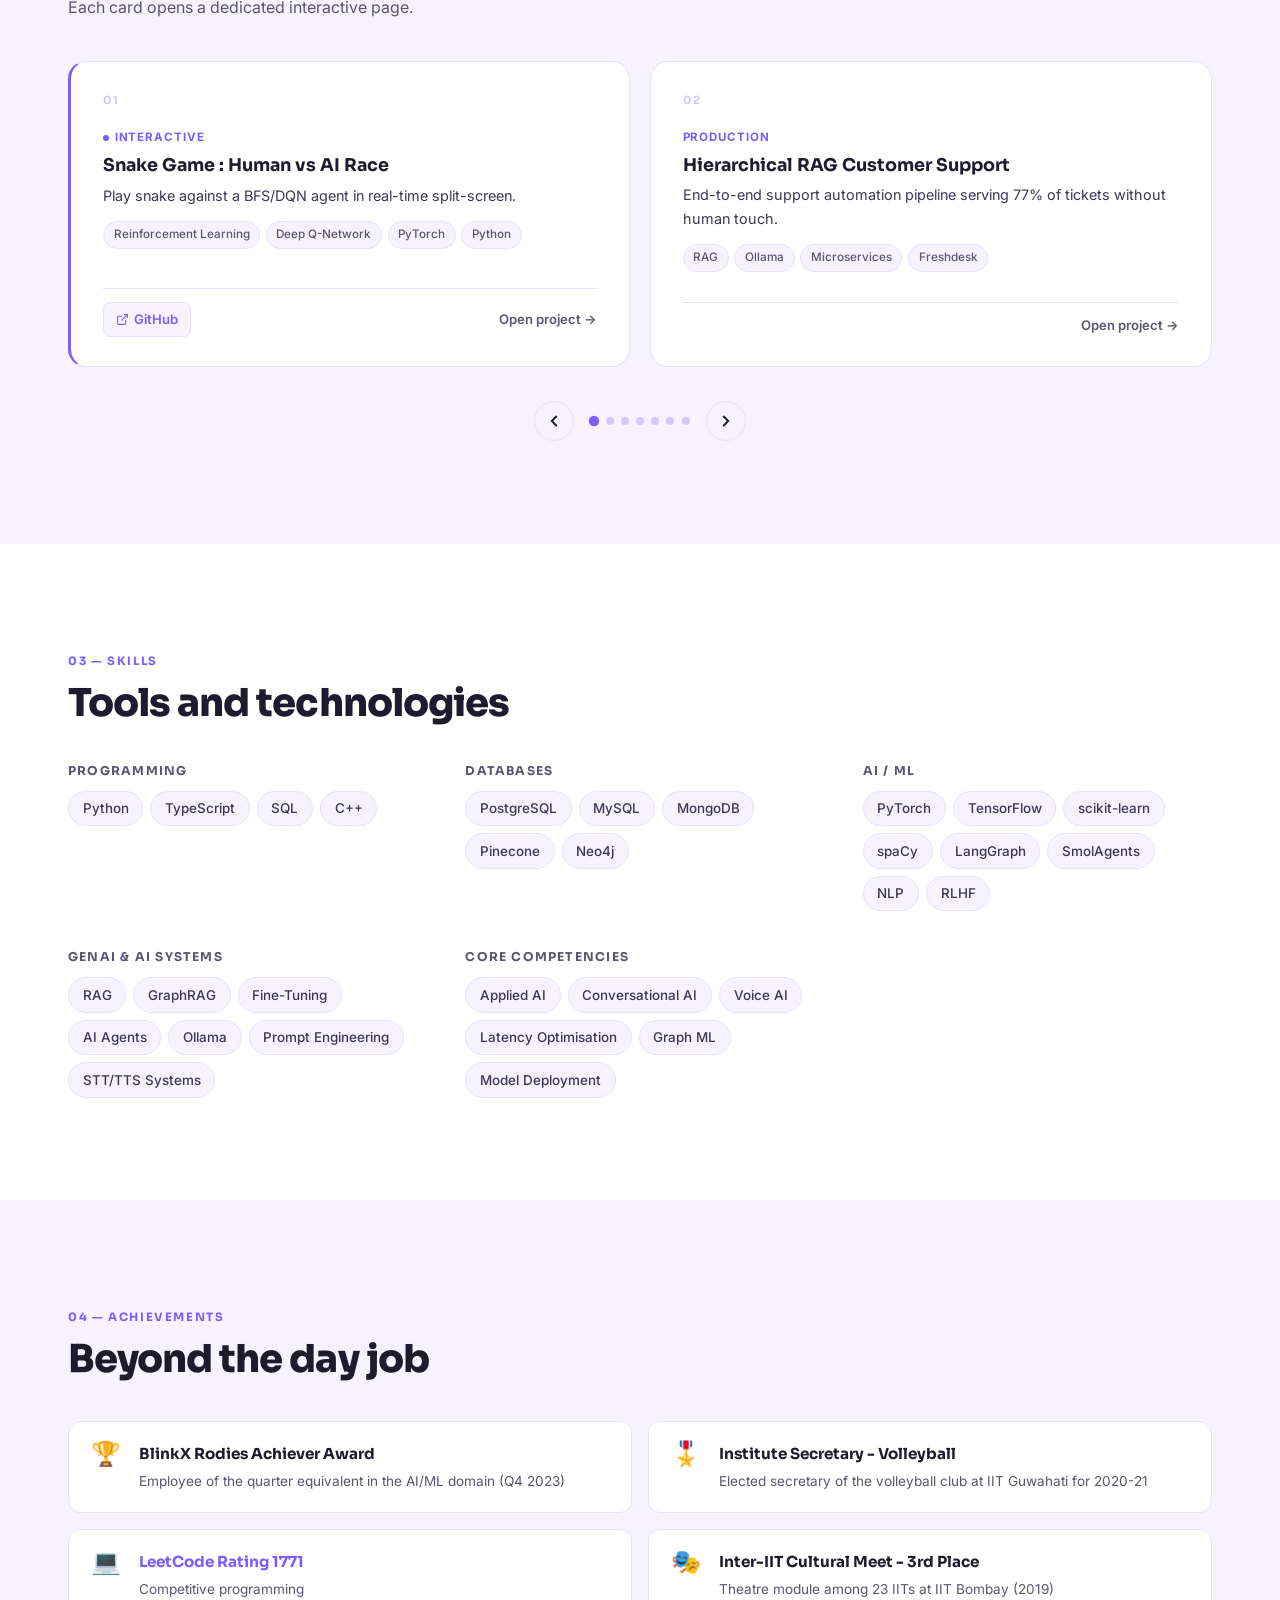
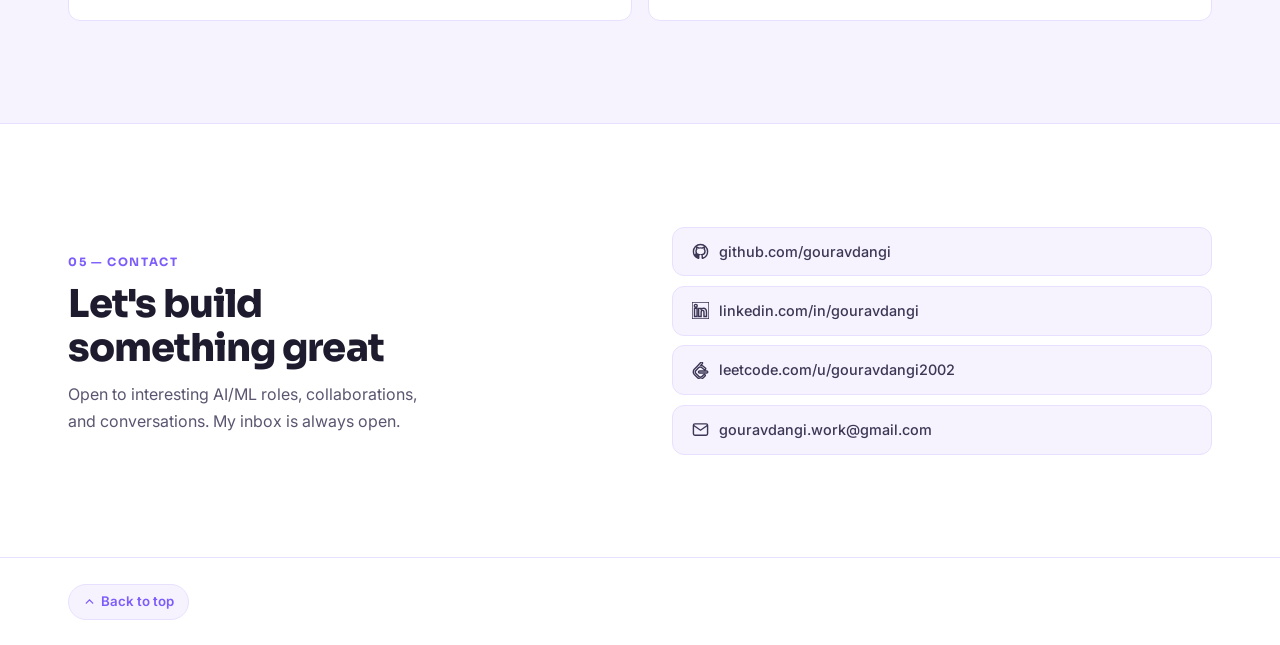
==== commit 4988a0f0: "minor fix" ====
--- a/index.html
+++ b/index.html
@@ -4,7 +4,7 @@
   <meta charset="UTF-8" />
   <meta name="viewport" content="width=device-width, initial-scale=1.0" />
   <title>Gourav Dangi - AI/ML Engineer</title>
-  <meta name="description" content="Portfolio of Gourav Dangi - AI/ML Engineer specialising in Conversational AI, Voice AI, GraphRAG and agentic systems." />
+  <meta name="description" content="Portfolio of Gourav Dangi - AI/ML Engineer specialising in Conversational AI, Voice AI, RAG and agentic systems." />
   <link rel="preconnect" href="https://fonts.googleapis.com" />
   <link rel="preconnect" href="https://fonts.gstatic.com" crossorigin />
   <link rel="icon" type="image/svg+xml" href="assets/favicon.svg" />
@@ -42,7 +42,7 @@
   <a href="#projects">Projects</a>
   <a href="#skills">Skills</a>
   <a href="#contact">Contact</a>
-  <a href="assets/resume.pdf" download>Download Resume</a>
+  <a href="assets/Gourav_Dangi_31_Aug_2026.pdf" download>Download Resume</a>
 </div>
 
 <!-- ── Hero ────────────────────────────────────────────────── -->
@@ -56,7 +56,7 @@
         <h1 class="hero-name">Gourav Dangi</h1>
         <p class="hero-role">AI/ML Engineer &middot; SDE 2</p>
         <p class="hero-tagline">
-          Building production-grade AI systems, GraphRAG pipelines,
+          Building production-grade AI systems, RAG pipelines,
           Voice AI agents, Conversational AI, and Graph ML at scale.
         </p>
         <div class="hero-btns">
@@ -133,7 +133,7 @@
         <p>
           I'm a <strong>B.Tech graduate from IIT Guwahati</strong> (Civil Engineering, 2019–2023)
           who pivoted fully into AI building production systems that handle real-world
-          scale, from automated voice call agents to GraphRAG customer support pipelines.
+          scale, from automated voice call agents to hierarchical RAG customer support pipelines.
         </p>
         <p>
           Currently at <strong>Respo Financial</strong> as SDE 2 (AI/ML), I architect and ship
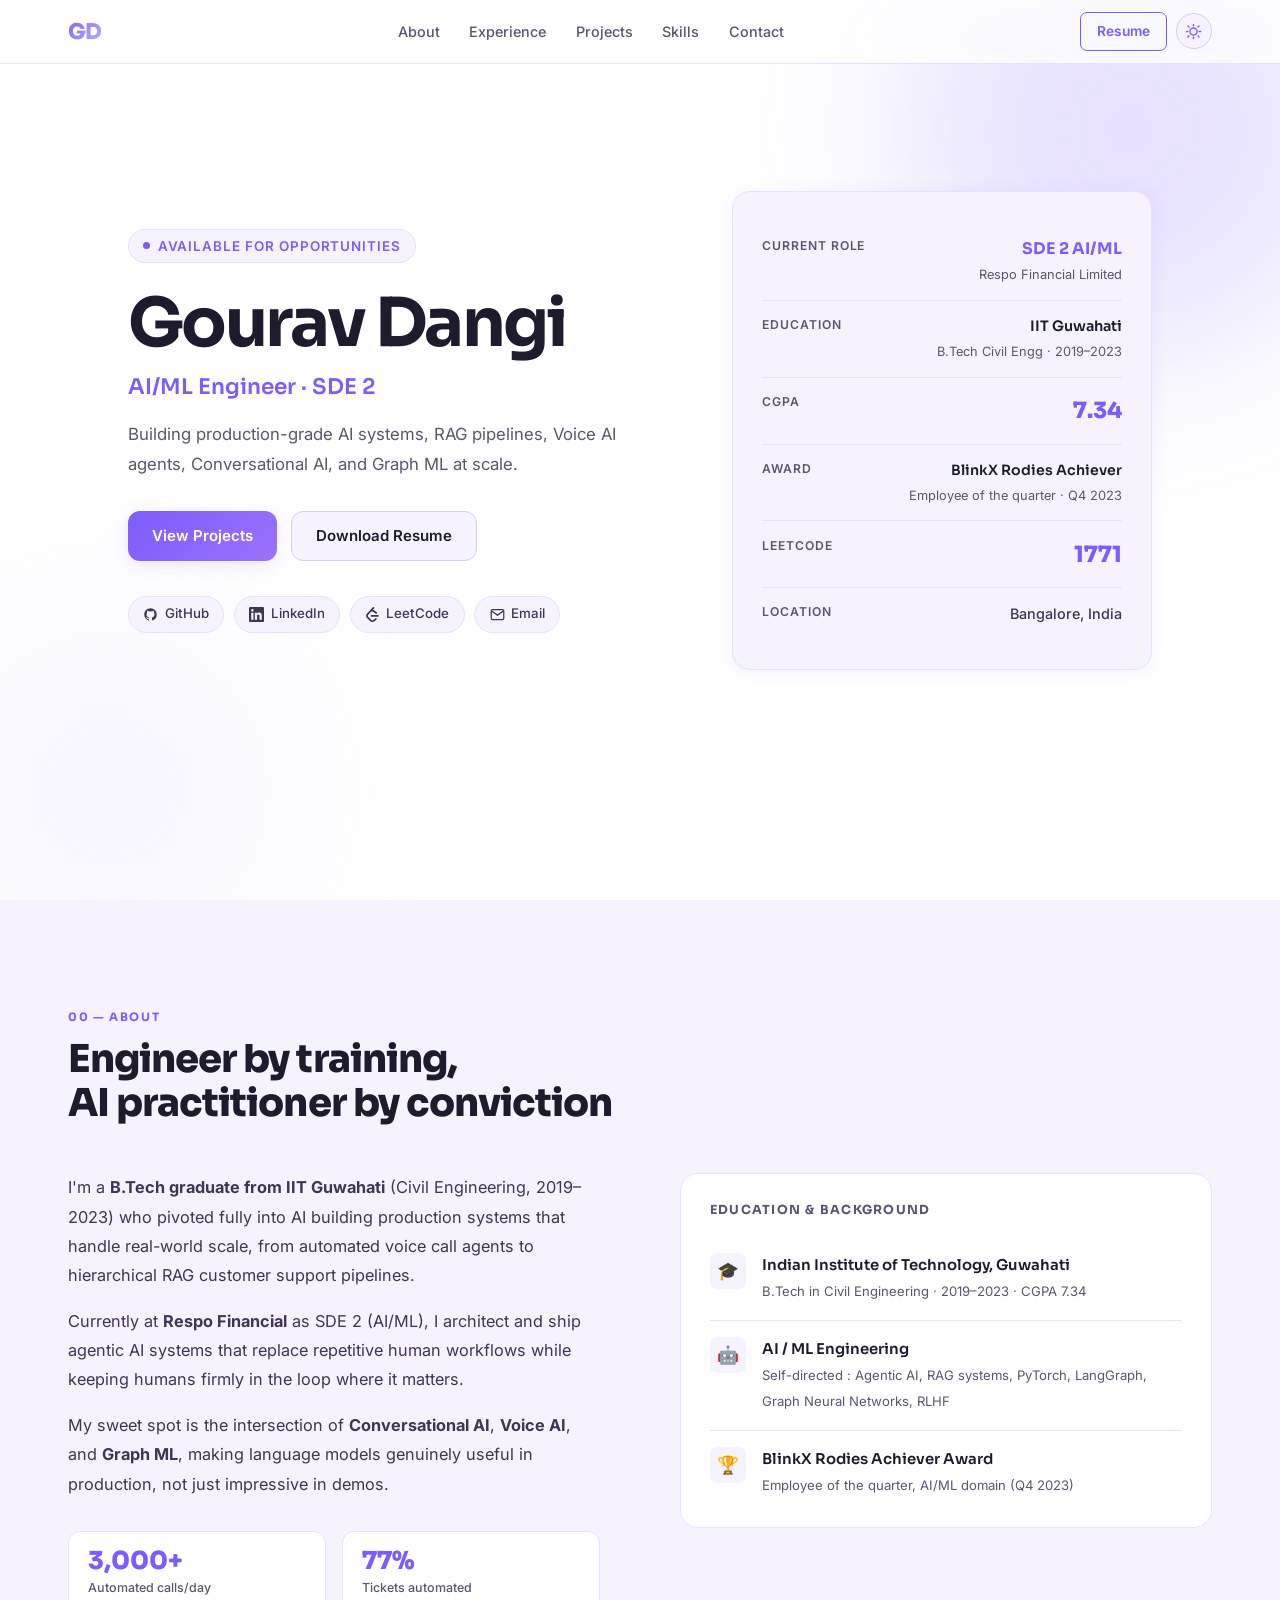
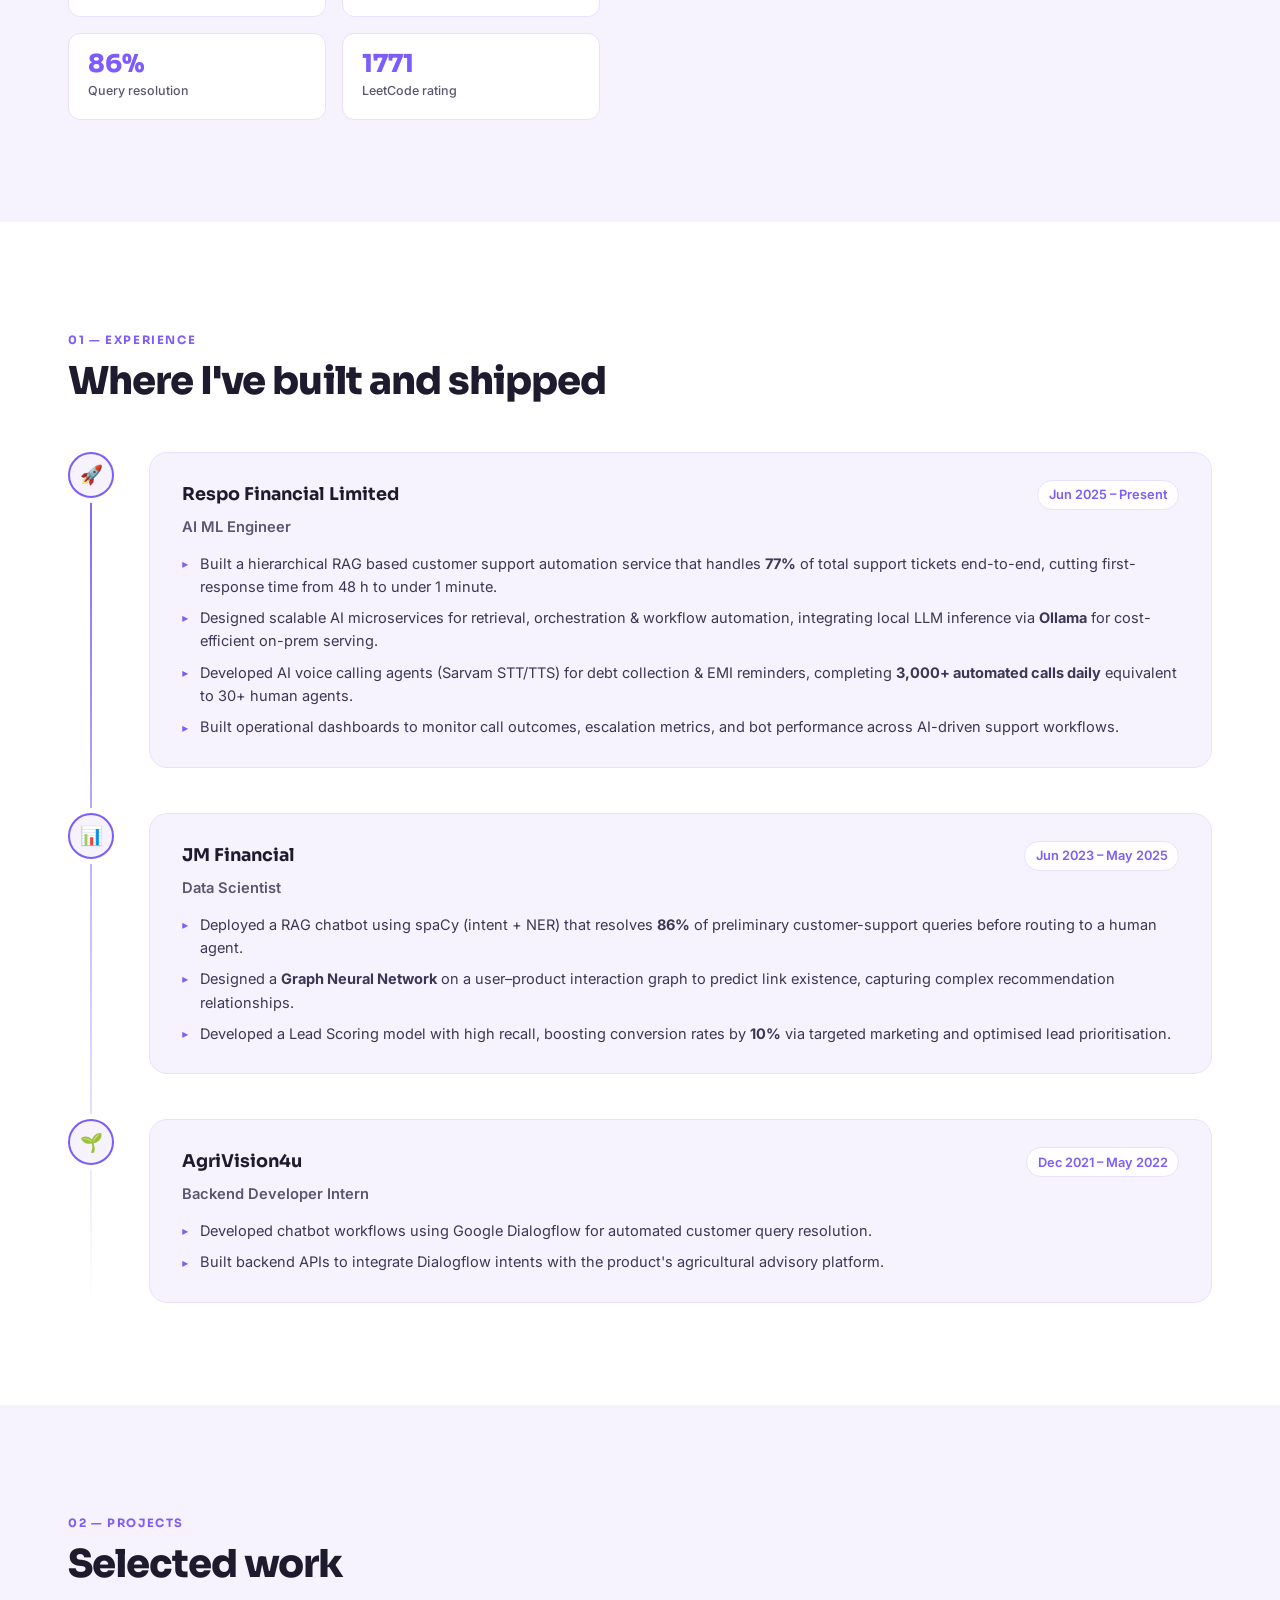
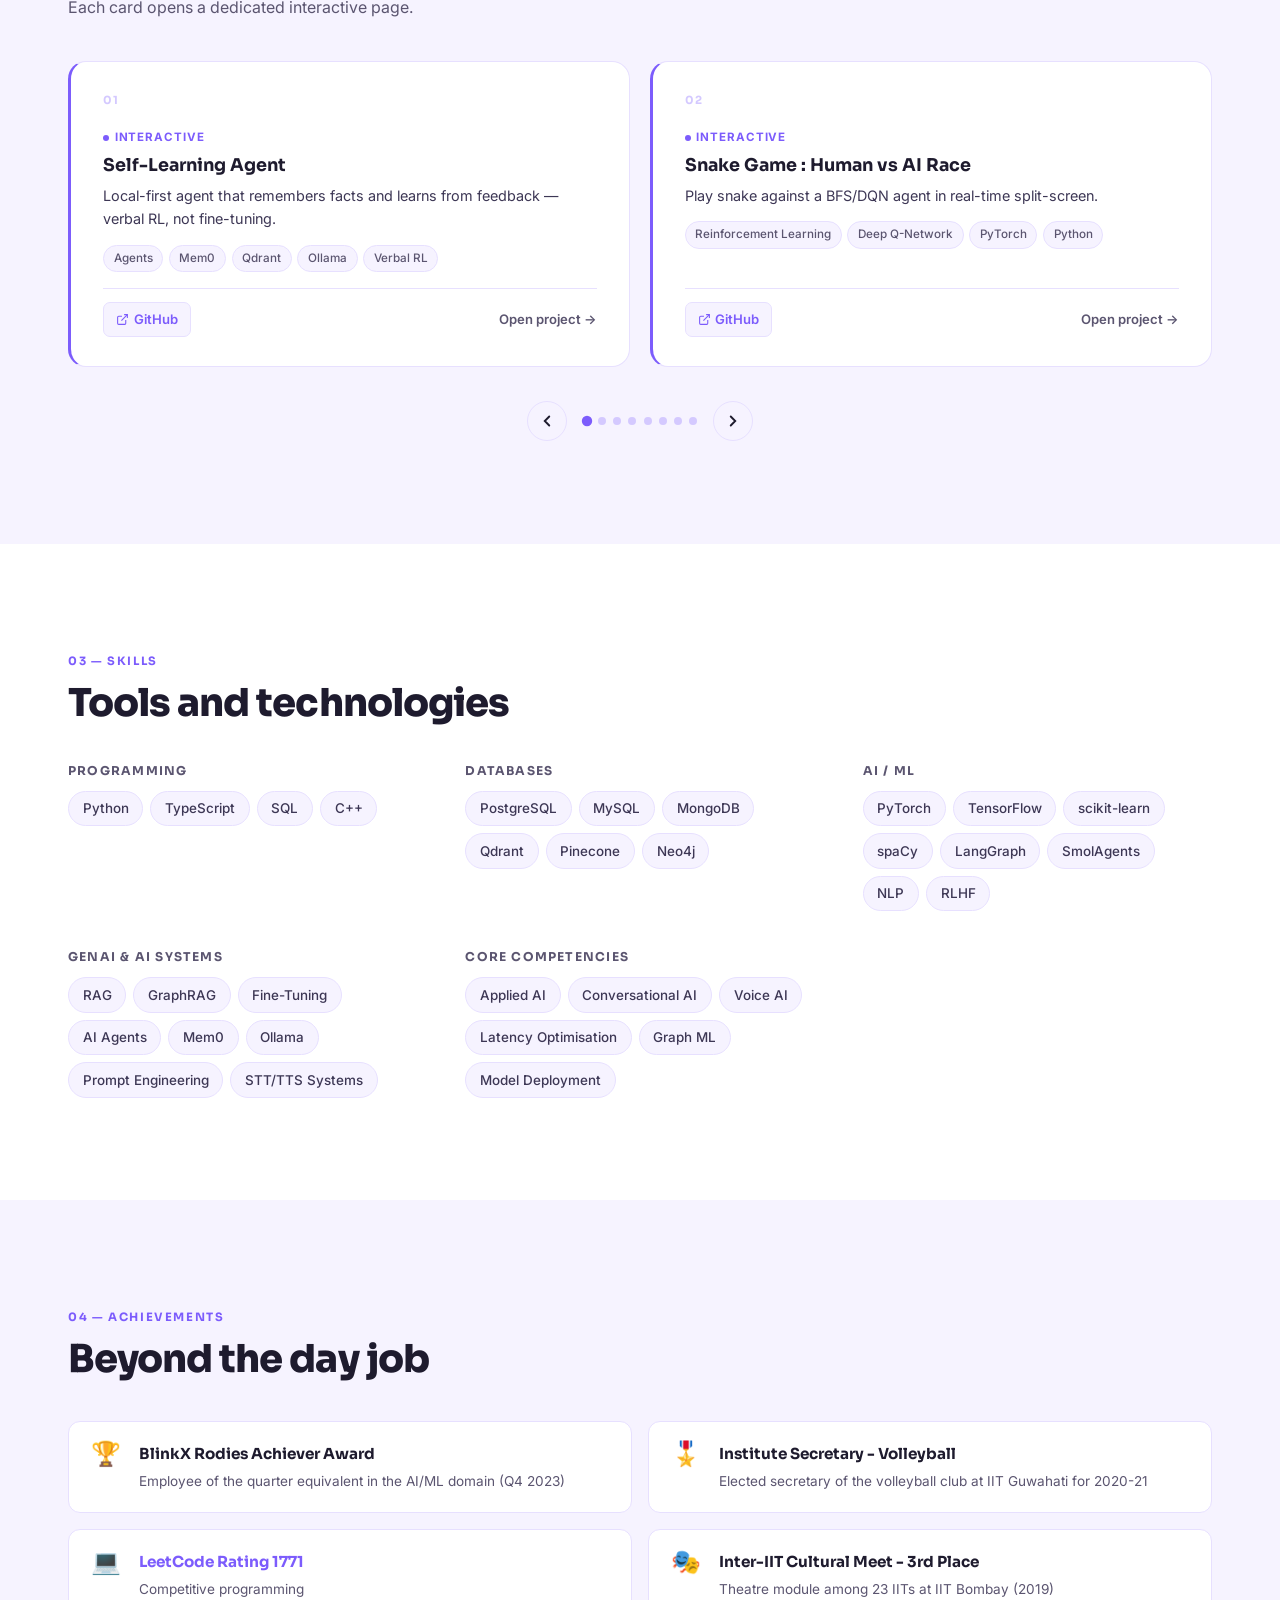
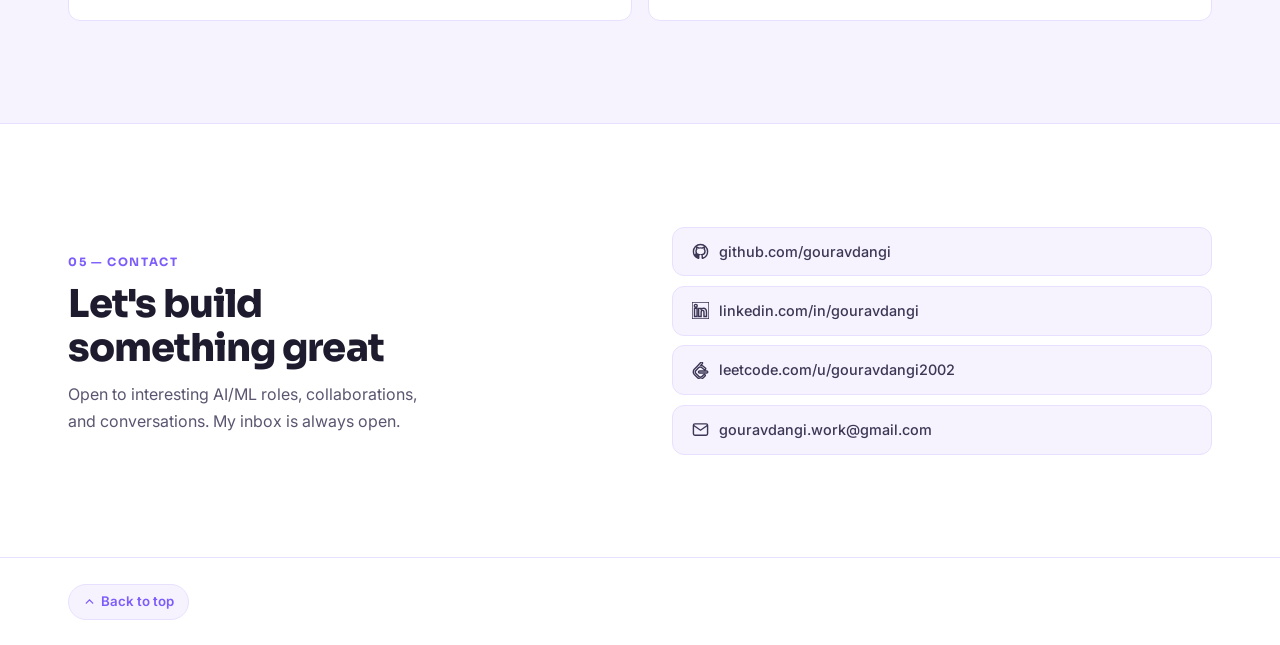
==== commit 1d8c2b82: "resume update linkedln change" ====
--- a/index.html
+++ b/index.html
@@ -25,7 +25,7 @@
       <li><a href="#contact">Contact</a></li>
     </ul>
     <div class="nav-actions">
-      <a href="assets/resume.pdf" download class="btn-resume desktop">Resume</a>
+      <a href="assets/Gourav_Dangi_30_Sept_2026.pdf" download class="btn-resume desktop">Resume</a>
       <button class="theme-toggle" id="themeToggle" aria-label="Toggle colour theme">
         <svg class="icon-sun" viewBox="0 0 24 24"><circle cx="12" cy="12" r="5"/><line x1="12" y1="2" x2="12" y2="4"/><line x1="12" y1="20" x2="12" y2="22"/><line x1="4.22" y1="4.22" x2="5.64" y2="5.64"/><line x1="18.36" y1="18.36" x2="19.78" y2="19.78"/><line x1="2" y1="12" x2="4" y2="12"/><line x1="20" y1="12" x2="22" y2="12"/><line x1="4.22" y1="19.78" x2="5.64" y2="18.36"/><line x1="18.36" y1="5.64" x2="19.78" y2="4.22"/></svg>
         <svg class="icon-moon" viewBox="0 0 24 24" style="display:none"><path d="M21 12.79A9 9 0 1 1 11.21 3 7 7 0 0 0 21 12.79z"/></svg>
@@ -42,7 +42,7 @@
   <a href="#projects">Projects</a>
   <a href="#skills">Skills</a>
   <a href="#contact">Contact</a>
-  <a href="assets/Gourav_Dangi_31_Aug_2026.pdf" download>Download Resume</a>
+  <a href="assets/Gourav_Dangi_30_Sept_2026.pdf.pdf" download>Download Resume</a>
 </div>
 
 <!-- ── Hero ────────────────────────────────────────────────── -->
@@ -61,14 +61,14 @@
         </p>
         <div class="hero-btns">
           <a href="#projects" class="btn-primary">View Projects</a>
-          <a href="assets/resume.pdf" download class="btn-secondary">Download Resume</a>
+          <a href="assets/Gourav_Dangi_30_Sept_2026.pdf.pdf" download class="btn-secondary">Download Resume</a>
         </div>
         <div class="hero-socials">
           <a href="https://github.com/gouravdangi" target="_blank" rel="noopener" class="social-link">
             <svg viewBox="0 0 24 24" width="15" height="15" fill="currentColor"><path d="M12 2C6.477 2 2 6.484 2 12.017c0 4.425 2.865 8.18 6.839 9.504.5.092.682-.217.682-.483 0-.237-.008-.868-.013-1.703-2.782.605-3.369-1.343-3.369-1.343-.454-1.158-1.11-1.466-1.11-1.466-.908-.62.069-.608.069-.608 1.003.07 1.531 1.032 1.531 1.032.892 1.53 2.341 1.088 2.91.832.092-.647.35-1.088.636-1.338-2.22-.253-4.555-1.113-4.555-4.951 0-1.093.39-1.988 1.029-2.688-.103-.253-.446-1.272.098-2.65 0 0 .84-.27 2.75 1.026A9.564 9.564 0 0 1 12 6.844a9.59 9.59 0 0 1 2.504.337c1.909-1.296 2.747-1.027 2.747-1.027.546 1.379.202 2.398.1 2.651.64.7 1.028 1.595 1.028 2.688 0 3.848-2.339 4.695-4.566 4.943.359.309.678.92.678 1.855 0 1.338-.012 2.419-.012 2.747 0 .268.18.58.688.482A10.019 10.019 0 0 0 22 12.017C22 6.484 17.522 2 12 2z"/></svg>
             GitHub
           </a>
-          <a href="https://www.linkedin.com/in/gouravdangi" target="_blank" rel="noopener" class="social-link">
+          <a href="https://www.linkedin.com/in/gourav-dangi" target="_blank" rel="noopener" class="social-link">
             <svg viewBox="0 0 24 24" width="15" height="15" fill="currentColor"><path d="M20.447 20.452h-3.554v-5.569c0-1.328-.027-3.037-1.852-3.037-1.853 0-2.136 1.445-2.136 2.939v5.667H9.351V9h3.414v1.561h.046c.477-.9 1.637-1.85 3.37-1.85 3.601 0 4.267 2.37 4.267 5.455v6.286zM5.337 7.433a2.062 2.062 0 0 1-2.063-2.065 2.064 2.064 0 1 1 2.063 2.065zm1.782 13.019H3.555V9h3.564v11.452zM22.225 0H1.771C.792 0 0 .774 0 1.729v20.542C0 23.227.792 24 1.771 24h20.451C23.2 24 24 23.227 24 22.271V1.729C24 .774 23.2 0 22.222 0h.003z"/></svg>
             LinkedIn
           </a>
@@ -250,7 +250,7 @@
           <svg viewBox="0 0 24 24" class="contact-link-icon" fill="currentColor" stroke="none"><path d="M12 2C6.477 2 2 6.484 2 12.017c0 4.425 2.865 8.18 6.839 9.504.5.092.682-.217.682-.483 0-.237-.008-.868-.013-1.703-2.782.605-3.369-1.343-3.369-1.343-.454-1.158-1.11-1.466-1.11-1.466-.908-.62.069-.608.069-.608 1.003.07 1.531 1.032 1.531 1.032.892 1.53 2.341 1.088 2.91.832.092-.647.35-1.088.636-1.338-2.22-.253-4.555-1.113-4.555-4.951 0-1.093.39-1.988 1.029-2.688-.103-.253-.446-1.272.098-2.65 0 0 .84-.27 2.75 1.026A9.564 9.564 0 0 1 12 6.844a9.59 9.59 0 0 1 2.504.337c1.909-1.296 2.747-1.027 2.747-1.027.546 1.379.202 2.398.1 2.651.64.7 1.028 1.595 1.028 2.688 0 3.848-2.339 4.695-4.566 4.943.359.309.678.92.678 1.855 0 1.338-.012 2.419-.012 2.747 0 .268.18.58.688.482A10.019 10.019 0 0 0 22 12.017C22 6.484 17.522 2 12 2z"/></svg>
           github.com/gouravdangi
         </a>
-        <a href="https://www.linkedin.com/in/gouravdangi" target="_blank" rel="noopener" class="contact-link">
+        <a href="https://www.linkedin.com/in/gourav-dangi" target="_blank" rel="noopener" class="contact-link">
           <svg viewBox="0 0 24 24" class="contact-link-icon" fill="currentColor" stroke="none"><path d="M20.447 20.452h-3.554v-5.569c0-1.328-.027-3.037-1.852-3.037-1.853 0-2.136 1.445-2.136 2.939v5.667H9.351V9h3.414v1.561h.046c.477-.9 1.637-1.85 3.37-1.85 3.601 0 4.267 2.37 4.267 5.455v6.286zM5.337 7.433a2.062 2.062 0 0 1-2.063-2.065 2.064 2.064 0 1 1 2.063 2.065zm1.782 13.019H3.555V9h3.564v11.452zM22.225 0H1.771C.792 0 0 .774 0 1.729v20.542C0 23.227.792 24 1.771 24h20.451C23.2 24 24 23.227 24 22.271V1.729C24 .774 23.2 0 22.222 0h.003z"/></svg>
           linkedin.com/in/gouravdangi
         </a>
--- a/css/styles.css
+++ b/css/styles.css
@@ -572,6 +572,17 @@
 }
 .proj-page-title { font-size: clamp(2rem,4vw,3.2rem); margin-bottom: 0.75rem; }
 .proj-page-sub { font-size: 1.05rem; color: var(--muted); max-width: 620px; }
+.proj-page-sub a { color: var(--accent); font-weight: 600; }
+.proj-page-sub a:hover { opacity: 0.85; }
+.sla-header-links {
+  display: flex;
+  flex-wrap: wrap;
+  gap: 0.5rem;
+  margin-top: 1.15rem;
+}
+.detail-block a { color: var(--accent); font-weight: 600; }
+.detail-block a:hover { opacity: 0.85; }
+
 
 .proj-page-body {
   display: grid;
@@ -784,6 +795,365 @@
 .impact-num { font-family:var(--font-display); font-size:1.8rem; font-weight:800; color:var(--accent); }
 .impact-label { font-size:0.88rem; color:var(--muted); }
 
+
+/* ── Self-learning agent playground (.sla-*) ─────────────────── */
+.sla {
+  display: flex;
+  flex-direction: column;
+  gap: 1.25rem;
+  margin-bottom: 3.5rem;
+}
+.sla-bar {
+  display: flex;
+  flex-wrap: wrap;
+  align-items: center;
+  justify-content: space-between;
+  gap: 0.85rem;
+}
+.sla-scenarios {
+  display: flex;
+  flex-wrap: wrap;
+  gap: 0.45rem;
+}
+.sla-chip {
+  padding: 0.4rem 0.85rem;
+  border-radius: 100px;
+  border: 1.5px solid var(--border);
+  background: var(--surface);
+  font-size: 0.82rem;
+  font-weight: 600;
+  color: var(--text-2);
+  font-family: var(--font-sans);
+  transition: background var(--transition), border-color var(--transition), color var(--transition);
+}
+.sla-chip:hover { border-color: var(--accent); color: var(--accent); }
+.sla-chip.active {
+  background: var(--accent);
+  color: #fff;
+  border-color: var(--accent);
+}
+.sla-bar-actions { display: flex; gap: 0.5rem; flex-wrap: wrap; }
+.sla-bar-actions .btn-primary,
+.sla-bar-actions .btn-secondary {
+  padding: 0.5rem 1.1rem;
+  font-size: 0.86rem;
+}
+
+.sla-rail {
+  display: flex;
+  align-items: center;
+  gap: 0;
+  overflow-x: auto;
+  padding: 0.35rem 0.15rem 0.6rem;
+  -webkit-overflow-scrolling: touch;
+}
+.sla-stage {
+  flex: 0 0 auto;
+  display: flex;
+  flex-direction: column;
+  align-items: center;
+  gap: 0.35rem;
+  min-width: 72px;
+  padding: 0.45rem 0.5rem;
+  border: 1.5px solid var(--border);
+  border-radius: var(--radius);
+  background: var(--surface);
+  color: var(--muted);
+  font-family: var(--font-sans);
+  transition: border-color var(--transition), background var(--transition), color var(--transition);
+}
+.sla-stage:hover { border-color: var(--accent-soft); color: var(--text); }
+.sla-stage.active {
+  border-color: var(--accent);
+  background: var(--surface-2);
+  color: var(--accent);
+  box-shadow: 0 0 0 3px var(--accent-glow);
+}
+.sla-stage.done {
+  border-color: var(--accent-soft);
+  color: var(--text-2);
+}
+.sla-stage-idx {
+  width: 22px; height: 22px;
+  border-radius: 50%;
+  display: flex; align-items: center; justify-content: center;
+  font-size: 0.7rem; font-weight: 700;
+  background: var(--bg);
+  border: 1px solid var(--border);
+}
+.sla-stage.active .sla-stage-idx,
+.sla-stage.done .sla-stage-idx {
+  background: var(--accent);
+  color: #fff;
+  border-color: var(--accent);
+}
+.sla-stage-label {
+  font-size: 0.68rem;
+  font-weight: 700;
+  letter-spacing: 0.02em;
+  text-align: center;
+  white-space: nowrap;
+}
+.sla-conn {
+  flex: 0 0 18px;
+  height: 2px;
+  background: var(--border);
+  margin: 0 2px;
+  align-self: center;
+  margin-bottom: 1.1rem;
+}
+.sla-conn.active,
+.sla-conn.done { background: var(--accent); }
+
+.sla-workspace {
+  display: grid;
+  grid-template-columns: 1fr 300px;
+  gap: 1.25rem;
+  align-items: start;
+}
+.sla-main {
+  display: flex;
+  flex-direction: column;
+  gap: 1.1rem;
+  min-width: 0;
+}
+.sla-chat .chat-window { height: 280px; }
+.sla-sys-msg {
+  align-self: center;
+  font-size: 0.78rem;
+  font-weight: 600;
+  color: var(--accent);
+  background: var(--surface-2);
+  border: 1px dashed var(--accent-soft);
+  border-radius: 100px;
+  padding: 0.3rem 0.85rem;
+  font-family: var(--font-display);
+  letter-spacing: 0.02em;
+}
+.sla-feedback {
+  display: flex;
+  flex-wrap: wrap;
+  align-items: center;
+  gap: 0.5rem;
+  padding: 0.55rem 0.75rem;
+  background: var(--surface);
+  border: 1px solid var(--border);
+  border-radius: var(--radius-sm);
+}
+.sla-feedback-label {
+  font-size: 0.74rem;
+  font-weight: 700;
+  letter-spacing: 0.08em;
+  text-transform: uppercase;
+  color: var(--muted);
+  margin-right: 0.25rem;
+}
+.sla-fb-btn {
+  padding: 0.35rem 0.75rem;
+  border-radius: 100px;
+  font-size: 0.8rem;
+  font-weight: 700;
+  font-family: var(--font-sans);
+  border: 1.5px solid var(--border);
+  background: var(--bg);
+  color: var(--text-2);
+  transition: opacity var(--transition), border-color var(--transition), background var(--transition);
+}
+.sla-fb-btn:disabled { opacity: 0.4; cursor: not-allowed; }
+.sla-fb-btn.good:not(:disabled):hover { border-color: #22c55e; color: #16a34a; background: rgba(34,197,94,0.08); }
+.sla-fb-btn.bad:not(:disabled):hover { border-color: #ef4444; color: #dc2626; background: rgba(239,68,68,0.08); }
+.sla-feedback-note {
+  font-size: 0.8rem;
+  color: var(--muted);
+  font-style: italic;
+}
+
+.sla-store {
+  background: var(--surface);
+  border: 1px solid var(--border);
+  border-radius: var(--radius-lg);
+  padding: 1.1rem 1.2rem 1rem;
+}
+.sla-store-head h3 {
+  font-family: var(--font-display);
+  font-size: 1rem;
+  font-weight: 700;
+  margin-bottom: 0.2rem;
+}
+.sla-store-head p {
+  font-size: 0.8rem;
+  color: var(--muted);
+  margin-bottom: 0.9rem;
+}
+.sla-cols {
+  display: grid;
+  grid-template-columns: repeat(3, 1fr);
+  gap: 0.75rem;
+}
+.sla-col-label {
+  display: flex;
+  align-items: center;
+  gap: 0.4rem;
+  font-size: 0.72rem;
+  font-weight: 700;
+  letter-spacing: 0.1em;
+  text-transform: uppercase;
+  color: var(--muted);
+  margin-bottom: 0.5rem;
+}
+.sla-dot {
+  width: 8px; height: 8px; border-radius: 50%;
+  flex-shrink: 0;
+}
+.sla-dot.fact { background: var(--accent); }
+.sla-dot.lesson { background: #a855f7; }
+.sla-dot.skill { background: #22c55e; }
+.sla-cards {
+  display: flex;
+  flex-direction: column;
+  gap: 0.45rem;
+  min-height: 72px;
+}
+.sla-card {
+  background: var(--bg);
+  border: 1px solid var(--border);
+  border-radius: var(--radius-sm);
+  padding: 0.55rem 0.65rem;
+  font-size: 0.78rem;
+  line-height: 1.45;
+  color: var(--text-2);
+  transition: opacity 0.4s ease, border-color var(--transition), transform 0.35s ease;
+}
+.sla-card.fresh {
+  border-color: var(--accent);
+  transform: translateY(-2px);
+  box-shadow: 0 0 0 2px var(--accent-glow);
+}
+.sla-card.struck {
+  opacity: 0.45;
+  text-decoration: line-through;
+  border-color: #ef4444;
+  color: var(--muted);
+}
+.sla-card-meta {
+  margin-top: 0.25rem;
+  font-size: 0.66rem;
+  font-weight: 600;
+  letter-spacing: 0.04em;
+  text-transform: uppercase;
+  color: var(--muted);
+}
+.sla-empty {
+  font-size: 0.78rem;
+  color: var(--muted);
+  font-style: italic;
+  padding: 0.4rem 0;
+}
+.sla-legend {
+  display: flex;
+  flex-wrap: wrap;
+  gap: 0.75rem 1.25rem;
+  margin-top: 0.95rem;
+  padding-top: 0.85rem;
+  border-top: 1px solid var(--border);
+  font-size: 0.78rem;
+  color: var(--muted);
+  line-height: 1.5;
+}
+.sla-legend code {
+  font-size: 0.72rem;
+  padding: 0.05rem 0.3rem;
+  border-radius: 4px;
+  background: var(--bg);
+  border: 1px solid var(--border);
+}
+
+.sla-inspector {
+  background: var(--surface);
+  border: 1px solid var(--border);
+  border-radius: var(--radius-lg);
+  padding: 1.25rem 1.3rem;
+  position: sticky;
+  top: calc(var(--nav-h) + 1.25rem);
+  max-height: calc(100svh - var(--nav-h) - 2.5rem);
+  overflow-y: auto;
+}
+.sla-insp-kicker {
+  font-size: 0.7rem;
+  font-weight: 700;
+  letter-spacing: 0.12em;
+  text-transform: uppercase;
+  color: var(--accent);
+  font-family: var(--font-display);
+  margin-bottom: 0.35rem;
+}
+.sla-inspector h3 {
+  font-family: var(--font-display);
+  font-size: 1.05rem;
+  font-weight: 700;
+  margin-bottom: 0.55rem;
+  color: var(--text);
+}
+.sla-inspector > p {
+  font-size: 0.86rem;
+  line-height: 1.65;
+  color: var(--text-2);
+  margin-bottom: 0.85rem;
+}
+.sla-insp-log {
+  display: flex;
+  flex-direction: column;
+  gap: 0.35rem;
+}
+.sla-log {
+  font-size: 0.74rem;
+  line-height: 1.45;
+  font-family: ui-monospace, SFMono-Regular, Menlo, Monaco, Consolas, monospace;
+  padding: 0.4rem 0.55rem;
+  border-radius: var(--radius-sm);
+  background: var(--bg);
+  border-left: 3px solid var(--border);
+  color: var(--text-2);
+  word-break: break-word;
+}
+.sla-log.keep { border-left-color: #22c55e; }
+.sla-log.drop { border-left-color: #ef4444; opacity: 0.9; }
+.sla-log.info { border-left-color: var(--accent); }
+
+/* Future scope (compact, end of page) */
+.sla-future {
+  margin-top: 3rem;
+  padding-top: 2rem;
+  border-top: 1px solid var(--border);
+  max-width: 720px;
+}
+.sla-future-title {
+  font-family: var(--font-display);
+  font-size: 1.25rem;
+  font-weight: 800;
+  margin-bottom: 0.55rem;
+}
+.sla-future-body {
+  font-size: 0.9rem;
+  line-height: 1.75;
+  color: var(--text-2);
+}
+.sla-future-body code {
+  font-size: 0.78rem;
+  padding: 0.05rem 0.3rem;
+  border-radius: 4px;
+  background: var(--surface);
+  border: 1px solid var(--border);
+}
+
+.detail-block code {
+  font-size: 0.82em;
+  padding: 0.05rem 0.3rem;
+  border-radius: 4px;
+  background: var(--surface);
+  border: 1px solid var(--border);
+}
+
 /* ── Responsive ──────────────────────────────────────────────── */
 @media (max-width: 900px) {
   .hero-grid { grid-template-columns: 1fr; gap: 2.5rem; }
@@ -796,6 +1166,8 @@
   .proj-page-body { grid-template-columns: 1fr; }
   .proj-info-col { position: static; }
   .detail-grid { grid-template-columns: 1fr; gap: 2rem; }
+  .sla-workspace { grid-template-columns: 1fr; }
+  .sla-inspector { position: static; max-height: none; }
 }
 @media (max-width: 780px) {
   .nav-links { display: none; }
@@ -805,9 +1177,13 @@
   .skills-groups { grid-template-columns: 1fr 1fr; }
   .achievements-list { grid-template-columns: 1fr; }
   .snake-boards { gap: 0.5rem; }
+  .sla-cols { grid-template-columns: 1fr; }
+  .sla-rail { flex-wrap: nowrap; }
 }
 @media (max-width: 520px) {
   .skills-groups { grid-template-columns: 1fr; }
   .stats-strip { grid-template-columns: 1fr 1fr; }
   .proj-carousel .project-card { flex: 0 0 92%; }
-}
+  .sla-stage { min-width: 64px; }
+  .sla-stage-label { font-size: 0.62rem; }
+}
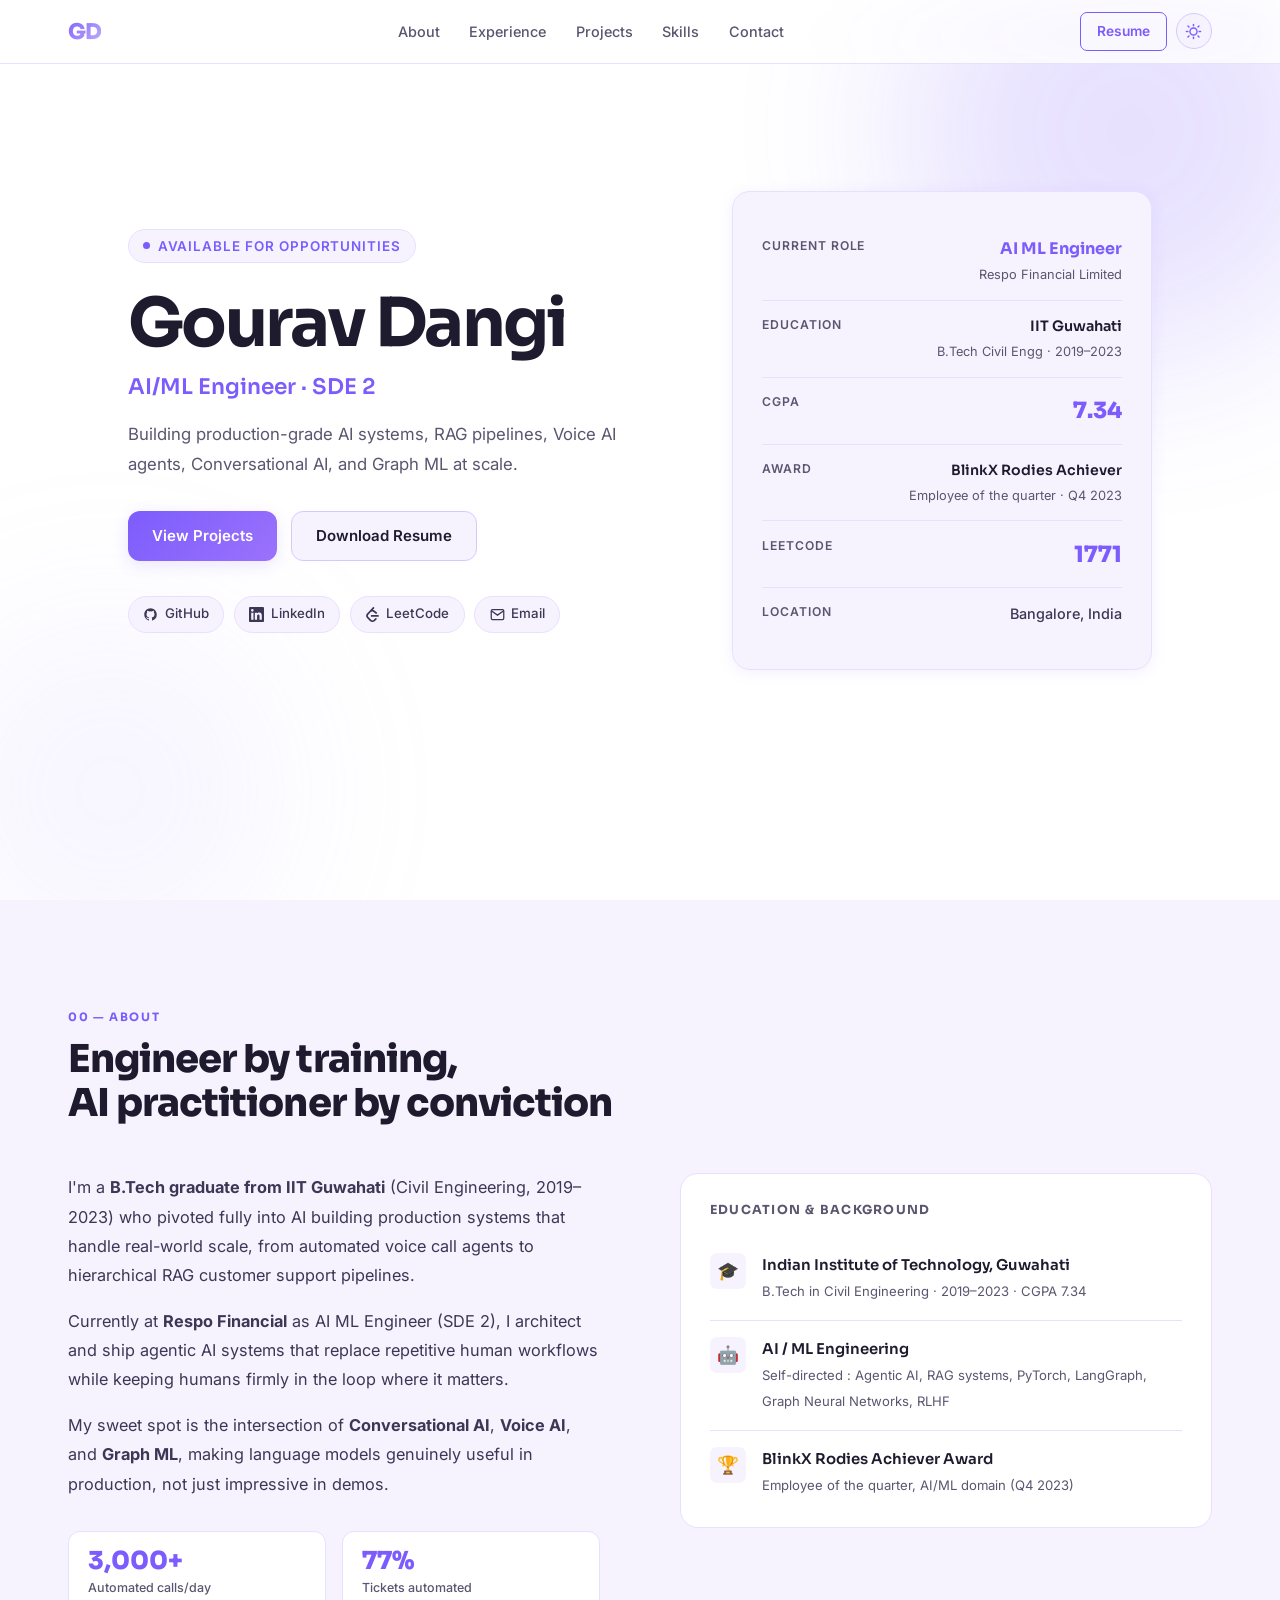
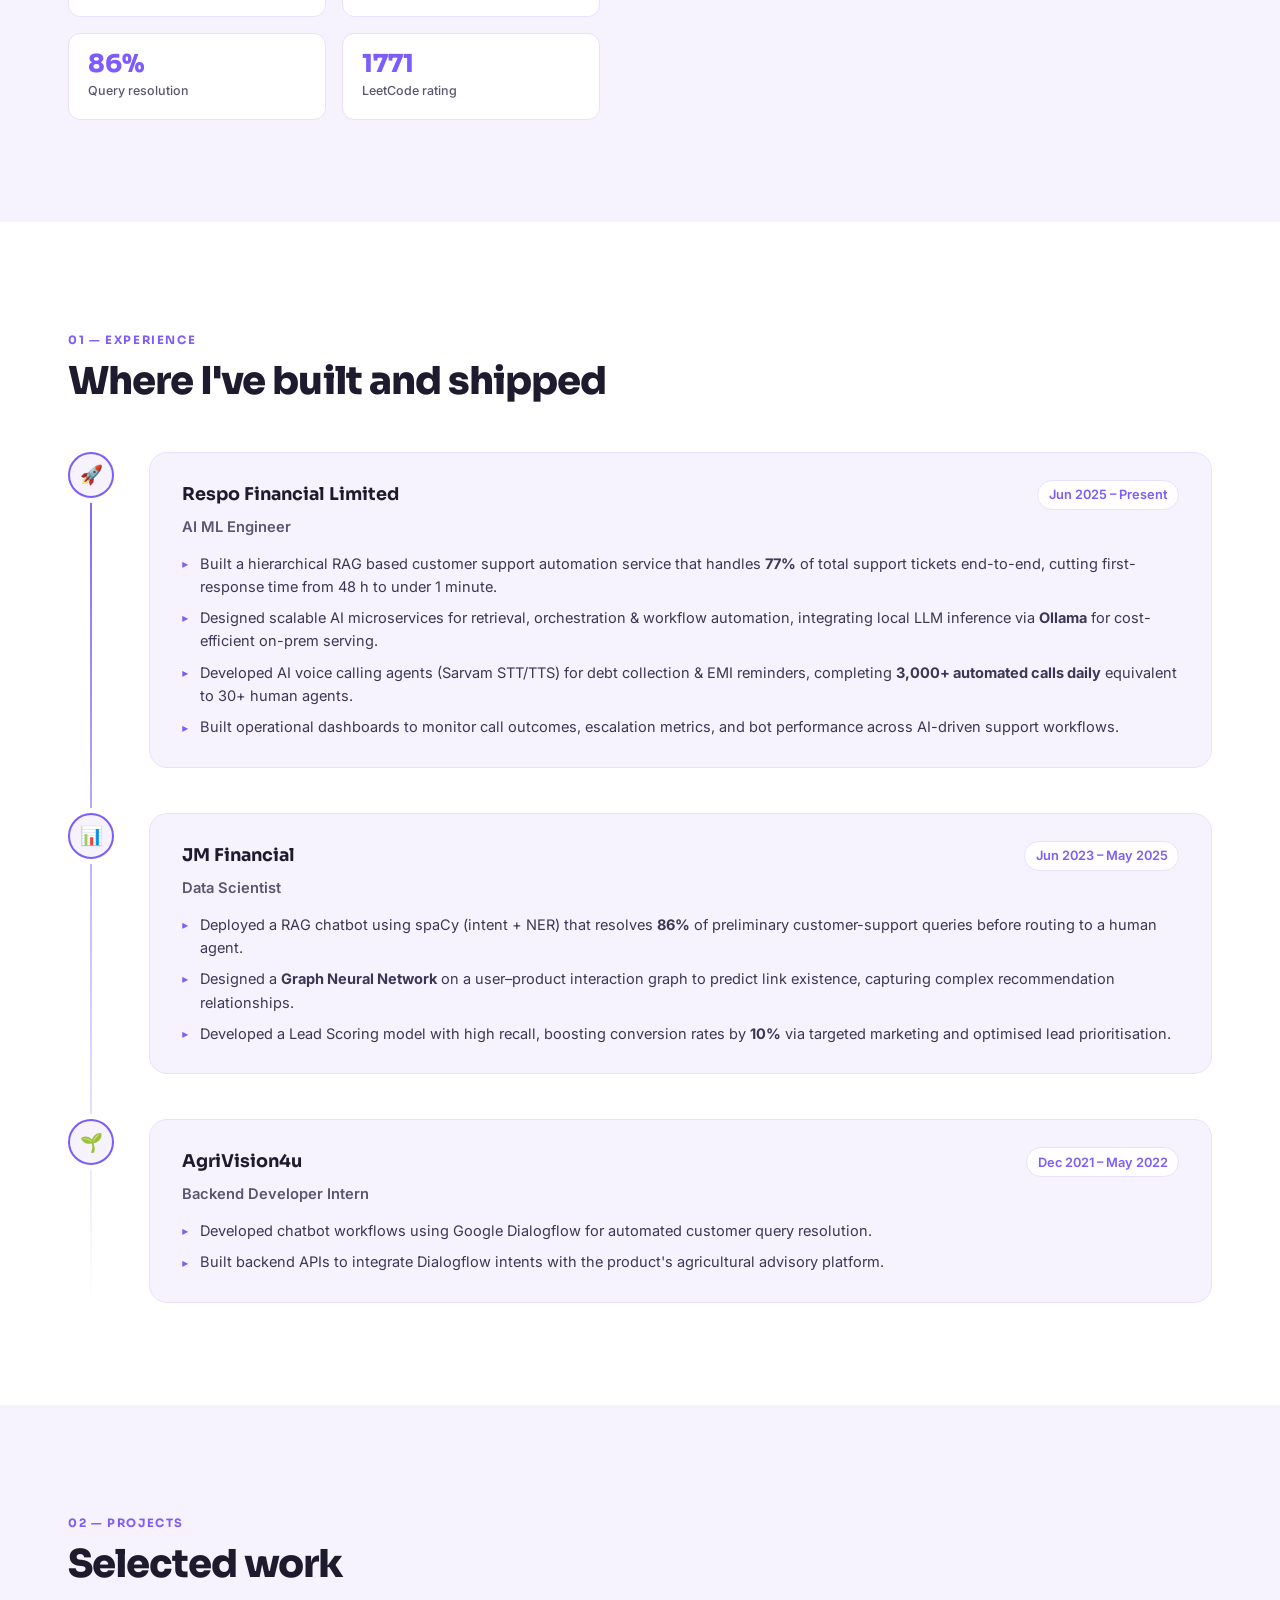
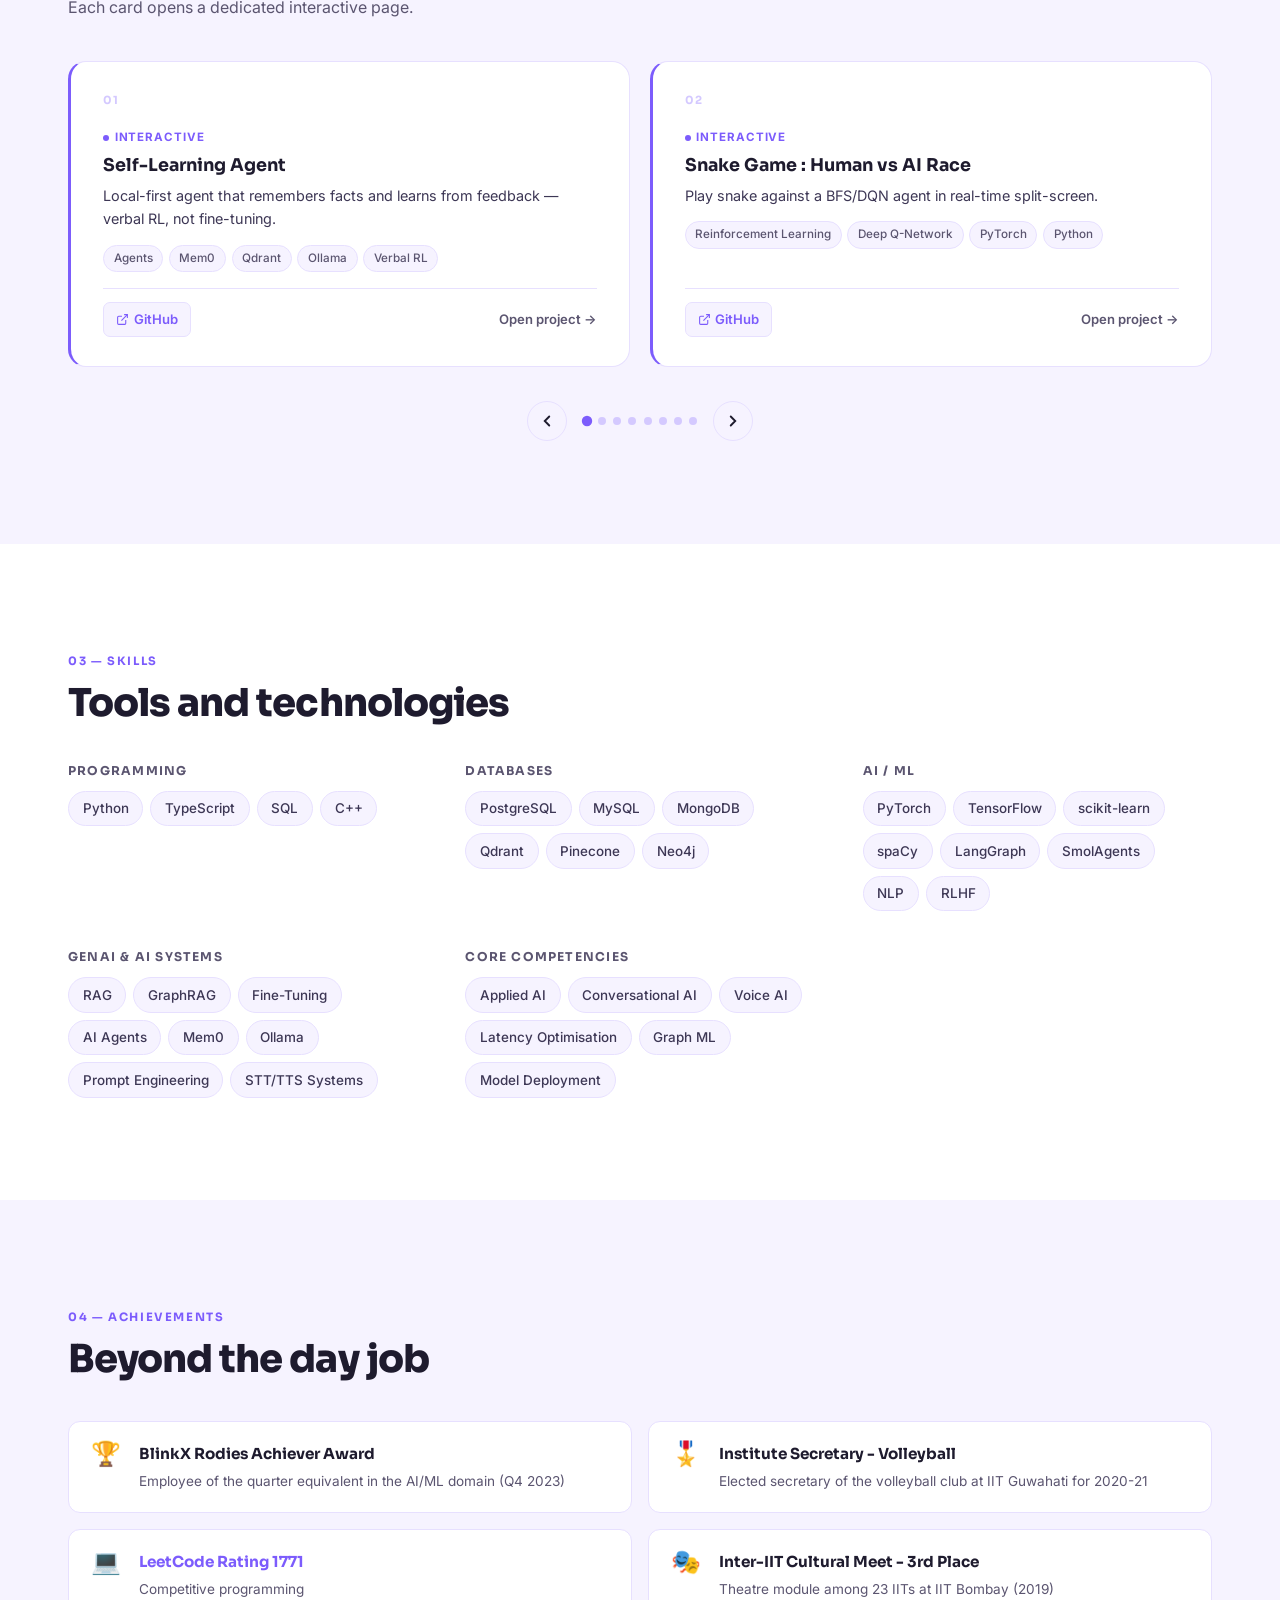
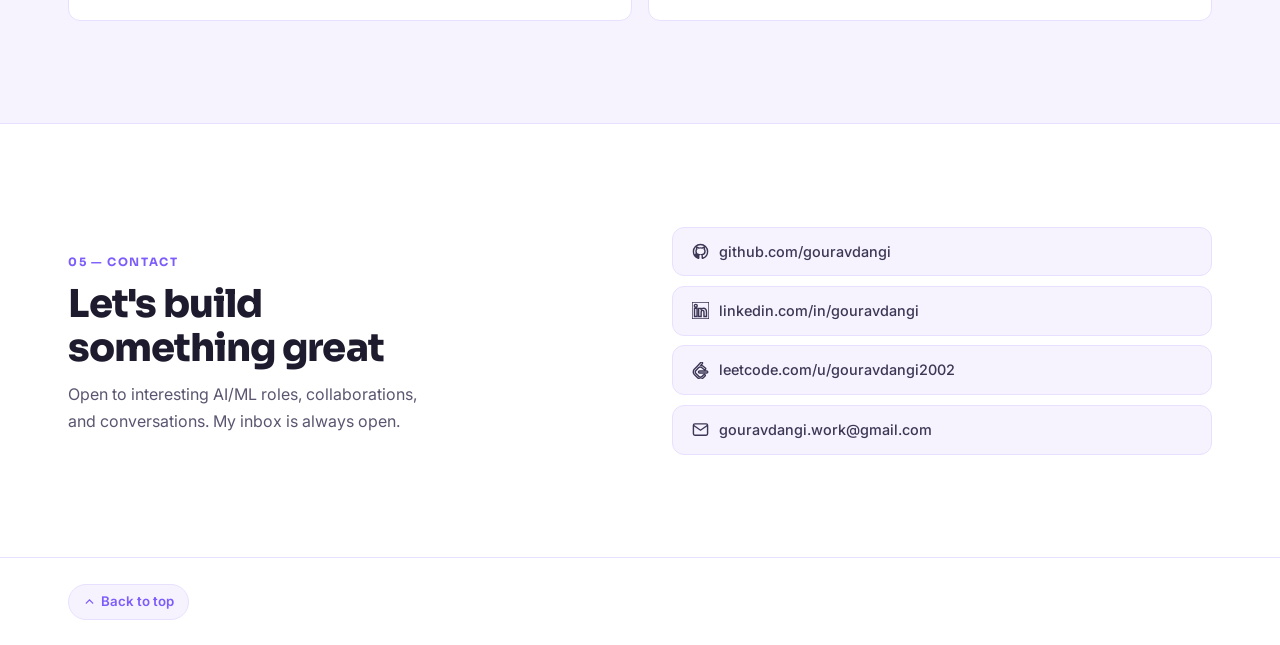
==== commit 094132b8: "ai ml eng" ====
--- a/index.html
+++ b/index.html
@@ -86,7 +86,7 @@
         <div class="hero-panel-row">
           <div class="panel-label">Current role</div>
           <div class="panel-detail">
-            <div style="font-family:'Sora',sans-serif;font-weight:700;font-size:1rem;color:var(--accent)">SDE 2 AI/ML</div>
+            <div style="font-family:'Sora',sans-serif;font-weight:700;font-size:1rem;color:var(--accent)">AI ML Engineer</div>
             <div class="panel-sub">Respo Financial Limited</div>
           </div>
         </div>
@@ -136,7 +136,7 @@
           scale, from automated voice call agents to hierarchical RAG customer support pipelines.
         </p>
         <p>
-          Currently at <strong>Respo Financial</strong> as SDE 2 (AI/ML), I architect and ship
+          Currently at <strong>Respo Financial</strong> as AI ML Engineer (SDE 2), I architect and ship
           agentic AI systems that replace repetitive human workflows while keeping humans
           firmly in the loop where it matters.
         </p>
